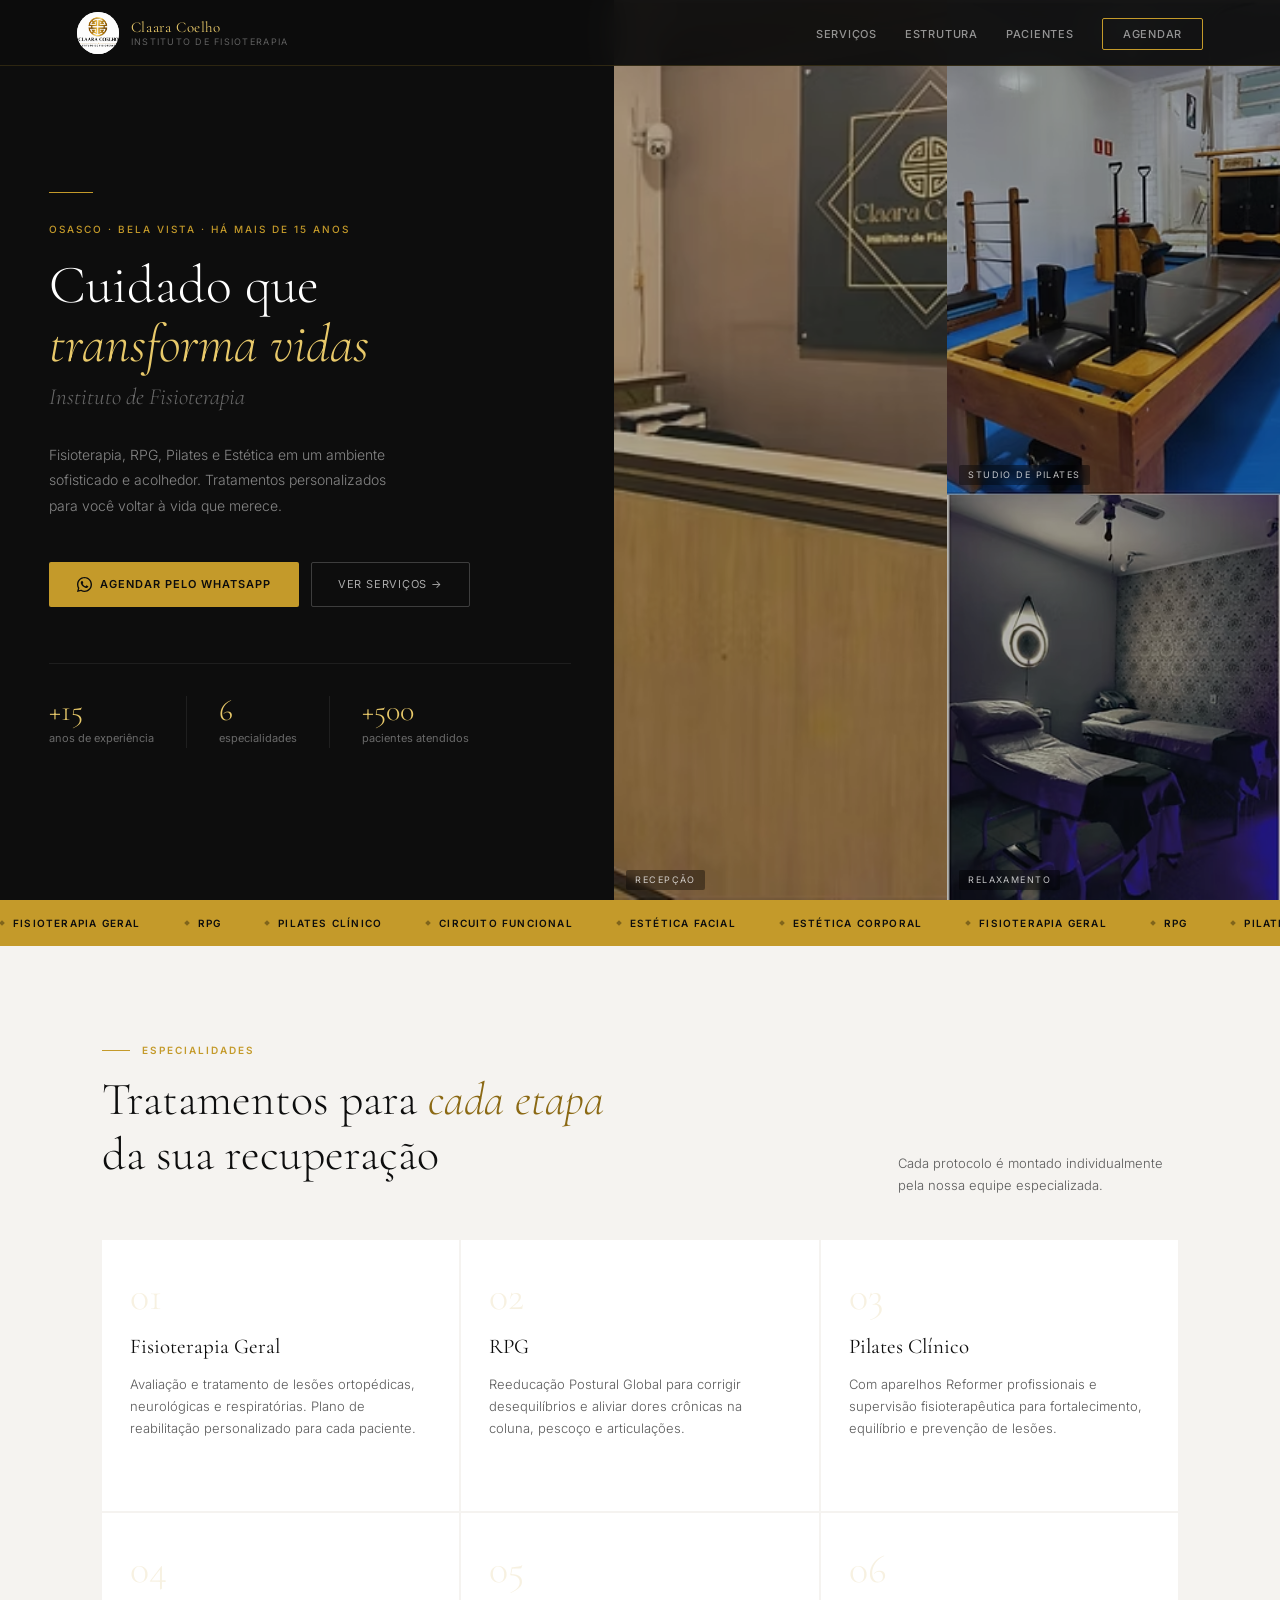
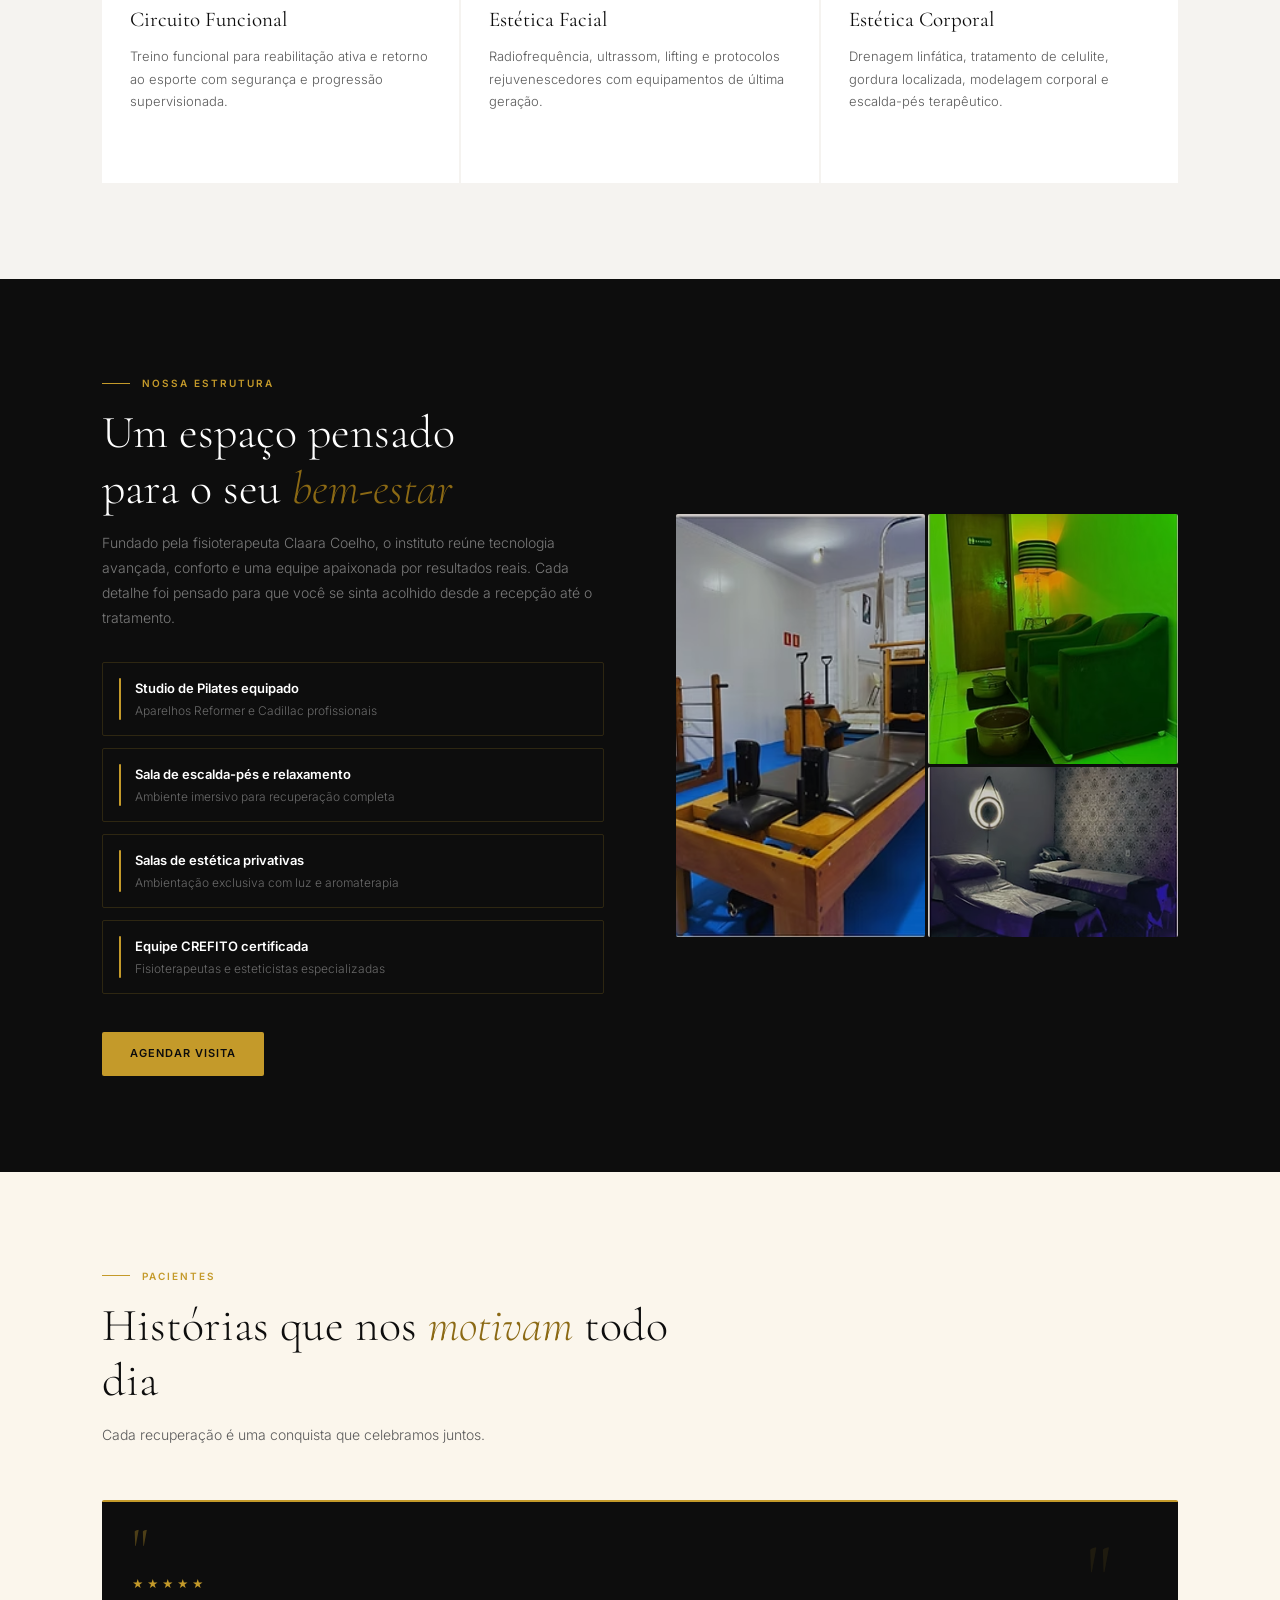
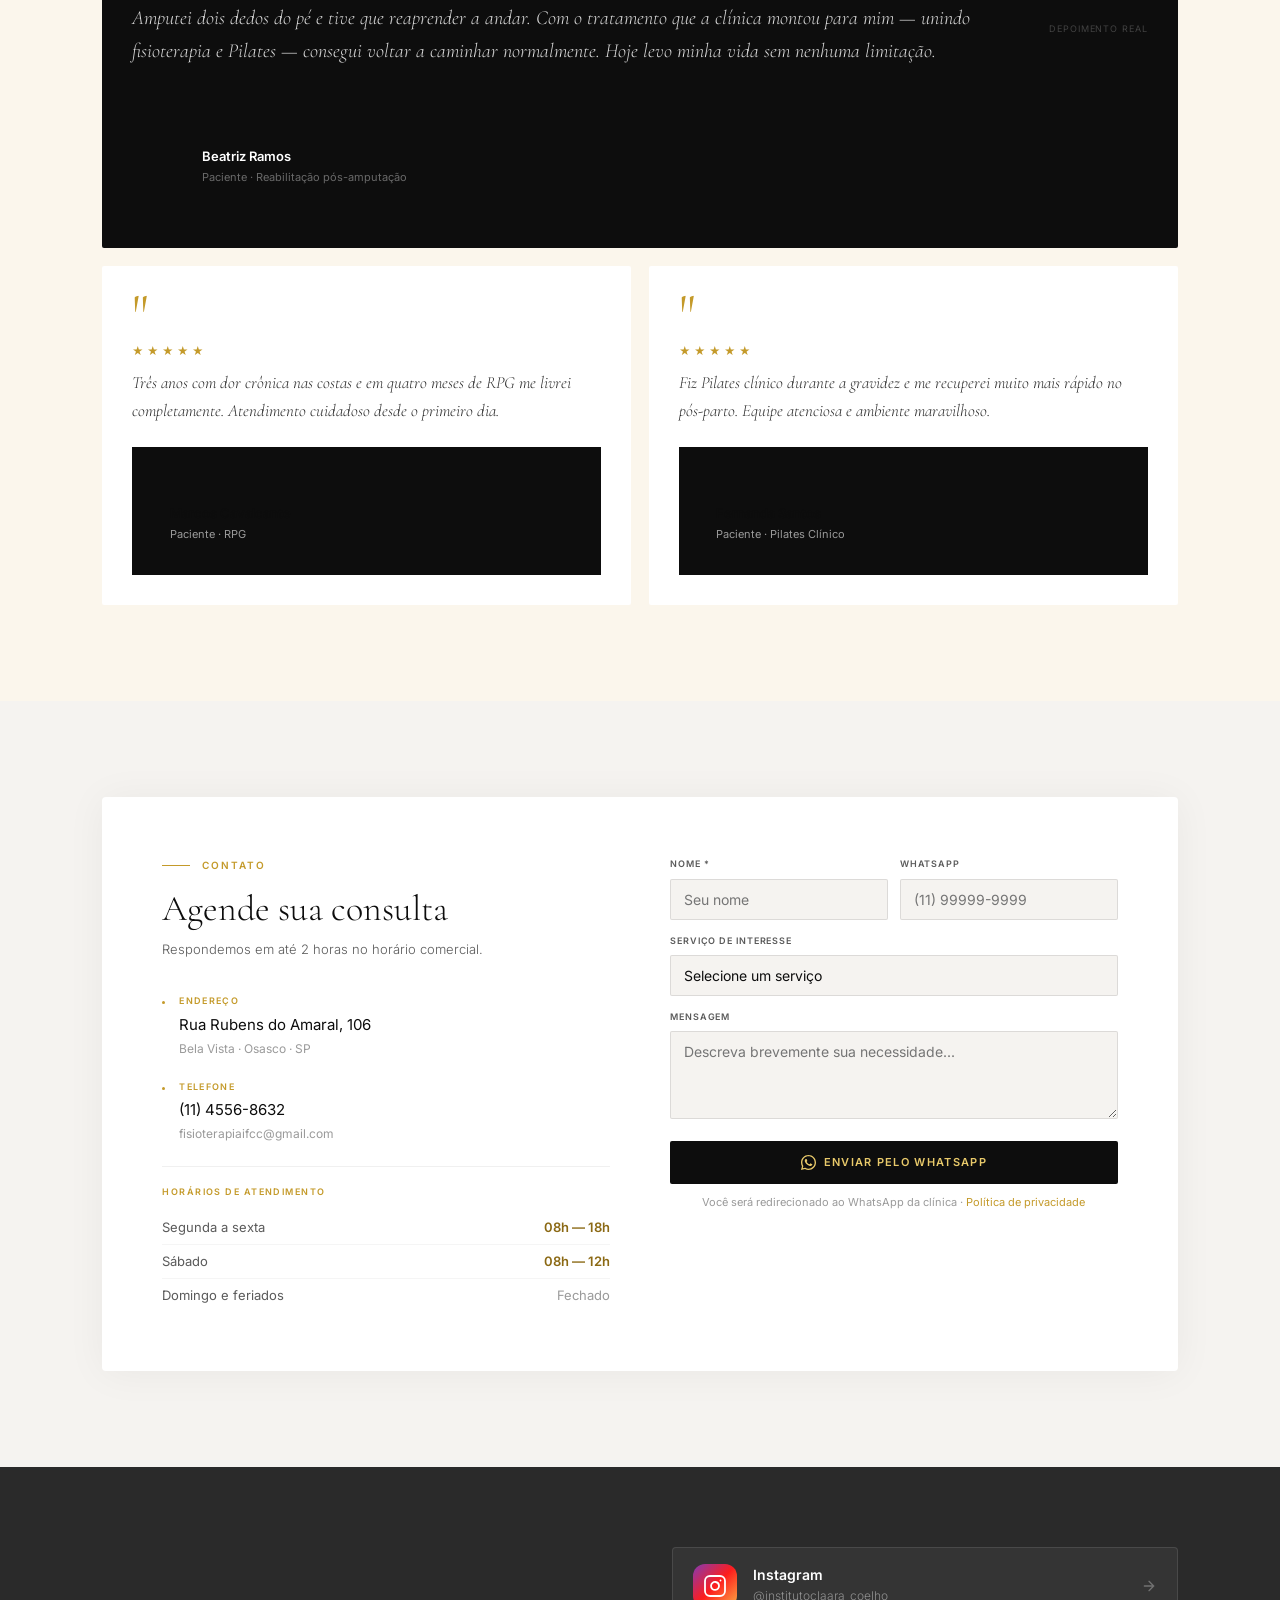
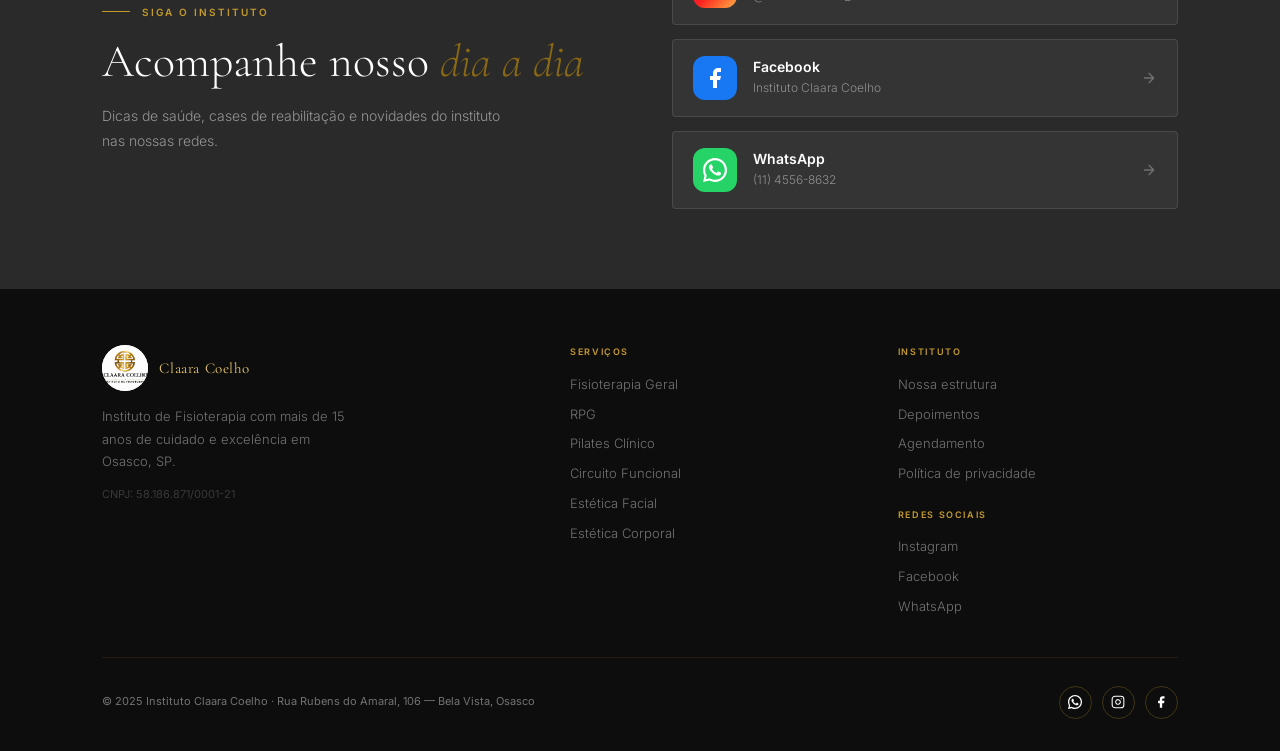
==== index.html @ eacf902d "Add files via upload" ====
<!DOCTYPE html>
<html lang="pt-BR">
<head>
  <meta charset="UTF-8">
  <meta name="viewport" content="width=device-width, initial-scale=1.0">

  <!-- SEO -->
  <title>Instituto Claara Coelho — Fisioterapia & Bem-estar em Osasco</title>
  <meta name="description" content="O Instituto Claara Coelho oferece fisioterapia especializada, RPG, Pilates clínico, circuito funcional e estética em Osasco (SP). Mais de 15 anos cuidando da sua saúde e reabilitação.">
  <meta name="keywords" content="fisioterapia osasco, pilates osasco, RPG osasco, estética corporal osasco, reabilitação osasco, claara coelho">
  <meta name="author" content="Instituto Claara Coelho">
  <link rel="canonical" href="https://www.institutoclaaracoelho.com/">

  <!-- Open Graph / WhatsApp -->
  <meta property="og:type"        content="website">
  <meta property="og:url"         content="https://www.institutoclaaracoelho.com/">
  <meta property="og:title"       content="Instituto Claara Coelho — Fisioterapia & Bem-estar em Osasco">
  <meta property="og:description" content="Fisioterapia, RPG, Pilates clínico e Estética em Osasco (SP). Mais de 15 anos de experiência. Agende agora pelo WhatsApp.">
  <meta property="og:image"       content="assets/images/recepcao.png">
  <meta property="og:locale"      content="pt_BR">

  <!-- Twitter Card -->
  <meta name="twitter:card"        content="summary_large_image">
  <meta name="twitter:title"       content="Instituto Claara Coelho — Fisioterapia & Bem-estar">
  <meta name="twitter:description" content="Fisioterapia, RPG, Pilates e Estética em Osasco. Agende pelo WhatsApp.">
  <meta name="twitter:image"       content="assets/images/recepcao.png">

  <!-- Favicon (logo) -->
  <link rel="icon" type="image/jpeg" href="assets/images/logo.jpeg">
  <link rel="apple-touch-icon"       href="assets/images/logo.jpeg">

  <!-- Fontes -->
  <link rel="preconnect" href="https://fonts.googleapis.com">
  <link rel="preconnect" href="https://fonts.gstatic.com" crossorigin>
  <link href="https://fonts.googleapis.com/css2?family=Cormorant+Garamond:ital,wght@0,300;0,400;0,600;1,300;1,400&family=Inter:wght@300;400;500;600&display=swap" rel="stylesheet">

  <!-- CSS -->
  <link rel="stylesheet" href="assets/css/style.css">

  <!-- Dados estruturados (Google) -->
  <script type="application/ld+json">
  {
    "@context": "https://schema.org",
    "@type": "MedicalBusiness",
    "name": "Instituto Claara Coelho",
    "description": "Instituto de Fisioterapia especializado em fisioterapia geral, RPG, Pilates clínico, circuito funcional e estética em Osasco, SP.",
    "url": "https://www.institutoclaaracoelho.com",
    "telephone": "+55-11-4556-8632",
    "email": "fisioterapiaifcc@gmail.com",
    "address": {
      "@type": "PostalAddress",
      "streetAddress": "Rua Rubens do Amaral, 106",
      "addressLocality": "Osasco",
      "addressRegion": "SP",
      "postalCode": "06037-050",
      "addressCountry": "BR"
    },
    "openingHoursSpecification": [
      { "@type": "OpeningHoursSpecification", "dayOfWeek": ["Monday","Tuesday","Wednesday","Thursday","Friday"], "opens": "08:00", "closes": "18:00" },
      { "@type": "OpeningHoursSpecification", "dayOfWeek": "Saturday", "opens": "08:00", "closes": "12:00" }
    ],
    "sameAs": [
      "https://www.instagram.com/institutoclaara_coelho/",
      "https://www.facebook.com/barbara.coelho.12576/",
      "https://wa.me/551145568632"
    ]
  }
  </script>
</head>
<body>

<!-- ────────────────────────────────────────────
     NAV
──────────────────────────────────────────── -->
<header>
  <nav class="nav" role="navigation" aria-label="Menu principal">
    <div class="nav__inner container">

      <a href="#" class="nav__logo" aria-label="Instituto Claara Coelho — página inicial">
        <img class="nav__logo-img" src="assets/images/logo.jpeg" alt="Logo Instituto Claara Coelho" width="42" height="42">
        <div class="nav__logo-text">
          <span class="nav__logo-nome">Claara Coelho</span>
          <span class="nav__logo-sub">Instituto de Fisioterapia</span>
        </div>
      </a>

      <ul class="nav__links" role="list">
        <li><a href="#servicos">Serviços</a></li>
        <li><a href="#sobre">Estrutura</a></li>
        <li><a href="#depoimentos">Pacientes</a></li>
        <li><a href="#contato" class="nav__cta">Agendar</a></li>
      </ul>

      <button class="nav__hamburger" aria-label="Abrir menu" aria-expanded="false" aria-controls="menu-mobile">
        <span></span><span></span><span></span>
      </button>
    </div>
  </nav>

  <!-- Menu mobile -->
  <nav class="nav__mobile" id="menu-mobile" aria-label="Menu mobile">
    <a href="#servicos">Serviços</a>
    <a href="#sobre">Estrutura</a>
    <a href="#depoimentos">Pacientes</a>
    <a href="#contato" class="btn-ouro">Agendar pelo WhatsApp</a>
  </nav>
</header>

<!-- ────────────────────────────────────────────
     HERO
──────────────────────────────────────────── -->
<main>
<section class="hero" aria-labelledby="hero-titulo">

  <div class="hero__left">
    <div class="hero__linha" aria-hidden="true"></div>
    <p class="hero__eyebrow">Osasco · Bela Vista · Há mais de 15 anos</p>
    <h1 class="hero__h1" id="hero-titulo">
      Cuidado que<br><em>transforma vidas</em>
    </h1>
    <p class="hero__sub">Instituto de Fisioterapia</p>
    <p class="hero__desc">
      Fisioterapia, RPG, Pilates e Estética em um ambiente sofisticado e acolhedor.
      Tratamentos personalizados para você voltar à vida que merece.
    </p>
    <div class="hero__btns">
      <a href="https://wa.me/551145568632" class="btn-ouro" target="_blank" rel="noopener noreferrer" aria-label="Agendar pelo WhatsApp">
        <svg width="15" height="15" viewBox="0 0 24 24" fill="currentColor" aria-hidden="true"><path d="M17.472 14.382c-.297-.149-1.758-.867-2.03-.967-.273-.099-.471-.148-.67.15-.197.297-.767.966-.94 1.164-.173.199-.347.223-.644.075-.297-.15-1.255-.463-2.39-1.475-.883-.788-1.48-1.761-1.653-2.059-.173-.297-.018-.458.13-.606.134-.133.298-.347.446-.52.149-.174.198-.298.298-.497.099-.198.05-.371-.025-.52-.075-.149-.669-1.612-.916-2.207-.242-.579-.487-.5-.669-.51-.173-.008-.371-.01-.57-.01-.198 0-.52.074-.792.372-.272.297-1.04 1.016-1.04 2.479 0 1.462 1.065 2.875 1.213 3.074.149.198 2.096 3.2 5.077 4.487.709.306 1.262.489 1.694.625.712.227 1.36.195 1.871.118.571-.085 1.758-.719 2.006-1.413.248-.694.248-1.289.173-1.413-.074-.124-.272-.198-.57-.347z"/><path d="M12 0C5.373 0 0 5.373 0 12c0 2.118.553 4.105 1.516 5.836L0 24l6.37-1.495A11.94 11.94 0 0012 24c6.627 0 12-5.373 12-12S18.627 0 12 0zm0 21.818a9.816 9.816 0 01-5.003-1.366l-.358-.213-3.78.887.92-3.676-.234-.375A9.785 9.785 0 012.182 12C2.182 6.57 6.57 2.182 12 2.182S21.818 6.57 21.818 12 17.43 21.818 12 21.818z"/></svg>
        Agendar pelo WhatsApp
      </a>
      <a href="#servicos" class="btn-ghost">Ver serviços &rarr;</a>
    </div>
    <div class="hero__stats">
      <div>
        <div class="hero__stat-num">+15</div>
        <div class="hero__stat-lbl">anos de experiência</div>
      </div>
      <div class="hero__stat-div" aria-hidden="true"></div>
      <div>
        <div class="hero__stat-num">6</div>
        <div class="hero__stat-lbl">especialidades</div>
      </div>
      <div class="hero__stat-div" aria-hidden="true"></div>
      <div>
        <div class="hero__stat-num">+500</div>
        <div class="hero__stat-lbl">pacientes atendidos</div>
      </div>
    </div>
  </div>

  <div class="hero__right" aria-hidden="true">
    <div class="hero__photo hero__photo--tall">
      <img src="assets/images/recepcao.png" alt="Recepção do Instituto Claara Coelho" loading="eager" width="480" height="600">
      <span class="hero__photo-lbl">Recepção</span>
    </div>
    <div class="hero__photo">
      <img src="assets/images/pilates.png" alt="Studio de Pilates" loading="lazy" width="240" height="300">
      <span class="hero__photo-lbl">Studio de Pilates</span>
    </div>
    <div class="hero__photo">
      <img src="assets/images/relaxamento.png" alt="Sala de Relaxamento" loading="lazy" width="240" height="220">
      <span class="hero__photo-lbl">Relaxamento</span>
    </div>
  </div>

</section>

<!-- ────────────────────────────────────────────
     STRIP / TICKER
──────────────────────────────────────────── -->
<div class="strip" aria-label="Especialidades do instituto" role="marquee">
  <div class="strip__track" aria-hidden="true">
    <span><span class="strip__diam"></span>Fisioterapia Geral</span>
    <span><span class="strip__diam"></span>RPG</span>
    <span><span class="strip__diam"></span>Pilates Clínico</span>
    <span><span class="strip__diam"></span>Circuito Funcional</span>
    <span><span class="strip__diam"></span>Estética Facial</span>
    <span><span class="strip__diam"></span>Estética Corporal</span>
    <!-- duplicado para loop contínuo -->
    <span><span class="strip__diam"></span>Fisioterapia Geral</span>
    <span><span class="strip__diam"></span>RPG</span>
    <span><span class="strip__diam"></span>Pilates Clínico</span>
    <span><span class="strip__diam"></span>Circuito Funcional</span>
    <span><span class="strip__diam"></span>Estética Facial</span>
    <span><span class="strip__diam"></span>Estética Corporal</span>
  </div>
</div>

<!-- ────────────────────────────────────────────
     SERVIÇOS
──────────────────────────────────────────── -->
<section class="servicos" id="servicos" aria-labelledby="servicos-titulo">
  <div class="servicos__header">
    <div>
      <p class="eyebrow">Especialidades</p>
      <h2 class="section-title" id="servicos-titulo">
        Tratamentos para <em>cada etapa</em><br>da sua recuperação
      </h2>
    </div>
    <p class="servicos__header-note">Cada protocolo é montado individualmente pela nossa equipe especializada.</p>
  </div>

  <div class="servicos__grid">
    <article class="serv">
      <div class="serv__num" aria-hidden="true">01</div>
      <h3 class="serv__nome">Fisioterapia Geral</h3>
      <p class="serv__desc">Avaliação e tratamento de lesões ortopédicas, neurológicas e respiratórias. Plano de reabilitação personalizado para cada paciente.</p>
      <span class="serv__arr" aria-hidden="true">Saiba mais &rarr;</span>
    </article>
    <article class="serv">
      <div class="serv__num" aria-hidden="true">02</div>
      <h3 class="serv__nome">RPG</h3>
      <p class="serv__desc">Reeducação Postural Global para corrigir desequilíbrios e aliviar dores crônicas na coluna, pescoço e articulações.</p>
      <span class="serv__arr" aria-hidden="true">Saiba mais &rarr;</span>
    </article>
    <article class="serv">
      <div class="serv__num" aria-hidden="true">03</div>
      <h3 class="serv__nome">Pilates Clínico</h3>
      <p class="serv__desc">Com aparelhos Reformer profissionais e supervisão fisioterapêutica para fortalecimento, equilíbrio e prevenção de lesões.</p>
      <span class="serv__arr" aria-hidden="true">Saiba mais &rarr;</span>
    </article>
    <article class="serv">
      <div class="serv__num" aria-hidden="true">04</div>
      <h3 class="serv__nome">Circuito Funcional</h3>
      <p class="serv__desc">Treino funcional para reabilitação ativa e retorno ao esporte com segurança e progressão supervisionada.</p>
      <span class="serv__arr" aria-hidden="true">Saiba mais &rarr;</span>
    </article>
    <article class="serv">
      <div class="serv__num" aria-hidden="true">05</div>
      <h3 class="serv__nome">Estética Facial</h3>
      <p class="serv__desc">Radiofrequência, ultrassom, lifting e protocolos rejuvenescedores com equipamentos de última geração.</p>
      <span class="serv__arr" aria-hidden="true">Saiba mais &rarr;</span>
    </article>
    <article class="serv">
      <div class="serv__num" aria-hidden="true">06</div>
      <h3 class="serv__nome">Estética Corporal</h3>
      <p class="serv__desc">Drenagem linfática, tratamento de celulite, gordura localizada, modelagem corporal e escalda-pés terapêutico.</p>
      <span class="serv__arr" aria-hidden="true">Saiba mais &rarr;</span>
    </article>
  </div>
</section>

<!-- ────────────────────────────────────────────
     SOBRE / ESTRUTURA
──────────────────────────────────────────── -->
<section class="sobre" id="sobre" aria-labelledby="sobre-titulo">

  <div>
    <p class="eyebrow">Nossa estrutura</p>
    <h2 class="section-title" id="sobre-titulo">
      Um espaço pensado<br>para o seu <em>bem-estar</em>
    </h2>
    <p class="section-desc">
      Fundado pela fisioterapeuta Claara Coelho, o instituto reúne tecnologia avançada,
      conforto e uma equipe apaixonada por resultados reais. Cada detalhe foi pensado
      para que você se sinta acolhido desde a recepção até o tratamento.
    </p>

    <ul class="creds" role="list">
      <li class="cred">
        <div class="cred__bar" aria-hidden="true"></div>
        <div>
          <div class="cred__title">Studio de Pilates equipado</div>
          <div class="cred__sub">Aparelhos Reformer e Cadillac profissionais</div>
        </div>
      </li>
      <li class="cred">
        <div class="cred__bar" aria-hidden="true"></div>
        <div>
          <div class="cred__title">Sala de escalda-pés e relaxamento</div>
          <div class="cred__sub">Ambiente imersivo para recuperação completa</div>
        </div>
      </li>
      <li class="cred">
        <div class="cred__bar" aria-hidden="true"></div>
        <div>
          <div class="cred__title">Salas de estética privativas</div>
          <div class="cred__sub">Ambientação exclusiva com luz e aromaterapia</div>
        </div>
      </li>
      <li class="cred">
        <div class="cred__bar" aria-hidden="true"></div>
        <div>
          <div class="cred__title">Equipe CREFITO certificada</div>
          <div class="cred__sub">Fisioterapeutas e esteticistas especializadas</div>
        </div>
      </li>
    </ul>

    <a href="https://wa.me/551145568632" class="btn-ouro" target="_blank" rel="noopener noreferrer">
      Agendar visita
    </a>
  </div>

  <div class="sobre__fotos" aria-hidden="true">
    <div class="sfoto sfoto--tall">
      <img src="assets/images/pilates.png" alt="Studio de Pilates" loading="lazy" width="300" height="420">
    </div>
    <div class="sfoto">
      <img src="assets/images/escalda.png" alt="Sala de escalda-pés" loading="lazy" width="300" height="220">
    </div>
    <div class="sfoto">
      <img src="assets/images/relaxamento.png" alt="Sala de relaxamento" loading="lazy" width="300" height="170">
    </div>
  </div>

</section>

<!-- ────────────────────────────────────────────
     DEPOIMENTOS
──────────────────────────────────────────── -->
<section class="depoimentos" id="depoimentos" aria-labelledby="dep-titulo">

  <p class="eyebrow">Pacientes</p>
  <h2 class="section-title" id="dep-titulo">Histórias que nos <em>motivam</em> todo dia</h2>
  <p class="section-desc">Cada recuperação é uma conquista que celebramos juntos.</p>

  <div class="dep-grid">

    <blockquote class="dep dep--destaque">
      <div>
        <div class="dep__aspas" aria-hidden="true">"</div>
        <div class="dep__stars" aria-label="5 estrelas">&#9733;&#9733;&#9733;&#9733;&#9733;</div>
        <p class="dep__texto">
          Amputei dois dedos do pé e tive que reaprender a andar. Com o tratamento que a
          clínica montou para mim — unindo fisioterapia e Pilates — consegui voltar a caminhar
          normalmente. Hoje levo minha vida sem nenhuma limitação.
        </p>
        <footer>
          <div class="dep__nome">Beatriz Ramos</div>
          <div class="dep__tipo">Paciente · Reabilitação pós-amputação</div>
        </footer>
      </div>
      <div aria-hidden="true">
        <div class="dep__big">"</div>
        <div class="dep__big-lbl">Depoimento real</div>
      </div>
    </blockquote>

    <blockquote class="dep">
      <div class="dep__aspas" aria-hidden="true">"</div>
      <div class="dep__stars" aria-label="5 estrelas">&#9733;&#9733;&#9733;&#9733;&#9733;</div>
      <p class="dep__texto">Três anos com dor crônica nas costas e em quatro meses de RPG me livrei completamente. Atendimento cuidadoso desde o primeiro dia.</p>
      <footer style="margin-top:18px">
        <div class="dep__nome">Marcos Cavalcante</div>
        <div class="dep__tipo">Paciente · RPG</div>
      </footer>
    </blockquote>

    <blockquote class="dep">
      <div class="dep__aspas" aria-hidden="true">"</div>
      <div class="dep__stars" aria-label="5 estrelas">&#9733;&#9733;&#9733;&#9733;&#9733;</div>
      <p class="dep__texto">Fiz Pilates clínico durante a gravidez e me recuperei muito mais rápido no pós-parto. Equipe atenciosa e ambiente maravilhoso.</p>
      <footer style="margin-top:18px">
        <div class="dep__nome">Fernanda Santos</div>
        <div class="dep__tipo">Paciente · Pilates Clínico</div>
      </footer>
    </blockquote>

  </div>
</section>

<!-- ────────────────────────────────────────────
     AGENDAMENTO / CONTATO
──────────────────────────────────────────── -->
<section class="agendamento" id="contato" aria-labelledby="contato-titulo">
  <div class="agendamento__inner">

    <!-- Informações de contato -->
    <div>
      <p class="eyebrow">Contato</p>
      <h2 class="section-title" id="contato-titulo" style="font-size:clamp(24px,3vw,36px);margin-bottom:8px">
        Agende sua consulta
      </h2>
      <p style="font-size:13px;color:var(--cinza-med);margin-bottom:34px;font-weight:300;line-height:1.7">
        Respondemos em até 2 horas no horário comercial.
      </p>

      <div class="contact__item">
        <div class="contact__dot" aria-hidden="true"></div>
        <address style="font-style:normal">
          <div class="contact__label">Endereço</div>
          <div class="contact__value">Rua Rubens do Amaral, 106</div>
          <div class="contact__sub">Bela Vista · Osasco · SP</div>
        </address>
      </div>

      <div class="contact__item">
        <div class="contact__dot" aria-hidden="true"></div>
        <address style="font-style:normal">
          <div class="contact__label">Telefone</div>
          <div class="contact__value"><a href="tel:+551145568632" style="color:inherit">(11) 4556-8632</a></div>
          <div class="contact__sub"><a href="mailto:fisioterapiaifcc@gmail.com" style="color:inherit">fisioterapiaifcc@gmail.com</a></div>
        </address>
      </div>

      <div class="horarios">
        <div class="horarios__title">Horários de atendimento</div>
        <div class="horario-row">
          <span class="horario-row__dia">Segunda a sexta</span>
          <span class="horario-row__hrs">08h &mdash; 18h</span>
        </div>
        <div class="horario-row">
          <span class="horario-row__dia">Sábado</span>
          <span class="horario-row__hrs">08h &mdash; 12h</span>
        </div>
        <div class="horario-row">
          <span class="horario-row__dia">Domingo e feriados</span>
          <span class="horario-row__hrs horario-row__hrs--fechado">Fechado</span>
        </div>
      </div>
    </div>

    <!-- Formulário -->
    <div>
      <form id="form-contato" novalidate>
        <div class="form__row">
          <div class="form__group">
            <label class="form__label" for="f-nome">Nome *</label>
            <input class="form__input" type="text" id="f-nome" name="nome" placeholder="Seu nome" autocomplete="given-name" required>
          </div>
          <div class="form__group">
            <label class="form__label" for="f-tel">WhatsApp</label>
            <input class="form__input" type="tel" id="f-tel" name="telefone" placeholder="(11) 99999-9999" autocomplete="tel">
          </div>
        </div>
        <div class="form__group">
          <label class="form__label" for="f-servico">Serviço de interesse</label>
          <select class="form__select" id="f-servico" name="servico">
            <option value="">Selecione um serviço</option>
            <option>Fisioterapia Geral</option>
            <option>RPG</option>
            <option>Pilates Clínico</option>
            <option>Circuito Funcional</option>
            <option>Estética Facial</option>
            <option>Estética Corporal</option>
            <option>Não sei — quero uma avaliação</option>
          </select>
        </div>
        <div class="form__group">
          <label class="form__label" for="f-msg">Mensagem</label>
          <textarea class="form__textarea" id="f-msg" name="mensagem" placeholder="Descreva brevemente sua necessidade..."></textarea>
        </div>
        <button type="submit" class="form__submit" id="btn-enviar">
          <svg width="15" height="15" viewBox="0 0 24 24" fill="currentColor" aria-hidden="true"><path d="M17.472 14.382c-.297-.149-1.758-.867-2.03-.967-.273-.099-.471-.148-.67.15-.197.297-.767.966-.94 1.164-.173.199-.347.223-.644.075-.297-.15-1.255-.463-2.39-1.475-.883-.788-1.48-1.761-1.653-2.059-.173-.297-.018-.458.13-.606.134-.133.298-.347.446-.52.149-.174.198-.298.298-.497.099-.198.05-.371-.025-.52-.075-.149-.669-1.612-.916-2.207-.242-.579-.487-.5-.669-.51-.173-.008-.371-.01-.57-.01-.198 0-.52.074-.792.372-.272.297-1.04 1.016-1.04 2.479 0 1.462 1.065 2.875 1.213 3.074.149.198 2.096 3.2 5.077 4.487.709.306 1.262.489 1.694.625.712.227 1.36.195 1.871.118.571-.085 1.758-.719 2.006-1.413.248-.694.248-1.289.173-1.413-.074-.124-.272-.198-.57-.347z"/><path d="M12 0C5.373 0 0 5.373 0 12c0 2.118.553 4.105 1.516 5.836L0 24l6.37-1.495A11.94 11.94 0 0012 24c6.627 0 12-5.373 12-12S18.627 0 12 0zm0 21.818a9.816 9.816 0 01-5.003-1.366l-.358-.213-3.78.887.92-3.676-.234-.375A9.785 9.785 0 012.182 12C2.182 6.57 6.57 2.182 12 2.182S21.818 6.57 21.818 12 17.43 21.818 12 21.818z"/></svg>
          Enviar pelo WhatsApp
        </button>
        <p class="form__nota">
          Você será redirecionado ao WhatsApp da clínica &middot;
          <a href="privacidade.html">Política de privacidade</a>
        </p>
      </form>
    </div>

  </div>
</section>
</main>

<!-- ────────────────────────────────────────────
     FOOTER
──────────────────────────────────────────── -->
<!-- ────────────────────────────────────────────
     REDES SOCIAIS
──────────────────────────────────────────── -->
<section class="redes" aria-labelledby="redes-titulo">
  <div class="redes__inner">
    <div>
      <p class="eyebrow" style="color:var(--ouro)">Siga o instituto</p>
      <h2 class="section-title" id="redes-titulo" style="color:var(--branco)">
        Acompanhe nosso <em>dia a dia</em>
      </h2>
      <p style="font-size:14px;color:rgba(255,255,255,.5);line-height:1.8;font-weight:300;max-width:400px;">
        Dicas de saúde, cases de reabilitação e novidades do instituto nas nossas redes.
      </p>
    </div>
    <div class="redes__btns">
      <a href="https://www.instagram.com/institutoclaara_coelho/" class="rede-btn" target="_blank" rel="noopener noreferrer" aria-label="Instagram do Instituto Claara Coelho">
        <div class="rede-btn__icon rede-btn__icon--ig">
          <svg viewBox="0 0 24 24" fill="none" stroke="white" stroke-width="1.8" stroke-linecap="round" stroke-linejoin="round" aria-hidden="true" width="24" height="24">
            <rect x="2" y="2" width="20" height="20" rx="5"/><path d="M16 11.37A4 4 0 1 1 12.63 8 4 4 0 0 1 16 11.37z"/><line x1="17.5" y1="6.5" x2="17.51" y2="6.5"/>
          </svg>
        </div>
        <div class="rede-btn__text">
          <span class="rede-btn__label">Instagram</span>
          <span class="rede-btn__handle">@institutoclaara_coelho</span>
        </div>
        <svg class="rede-btn__arrow" viewBox="0 0 24 24" fill="none" stroke="currentColor" stroke-width="2" stroke-linecap="round" width="16" height="16" aria-hidden="true"><path d="M5 12h14M12 5l7 7-7 7"/></svg>
      </a>
      <a href="https://www.facebook.com/barbara.coelho.12576/" class="rede-btn" target="_blank" rel="noopener noreferrer" aria-label="Facebook do Instituto Claara Coelho">
        <div class="rede-btn__icon rede-btn__icon--fb">
          <svg viewBox="0 0 24 24" fill="white" aria-hidden="true" width="24" height="24">
            <path d="M18 2h-3a5 5 0 0 0-5 5v3H7v4h3v8h4v-8h3l1-4h-4V7a1 1 0 0 1 1-1h3z"/>
          </svg>
        </div>
        <div class="rede-btn__text">
          <span class="rede-btn__label">Facebook</span>
          <span class="rede-btn__handle">Instituto Claara Coelho</span>
        </div>
        <svg class="rede-btn__arrow" viewBox="0 0 24 24" fill="none" stroke="currentColor" stroke-width="2" stroke-linecap="round" width="16" height="16" aria-hidden="true"><path d="M5 12h14M12 5l7 7-7 7"/></svg>
      </a>
      <a href="https://wa.me/551145568632" class="rede-btn" target="_blank" rel="noopener noreferrer" aria-label="WhatsApp do Instituto Claara Coelho">
        <div class="rede-btn__icon rede-btn__icon--wa">
          <svg viewBox="0 0 24 24" fill="white" aria-hidden="true" width="24" height="24"><path d="M17.472 14.382c-.297-.149-1.758-.867-2.03-.967-.273-.099-.471-.148-.67.15-.197.297-.767.966-.94 1.164-.173.199-.347.223-.644.075-.297-.15-1.255-.463-2.39-1.475-.883-.788-1.48-1.761-1.653-2.059-.173-.297-.018-.458.13-.606.134-.133.298-.347.446-.52.149-.174.198-.298.298-.497.099-.198.05-.371-.025-.52-.075-.149-.669-1.612-.916-2.207-.242-.579-.487-.5-.669-.51-.173-.008-.371-.01-.57-.01-.198 0-.52.074-.792.372-.272.297-1.04 1.016-1.04 2.479 0 1.462 1.065 2.875 1.213 3.074.149.198 2.096 3.2 5.077 4.487.709.306 1.262.489 1.694.625.712.227 1.36.195 1.871.118.571-.085 1.758-.719 2.006-1.413.248-.694.248-1.289.173-1.413-.074-.124-.272-.198-.57-.347z"/><path d="M12 0C5.373 0 0 5.373 0 12c0 2.118.553 4.105 1.516 5.836L0 24l6.37-1.495A11.94 11.94 0 0012 24c6.627 0 12-5.373 12-12S18.627 0 12 0zm0 21.818a9.816 9.816 0 01-5.003-1.366l-.358-.213-3.78.887.92-3.676-.234-.375A9.785 9.785 0 012.182 12C2.182 6.57 6.57 2.182 12 2.182S21.818 6.57 21.818 12 17.43 21.818 12 21.818z"/></svg>
        </div>
        <div class="rede-btn__text">
          <span class="rede-btn__label">WhatsApp</span>
          <span class="rede-btn__handle">(11) 4556-8632</span>
        </div>
        <svg class="rede-btn__arrow" viewBox="0 0 24 24" fill="none" stroke="currentColor" stroke-width="2" stroke-linecap="round" width="16" height="16" aria-hidden="true"><path d="M5 12h14M12 5l7 7-7 7"/></svg>
      </a>
    </div>
  </div>
</section>

<footer role="contentinfo">
  <div class="footer__top">
    <div>
      <div class="footer__logo">
        <img src="assets/images/logo.jpeg" alt="Logo Claara Coelho" width="46" height="46" loading="lazy">
        <span class="footer__nome">Claara Coelho</span>
      </div>
      <p class="footer__desc">Instituto de Fisioterapia com mais de 15 anos de cuidado e excelência em Osasco, SP.</p>
      <p class="footer__cnpj">CNPJ: 58.186.871/0001-21</p>
    </div>
    <div>
      <div class="footer__col-title">Serviços</div>
      <ul class="footer__links" role="list">
        <li><a href="#servicos">Fisioterapia Geral</a></li>
        <li><a href="#servicos">RPG</a></li>
        <li><a href="#servicos">Pilates Clínico</a></li>
        <li><a href="#servicos">Circuito Funcional</a></li>
        <li><a href="#servicos">Estética Facial</a></li>
        <li><a href="#servicos">Estética Corporal</a></li>
      </ul>
    </div>
    <div>
      <div class="footer__col-title">Instituto</div>
      <ul class="footer__links" role="list">
        <li><a href="#sobre">Nossa estrutura</a></li>
        <li><a href="#depoimentos">Depoimentos</a></li>
        <li><a href="#contato">Agendamento</a></li>
        <li><a href="privacidade.html">Política de privacidade</a></li>
      </ul>
      <div class="footer__col-title" style="margin-top:24px">Redes sociais</div>
      <ul class="footer__links" role="list">
        <li><a href="https://www.instagram.com/institutoclaara_coelho/" target="_blank" rel="noopener noreferrer">Instagram</a></li>
        <li><a href="https://www.facebook.com/barbara.coelho.12576/" target="_blank" rel="noopener noreferrer">Facebook</a></li>
        <li><a href="https://wa.me/551145568632" target="_blank" rel="noopener noreferrer">WhatsApp</a></li>
      </ul>
    </div>
  </div>

  <div class="footer__bottom">
    <span>&copy; 2025 Instituto Claara Coelho &middot; Rua Rubens do Amaral, 106 &mdash; Bela Vista, Osasco</span>
    <div class="footer__social">
      <a href="https://wa.me/551145568632" class="social-btn" target="_blank" rel="noopener noreferrer" aria-label="WhatsApp">
        <svg viewBox="0 0 24 24" fill="white" aria-hidden="true"><path d="M17.472 14.382c-.297-.149-1.758-.867-2.03-.967-.273-.099-.471-.148-.67.15-.197.297-.767.966-.94 1.164-.173.199-.347.223-.644.075-.297-.15-1.255-.463-2.39-1.475-.883-.788-1.48-1.761-1.653-2.059-.173-.297-.018-.458.13-.606.134-.133.298-.347.446-.52.149-.174.198-.298.298-.497.099-.198.05-.371-.025-.52-.075-.149-.669-1.612-.916-2.207-.242-.579-.487-.5-.669-.51-.173-.008-.371-.01-.57-.01-.198 0-.52.074-.792.372-.272.297-1.04 1.016-1.04 2.479 0 1.462 1.065 2.875 1.213 3.074.149.198 2.096 3.2 5.077 4.487.709.306 1.262.489 1.694.625.712.227 1.36.195 1.871.118.571-.085 1.758-.719 2.006-1.413.248-.694.248-1.289.173-1.413-.074-.124-.272-.198-.57-.347z"/><path d="M12 0C5.373 0 0 5.373 0 12c0 2.118.553 4.105 1.516 5.836L0 24l6.37-1.495A11.94 11.94 0 0012 24c6.627 0 12-5.373 12-12S18.627 0 12 0zm0 21.818a9.816 9.816 0 01-5.003-1.366l-.358-.213-3.78.887.92-3.676-.234-.375A9.785 9.785 0 012.182 12C2.182 6.57 6.57 2.182 12 2.182S21.818 6.57 21.818 12 17.43 21.818 12 21.818z"/></svg>
      </a>
      <a href="https://www.instagram.com/institutoclaara_coelho/" class="social-btn" target="_blank" rel="noopener noreferrer" aria-label="Instagram">
        <svg viewBox="0 0 24 24" fill="none" stroke="white" stroke-width="1.8" stroke-linecap="round" stroke-linejoin="round" aria-hidden="true">
          <rect x="2" y="2" width="20" height="20" rx="5"/><path d="M16 11.37A4 4 0 1 1 12.63 8 4 4 0 0 1 16 11.37z"/><line x1="17.5" y1="6.5" x2="17.51" y2="6.5"/>
        </svg>
      </a>
      <a href="https://www.facebook.com/barbara.coelho.12576/" class="social-btn" target="_blank" rel="noopener noreferrer" aria-label="Facebook">
        <svg viewBox="0 0 24 24" fill="white" aria-hidden="true">
          <path d="M18 2h-3a5 5 0 0 0-5 5v3H7v4h3v8h4v-8h3l1-4h-4V7a1 1 0 0 1 1-1h3z"/>
        </svg>
      </a>
    </div>
  </div>
</footer>

<!-- ────────────────────────────────────────────
     BOTÃO FLUTUANTE WHATSAPP
──────────────────────────────────────────── -->
<a href="https://wa.me/551145568632"
   class="whats-float"
   target="_blank" rel="noopener noreferrer"
   aria-label="Falar pelo WhatsApp">
  <svg viewBox="0 0 24 24" fill="white" aria-hidden="true"><path d="M17.472 14.382c-.297-.149-1.758-.867-2.03-.967-.273-.099-.471-.148-.67.15-.197.297-.767.966-.94 1.164-.173.199-.347.223-.644.075-.297-.15-1.255-.463-2.39-1.475-.883-.788-1.48-1.761-1.653-2.059-.173-.297-.018-.458.13-.606.134-.133.298-.347.446-.52.149-.174.198-.298.298-.497.099-.198.05-.371-.025-.52-.075-.149-.669-1.612-.916-2.207-.242-.579-.487-.5-.669-.51-.173-.008-.371-.01-.57-.01-.198 0-.52.074-.792.372-.272.297-1.04 1.016-1.04 2.479 0 1.462 1.065 2.875 1.213 3.074.149.198 2.096 3.2 5.077 4.487.709.306 1.262.489 1.694.625.712.227 1.36.195 1.871.118.571-.085 1.758-.719 2.006-1.413.248-.694.248-1.289.173-1.413-.074-.124-.272-.198-.57-.347z"/><path d="M12 0C5.373 0 0 5.373 0 12c0 2.118.553 4.105 1.516 5.836L0 24l6.37-1.495A11.94 11.94 0 0012 24c6.627 0 12-5.373 12-12S18.627 0 12 0zm0 21.818a9.816 9.816 0 01-5.003-1.366l-.358-.213-3.78.887.92-3.676-.234-.375A9.785 9.785 0 012.182 12C2.182 6.57 6.57 2.182 12 2.182S21.818 6.57 21.818 12 17.43 21.818 12 21.818z"/></svg>
</a>

<!-- JS -->
<script src="assets/js/main.js" defer></script>

</body>
</html>
---- assets/css/style.css ----
/* ============================================================
   INSTITUTO CLAARA COELHO — Stylesheet principal
   Fonte: Cormorant Garamond (serif display) + Inter (sans)
   Paleta: Preto #0D0D0D · Ouro #C49A2A · Off-white #FBF6EC
   ============================================================ */

/* ── TOKENS ── */
:root {
  --ouro:        #C49A2A;
  --ouro-claro:  #E8C96A;
  --ouro-escuro: #8B6914;
  --ouro-pale:   #FBF6EC;
  --preto:       #0D0D0D;
  --cinza-esc:   #2A2A2A;
  --cinza-med:   #5A5A5A;
  --cinza-lev:   #9A9A9A;
  --cinza-bg:    #F5F3F0;
  --branco:      #FFFFFF;
  --serif:       'Cormorant Garamond', Georgia, serif;
  --sans:        'Inter', system-ui, sans-serif;
  --radius:      2px;
  --transition:  0.22s ease;
}

/* ── RESET ── */
*, *::before, *::after { box-sizing: border-box; margin: 0; padding: 0; }
html { scroll-behavior: smooth; font-size: 16px; }
body {
  font-family: var(--sans);
  background: var(--branco);
  color: var(--preto);
  line-height: 1.6;
  -webkit-font-smoothing: antialiased;
  -moz-osx-font-smoothing: grayscale;
}
img { display: block; max-width: 100%; height: auto; }
a { color: inherit; text-decoration: none; }
button { cursor: pointer; font-family: var(--sans); }

/* ── ACESSIBILIDADE ── */
:focus-visible {
  outline: 2px solid var(--ouro);
  outline-offset: 3px;
}
.sr-only {
  position: absolute; width: 1px; height: 1px;
  padding: 0; margin: -1px; overflow: hidden;
  clip: rect(0,0,0,0); white-space: nowrap; border: 0;
}

/* ── UTILITÁRIOS ── */
.container { width: 100%; max-width: 1280px; margin: 0 auto; padding: 0 6%; }
.eyebrow {
  font-size: 10px; font-weight: 600;
  letter-spacing: 0.2em; text-transform: uppercase;
  color: var(--ouro); margin-bottom: 14px;
  display: flex; align-items: center; gap: 12px;
}
.eyebrow::before { content: ''; width: 28px; height: 1px; background: var(--ouro); flex-shrink: 0; }
.section-title {
  font-family: var(--serif);
  font-size: clamp(28px, 3.8vw, 46px);
  font-weight: 300; line-height: 1.2;
  color: var(--preto); max-width: 600px; margin-bottom: 14px;
}
.section-title em { font-style: italic; color: var(--ouro-escuro); }
.section-desc {
  font-size: 14px; color: var(--cinza-med);
  line-height: 1.8; max-width: 500px;
  margin-bottom: 52px; font-weight: 300;
}

/* ── BOTÕES ── */
.btn-ouro {
  display: inline-flex; align-items: center; gap: 8px;
  background: var(--ouro); color: var(--preto);
  padding: 13px 28px; border-radius: var(--radius);
  font-size: 11px; font-weight: 600;
  letter-spacing: 0.09em; text-transform: uppercase;
  border: none; transition: background var(--transition), transform var(--transition);
  white-space: nowrap;
}
.btn-ouro:hover { background: var(--ouro-claro); transform: translateY(-1px); }
.btn-ouro:active { transform: translateY(0); }

.btn-ghost {
  display: inline-flex; align-items: center; gap: 8px;
  border: 1px solid rgba(255,255,255,0.2); color: rgba(255,255,255,0.65);
  padding: 13px 26px; border-radius: var(--radius);
  font-size: 11px; font-weight: 400;
  letter-spacing: 0.07em; text-transform: uppercase;
  transition: border-color var(--transition), color var(--transition);
  background: transparent;
}
.btn-ghost:hover { border-color: var(--ouro); color: var(--ouro-claro); }

/* ============================================================
   NAV
   ============================================================ */
.nav {
  position: fixed; top: 0; left: 0; right: 0; z-index: 100;
  background: rgba(13,13,13,0.94);
  backdrop-filter: blur(14px); -webkit-backdrop-filter: blur(14px);
  border-bottom: 1px solid rgba(196,154,42,0.18);
  height: 66px;
}
.nav__inner {
  height: 100%;
  display: flex; align-items: center; justify-content: space-between;
}
.nav__logo { display: flex; align-items: center; gap: 12px; }
.nav__logo-img {
  height: 42px; width: 42px;
  object-fit: contain; border-radius: 50%; background: #fff;
}
.nav__logo-text { display: flex; flex-direction: column; line-height: 1.25; }
.nav__logo-nome { font-family: var(--serif); font-size: 15px; color: var(--ouro-claro); letter-spacing: 0.04em; }
.nav__logo-sub { font-size: 9px; color: rgba(255,255,255,0.35); letter-spacing: 0.14em; text-transform: uppercase; }
.nav__links { display: flex; align-items: center; gap: 28px; list-style: none; }
.nav__links a {
  font-size: 11px; font-weight: 500;
  color: rgba(255,255,255,0.55); letter-spacing: 0.07em; text-transform: uppercase;
  transition: color var(--transition);
}
.nav__links a:hover { color: var(--ouro-claro); }
.nav__cta {
  border: 1px solid var(--ouro); color: var(--ouro-claro);
  padding: 8px 20px; border-radius: var(--radius);
  font-size: 10px; font-weight: 600; letter-spacing: 0.12em; text-transform: uppercase;
  transition: background var(--transition), color var(--transition);
}
.nav__cta:hover { background: var(--ouro); color: var(--preto); }
.nav__hamburger {
  display: none; flex-direction: column; gap: 5px;
  background: none; border: none; padding: 4px; cursor: pointer;
}
.nav__hamburger span {
  display: block; width: 22px; height: 1.5px;
  background: rgba(255,255,255,0.7); border-radius: 2px;
  transition: transform 0.3s, opacity 0.3s;
}
.nav__hamburger.open span:nth-child(1) { transform: translateY(6.5px) rotate(45deg); }
.nav__hamburger.open span:nth-child(2) { opacity: 0; }
.nav__hamburger.open span:nth-child(3) { transform: translateY(-6.5px) rotate(-45deg); }
.nav__mobile {
  display: none; flex-direction: column; gap: 0;
  position: fixed; top: 66px; left: 0; right: 0; bottom: 0;
  background: rgba(13,13,13,0.98);
  z-index: 99; padding: 32px 8%;
  overflow-y: auto;
}
.nav__mobile.open { display: flex; }
.nav__mobile a {
  font-size: 13px; font-weight: 500; color: rgba(255,255,255,0.7);
  letter-spacing: 0.06em; text-transform: uppercase;
  padding: 16px 0; border-bottom: 1px solid rgba(196,154,42,0.12);
  transition: color var(--transition);
}
.nav__mobile a:hover { color: var(--ouro-claro); }
.nav__mobile .btn-ouro { margin-top: 24px; justify-content: center; }

/* ============================================================
   HERO
   ============================================================ */
.hero {
  min-height: 100svh;
  background: var(--preto);
  display: grid; grid-template-columns: 48% 52%;
  position: relative; overflow: hidden;
}
.hero__left {
  display: flex; flex-direction: column; justify-content: center;
  padding: 120px 7% 80px 8%; position: relative; z-index: 2;
}
.hero__linha { width: 44px; height: 1px; background: var(--ouro); margin-bottom: 28px; }
.hero__eyebrow { font-size: 10px; font-weight: 500; letter-spacing: 0.2em; text-transform: uppercase; color: var(--ouro); margin-bottom: 18px; }
.hero__h1 {
  font-family: var(--serif);
  font-size: clamp(36px, 4.2vw, 60px);
  font-weight: 300; line-height: 1.1; color: var(--branco); margin-bottom: 6px;
}
.hero__h1 em { font-style: italic; color: var(--ouro-claro); }
.hero__sub {
  font-family: var(--serif);
  font-size: clamp(16px, 1.8vw, 24px);
  font-weight: 300; font-style: italic;
  color: rgba(255,255,255,0.38); margin-bottom: 26px;
}
.hero__desc {
  font-size: 14px; color: rgba(255,255,255,0.5);
  line-height: 1.8; margin-bottom: 44px;
  max-width: 360px; font-weight: 300;
}
.hero__btns { display: flex; gap: 12px; flex-wrap: wrap; margin-bottom: 56px; }
.hero__stats { display: flex; gap: 32px; padding-top: 32px; border-top: 1px solid rgba(255,255,255,0.07); }
.hero__stat-num { font-family: var(--serif); font-size: 30px; font-weight: 300; color: var(--ouro-claro); line-height: 1; }
.hero__stat-lbl { font-size: 11px; color: rgba(255,255,255,0.38); margin-top: 4px; }
.hero__stat-div { width: 1px; background: rgba(255,255,255,0.08); }
.hero__right { display: grid; grid-template-columns: 1fr 1fr; grid-template-rows: 55% 45%; }
.hero__photo { overflow: hidden; position: relative; }
.hero__photo img {
  width: 100%; height: 100%; object-fit: cover;
  filter: brightness(0.72) saturate(0.85);
  transition: transform 0.6s ease, filter 0.4s ease;
}
.hero__photo:hover img { transform: scale(1.04); filter: brightness(0.88) saturate(1); }
.hero__photo--tall { grid-row: span 2; }
.hero__photo-lbl {
  position: absolute; bottom: 10px; left: 12px;
  font-size: 9px; letter-spacing: 0.16em; text-transform: uppercase;
  color: rgba(255,255,255,0.75);
  background: rgba(0,0,0,0.38); padding: 3px 9px; border-radius: 2px;
  backdrop-filter: blur(4px);
}

/* ============================================================
   STRIP (ticker)
   ============================================================ */
.strip { background: var(--ouro); padding: 15px 0; display: flex; align-items: center; overflow: hidden; }
.strip__track {
  display: flex; gap: 44px;
  animation: strip-slide 26s linear infinite;
  white-space: nowrap; flex-shrink: 0;
}
.strip__track span {
  font-size: 10px; font-weight: 600; color: var(--preto);
  letter-spacing: 0.12em; text-transform: uppercase;
  display: flex; align-items: center; gap: 9px; flex-shrink: 0;
}
.strip__diam { width: 4px; height: 4px; background: rgba(0,0,0,0.35); transform: rotate(45deg); display: inline-block; flex-shrink: 0; }
@keyframes strip-slide { from { transform: translateX(0); } to { transform: translateX(-50%); } }

/* ============================================================
   SERVIÇOS
   ============================================================ */
.servicos { background: var(--cinza-bg); padding: 96px 8%; }
.servicos__header { display: flex; justify-content: space-between; align-items: flex-end; margin-bottom: 44px; }
.servicos__header-note { font-size: 13px; color: var(--cinza-med); max-width: 280px; font-weight: 300; line-height: 1.7; }
.servicos__grid { display: grid; grid-template-columns: repeat(3, 1fr); gap: 2px; }
.serv {
  background: var(--branco); padding: 34px 28px;
  border-top: 2px solid transparent;
  transition: border-color var(--transition), background var(--transition);
}
.serv:hover { border-color: var(--ouro); background: var(--ouro-pale); }
.serv__num {
  font-family: var(--serif); font-size: 40px; font-weight: 300;
  color: rgba(196,154,42,0.14); line-height: 1; margin-bottom: 14px;
}
.serv__nome { font-family: var(--serif); font-size: 21px; font-weight: 400; color: var(--preto); margin-bottom: 9px; }
.serv__desc { font-size: 13px; color: var(--cinza-med); line-height: 1.7; font-weight: 300; }
.serv__arr {
  display: inline-flex; align-items: center; gap: 5px;
  font-size: 10px; font-weight: 600; color: var(--ouro);
  letter-spacing: 0.08em; text-transform: uppercase;
  margin-top: 18px; opacity: 0; transition: opacity var(--transition);
}
.serv:hover .serv__arr { opacity: 1; }

/* ============================================================
   SOBRE / ESTRUTURA
   ============================================================ */
.sobre {
  background: var(--preto); padding: 96px 8%;
  display: grid; grid-template-columns: 1fr 1fr; gap: 72px; align-items: center;
}
.sobre .section-title { color: var(--branco); }
.sobre .section-desc { color: rgba(255,255,255,0.45); margin-bottom: 32px; }
.creds { display: flex; flex-direction: column; gap: 12px; margin-bottom: 38px; }
.cred {
  display: flex; align-items: flex-start; gap: 14px;
  padding: 15px 16px;
  border: 1px solid rgba(196,154,42,0.18); border-radius: 2px;
}
.cred__bar { width: 2px; background: var(--ouro); border-radius: 2px; flex-shrink: 0; align-self: stretch; }
.cred__title { font-size: 13px; font-weight: 600; color: var(--branco); margin-bottom: 2px; }
.cred__sub { font-size: 12px; color: rgba(255,255,255,0.38); font-weight: 300; }
.sobre__fotos {
  display: grid;
  grid-template-columns: 1fr 1fr;
  grid-template-rows: 250px 170px;
  gap: 3px;
}
.sfoto { overflow: hidden; border-radius: 2px; }
.sfoto img {
  width: 100%; height: 100%; object-fit: cover;
  filter: brightness(0.82); transition: transform 0.5s ease;
}
.sfoto:hover img { transform: scale(1.05); }
.sfoto--tall { grid-row: span 2; }

/* ============================================================
   DEPOIMENTOS
   ============================================================ */
.depoimentos { background: var(--ouro-pale); padding: 96px 8%; }
.dep-grid { display: grid; grid-template-columns: 1fr 1fr; gap: 18px; }
.dep {
  background: var(--branco); border-radius: 2px; padding: 30px;
  border-top: 2px solid transparent; transition: border-color var(--transition);
}
.dep:hover { border-color: var(--ouro); }
.dep--destaque {
  grid-column: span 2;
  background: var(--preto); border-top-color: var(--ouro);
  display: grid; grid-template-columns: 1fr auto; gap: 44px; align-items: start;
}
.dep__aspas {
  font-family: var(--serif); font-size: 58px; font-weight: 300;
  color: var(--ouro); line-height: 0.6; margin-bottom: 10px;
}
.dep--destaque .dep__aspas { color: rgba(196,154,42,0.35); }
.dep__texto {
  font-family: var(--serif); font-size: 17px;
  font-weight: 300; font-style: italic;
  color: var(--cinza-esc); line-height: 1.65; margin-bottom: 22px;
}
.dep--destaque .dep__texto { color: rgba(255,255,255,0.84); font-size: 20px; }
.dep__stars { color: var(--ouro); font-size: 11px; letter-spacing: 3px; margin-bottom: 8px; }
.dep__nome { font-size: 13px; font-weight: 600; color: var(--preto); }
.dep--destaque .dep__nome { color: var(--branco); }
.dep__tipo { font-size: 11px; color: var(--cinza-lev); margin-top: 2px; }
.dep--destaque .dep__tipo { color: rgba(255,255,255,0.38); }
.dep__big { font-family: var(--serif); font-size: 90px; font-weight: 300; color: rgba(196,154,42,0.1); line-height: 1; text-align: center; }
.dep__big-lbl { font-size: 9px; color: rgba(255,255,255,0.22); text-align: center; letter-spacing: 0.1em; text-transform: uppercase; }

/* ============================================================
   AGENDAMENTO / CONTATO
   ============================================================ */
.agendamento { background: var(--cinza-bg); padding: 96px 8%; }
.agendamento__inner {
  display: grid; grid-template-columns: 1fr 1fr; gap: 60px;
  background: var(--branco); border-radius: 4px; padding: 60px;
  box-shadow: 0 2px 40px rgba(0,0,0,0.05);
}
.contact__item { display: flex; align-items: flex-start; gap: 14px; margin-bottom: 22px; }
.contact__dot { width: 3px; height: 3px; border-radius: 50%; background: var(--ouro); flex-shrink: 0; margin-top: 7px; }
.contact__label { font-size: 9px; font-weight: 600; color: var(--ouro); letter-spacing: 0.15em; text-transform: uppercase; margin-bottom: 4px; }
.contact__value { font-size: 15px; color: var(--preto); font-weight: 400; }
.contact__sub { font-size: 12px; color: var(--cinza-lev); margin-top: 2px; }
.horarios { border-top: 1px solid rgba(0,0,0,0.06); padding-top: 18px; margin-top: 22px; }
.horarios__title { font-size: 9px; font-weight: 600; color: var(--ouro); letter-spacing: 0.16em; text-transform: uppercase; margin-bottom: 12px; }
.horario-row { display: flex; justify-content: space-between; font-size: 13px; padding: 6px 0; border-bottom: 1px solid rgba(0,0,0,0.04); }
.horario-row:last-child { border-bottom: none; }
.horario-row__dia { color: var(--cinza-med); }
.horario-row__hrs { color: var(--ouro-escuro); font-weight: 600; }
.horario-row__hrs--fechado { color: var(--cinza-lev); font-weight: 400; }

/* Formulário */
.form__group { margin-bottom: 14px; }
.form__label {
  font-size: 9px; font-weight: 600; color: var(--cinza-med);
  margin-bottom: 7px; display: block;
  letter-spacing: 0.1em; text-transform: uppercase;
}
.form__input, .form__select, .form__textarea {
  width: 100%;
  background: var(--cinza-bg);
  border: 1px solid rgba(0,0,0,0.1); border-radius: 2px;
  padding: 11px 13px; font-family: var(--sans); font-size: 14px; color: var(--preto);
  transition: border-color var(--transition), box-shadow var(--transition);
  outline: none; appearance: none;
}
.form__input:focus, .form__select:focus, .form__textarea:focus {
  border-color: var(--ouro);
  box-shadow: 0 0 0 3px rgba(196,154,42,0.1);
  background: var(--branco);
}
.form__textarea { resize: vertical; min-height: 88px; }
.form__row { display: grid; grid-template-columns: 1fr 1fr; gap: 12px; }
.form__submit {
  width: 100%; background: var(--preto); color: var(--ouro-claro);
  border: none; border-radius: 2px; padding: 14px;
  font-size: 11px; font-weight: 600;
  letter-spacing: 0.12em; text-transform: uppercase;
  cursor: pointer; transition: background var(--transition), color var(--transition);
  margin-top: 8px; display: flex; align-items: center; justify-content: center; gap: 8px;
}
.form__submit:hover { background: var(--ouro); color: var(--preto); }
.form__nota { font-size: 11px; color: var(--cinza-lev); text-align: center; margin-top: 10px; }
.form__nota a { color: var(--ouro); transition: opacity var(--transition); }
.form__nota a:hover { opacity: 0.75; }

/* ============================================================
   FOOTER
   ============================================================ */
footer { background: var(--preto); padding: 56px 8% 32px; color: rgba(255,255,255,0.42); }
.footer__top {
  display: grid; grid-template-columns: 1.5fr 1fr 1fr; gap: 48px;
  padding-bottom: 40px; border-bottom: 1px solid rgba(196,154,42,0.12); margin-bottom: 28px;
}
.footer__logo { display: flex; align-items: center; gap: 11px; margin-bottom: 14px; }
.footer__logo img { height: 46px; width: 46px; object-fit: contain; border-radius: 50%; background: #fff; }
.footer__nome { font-family: var(--serif); font-size: 15px; color: var(--ouro-claro); letter-spacing: 0.04em; }
.footer__desc { font-size: 13px; line-height: 1.7; max-width: 250px; font-weight: 300; }
.footer__cnpj { font-size: 11px; margin-top: 14px; color: rgba(255,255,255,0.18); }
.footer__col-title { font-size: 9px; font-weight: 600; color: var(--ouro); letter-spacing: 0.18em; text-transform: uppercase; margin-bottom: 14px; }
.footer__links { list-style: none; display: flex; flex-direction: column; gap: 9px; }
.footer__links li { font-size: 13px; }
.footer__links a { color: rgba(255,255,255,0.42); transition: color var(--transition); font-weight: 300; }
.footer__links a:hover { color: var(--ouro-claro); }
.footer__bottom { display: flex; justify-content: space-between; align-items: center; font-size: 11px; }
.footer__social { display: flex; gap: 10px; }
.social-btn {
  width: 33px; height: 33px; border-radius: 50%;
  border: 1px solid rgba(196,154,42,0.28);
  display: flex; align-items: center; justify-content: center;
  transition: border-color var(--transition), background var(--transition);
}
.social-btn:hover { border-color: var(--ouro); background: rgba(196,154,42,0.15); }
.social-btn svg { width: 14px; height: 14px; }

/* ── BOTÃO FLUTUANTE WHATSAPP ── */
.whats-float {
  position: fixed; bottom: 26px; right: 26px; z-index: 200;
  background: #25D366; width: 52px; height: 52px; border-radius: 50%;
  display: flex; align-items: center; justify-content: center;
  box-shadow: 0 4px 18px rgba(37,211,102,0.38);
  transition: transform var(--transition), box-shadow var(--transition);
}
.whats-float:hover { transform: scale(1.1); box-shadow: 0 6px 24px rgba(37,211,102,0.5); }
.whats-float svg { width: 24px; height: 24px; }

/* ============================================================
   RESPONSIVO
   ============================================================ */
@media (max-width: 1024px) {
  .servicos__grid { grid-template-columns: repeat(2, 1fr); }
}

@media (max-width: 900px) {
  .hero { grid-template-columns: 1fr; }
  .hero__right { height: 50svh; }
  .hero__left { padding: 100px 6% 60px; }
  .sobre { grid-template-columns: 1fr; }
  .sobre__fotos { grid-template-rows: 220px 150px; }
  .dep-grid { grid-template-columns: 1fr; }
  .dep--destaque { grid-column: span 1; grid-template-columns: 1fr; }
  .dep__big { display: none; }
  .agendamento__inner { grid-template-columns: 1fr; padding: 36px 28px; }
  .footer__top { grid-template-columns: 1fr; gap: 32px; }
  .servicos__header { flex-direction: column; align-items: flex-start; gap: 14px; }
  .servicos__header-note { max-width: 100%; }
  .nav__links { display: none; }
  .nav__hamburger { display: flex; }
}

@media (max-width: 600px) {
  .servicos__grid { grid-template-columns: 1fr; }
  .form__row { grid-template-columns: 1fr; }
  .agendamento__inner { padding: 28px 20px; }
  .hero__stats { gap: 20px; }
  .footer__bottom { flex-direction: column; gap: 16px; text-align: center; }
}

@media (prefers-reduced-motion: reduce) {
  *, .strip__track { animation: none !important; transition: none !important; }
}

/* ============================================================
   REDES SOCIAIS
   ============================================================ */
.redes {
  background: var(--cinza-esc);
  padding: 80px 8%;
}
.redes__inner {
  display: grid;
  grid-template-columns: 1fr 1fr;
  gap: 64px;
  align-items: center;
}
.redes__btns {
  display: flex;
  flex-direction: column;
  gap: 14px;
}
.rede-btn {
  display: flex;
  align-items: center;
  gap: 16px;
  background: rgba(255,255,255,0.05);
  border: 1px solid rgba(255,255,255,0.1);
  border-radius: 4px;
  padding: 16px 20px;
  transition: background 0.22s, border-color 0.22s, transform 0.15s;
  color: var(--branco);
}
.rede-btn:hover {
  background: rgba(255,255,255,0.10);
  border-color: var(--ouro);
  transform: translateX(4px);
}
.rede-btn__icon {
  width: 44px; height: 44px;
  border-radius: 12px;
  display: flex; align-items: center; justify-content: center;
  flex-shrink: 0;
}
.rede-btn__icon--ig { background: linear-gradient(135deg, #833ab4, #fd1d1d, #fcb045); }
.rede-btn__icon--fb { background: #1877F2; }
.rede-btn__icon--wa { background: #25D366; }
.rede-btn__text {
  display: flex;
  flex-direction: column;
  flex: 1;
}
.rede-btn__label {
  font-size: 14px;
  font-weight: 600;
  color: var(--branco);
  line-height: 1.2;
}
.rede-btn__handle {
  font-size: 12px;
  color: rgba(255,255,255,0.45);
  margin-top: 2px;
  font-weight: 300;
}
.rede-btn__arrow {
  color: rgba(255,255,255,0.3);
  flex-shrink: 0;
  transition: color 0.22s;
}
.rede-btn:hover .rede-btn__arrow {
  color: var(--ouro);
}

@media (max-width: 900px) {
  .redes__inner {
    grid-template-columns: 1fr;
    gap: 36px;
  }
}
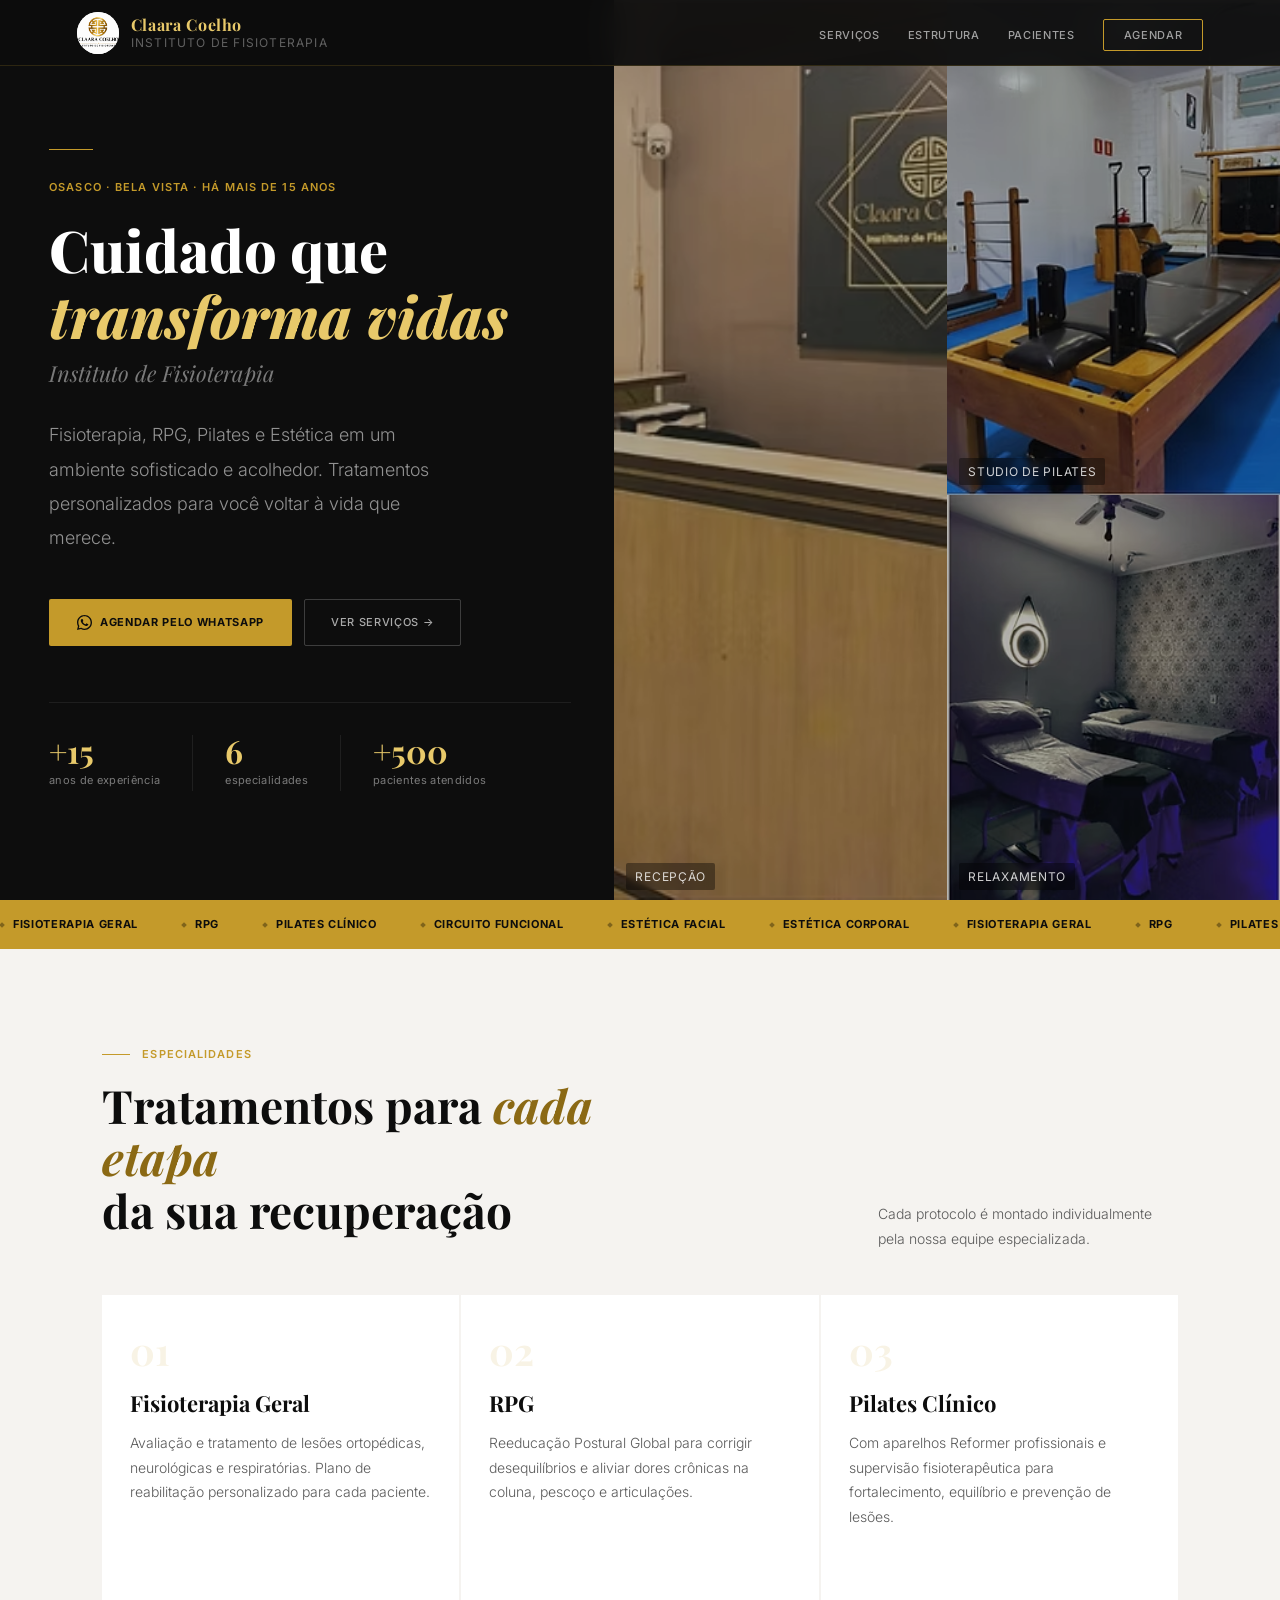
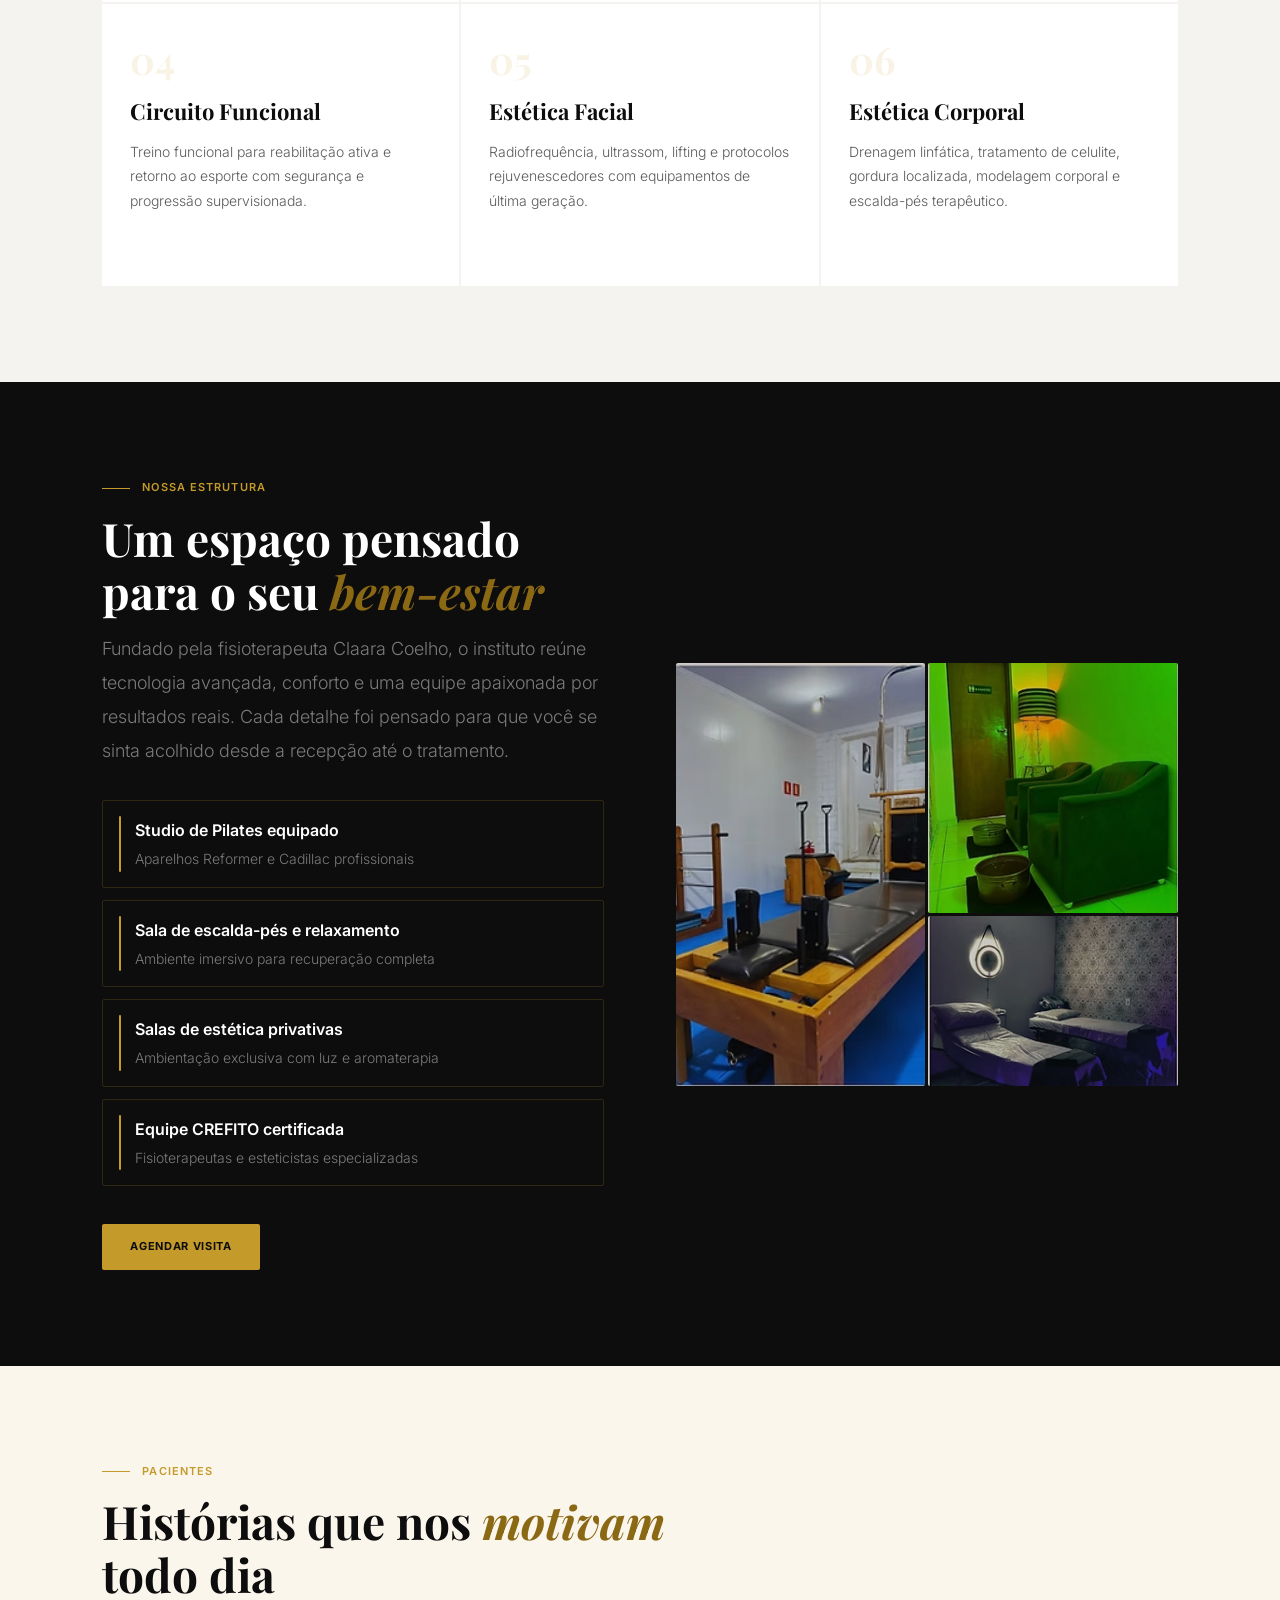
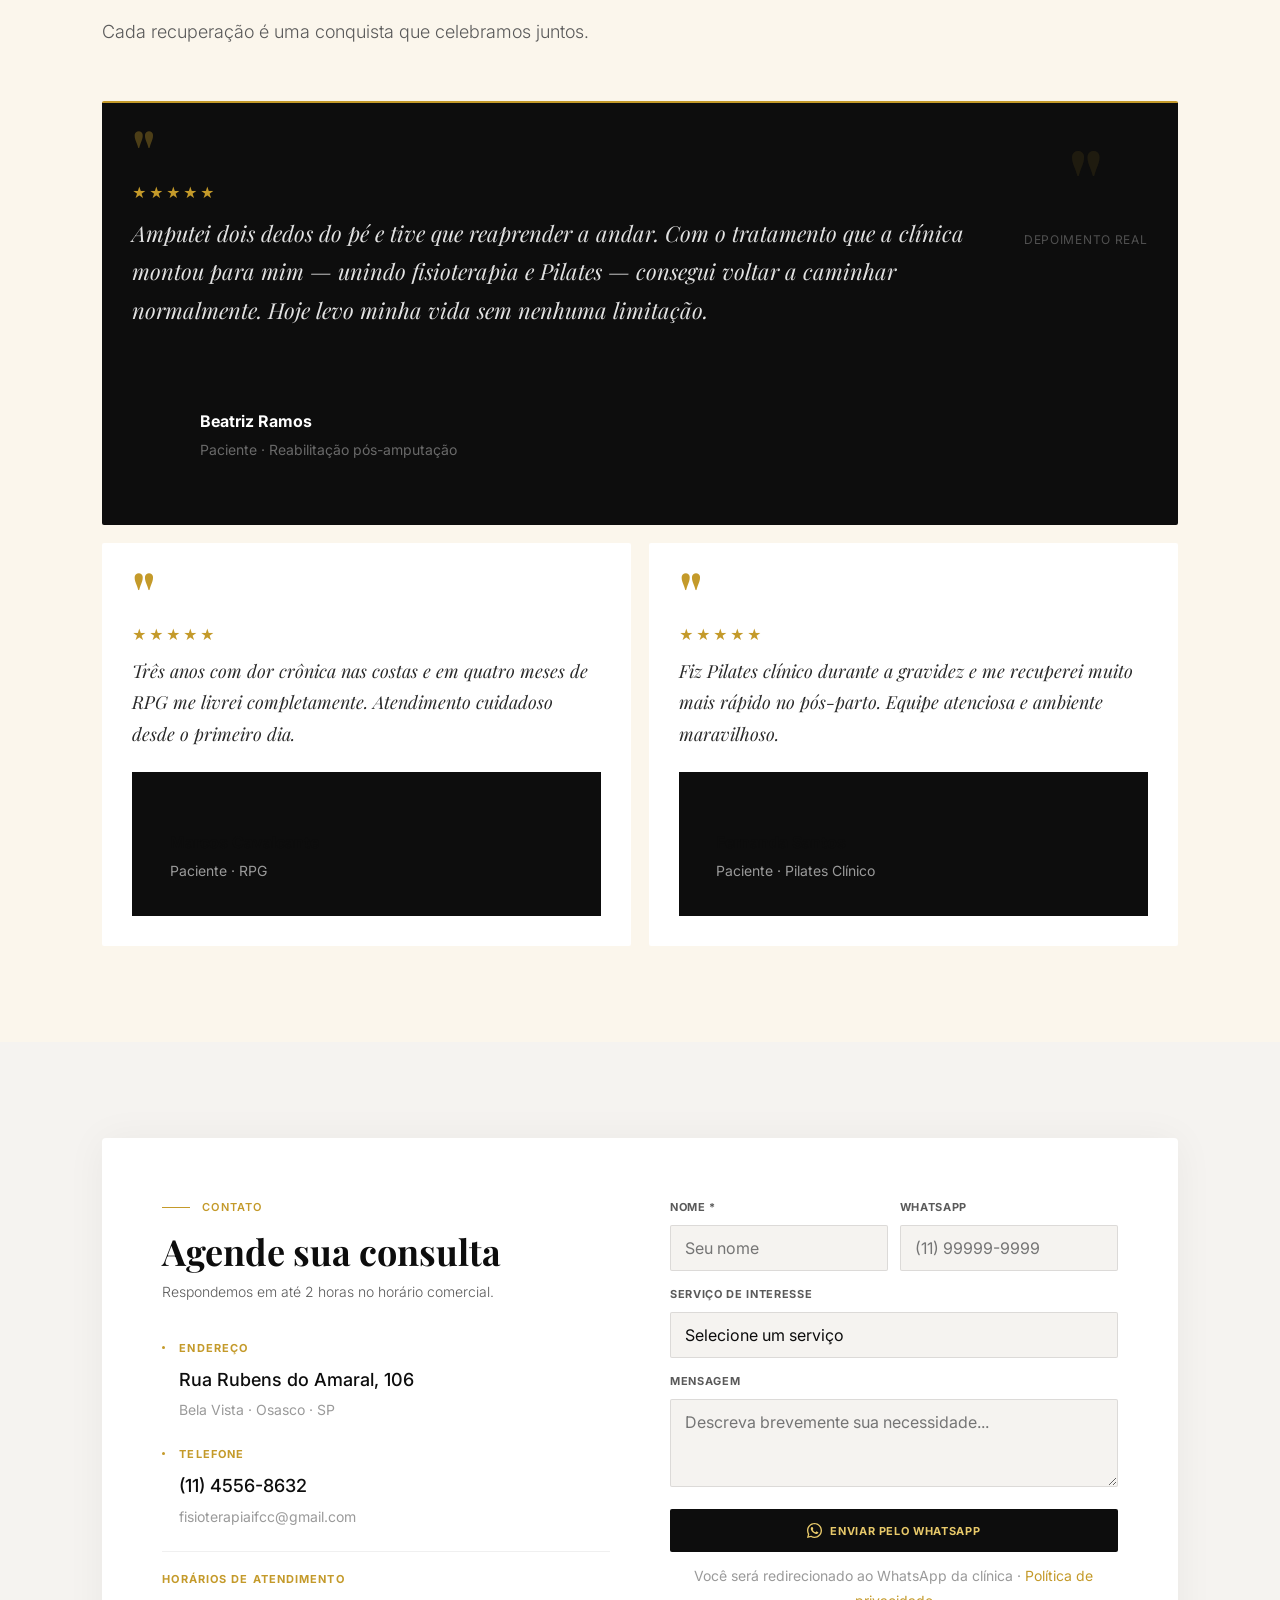
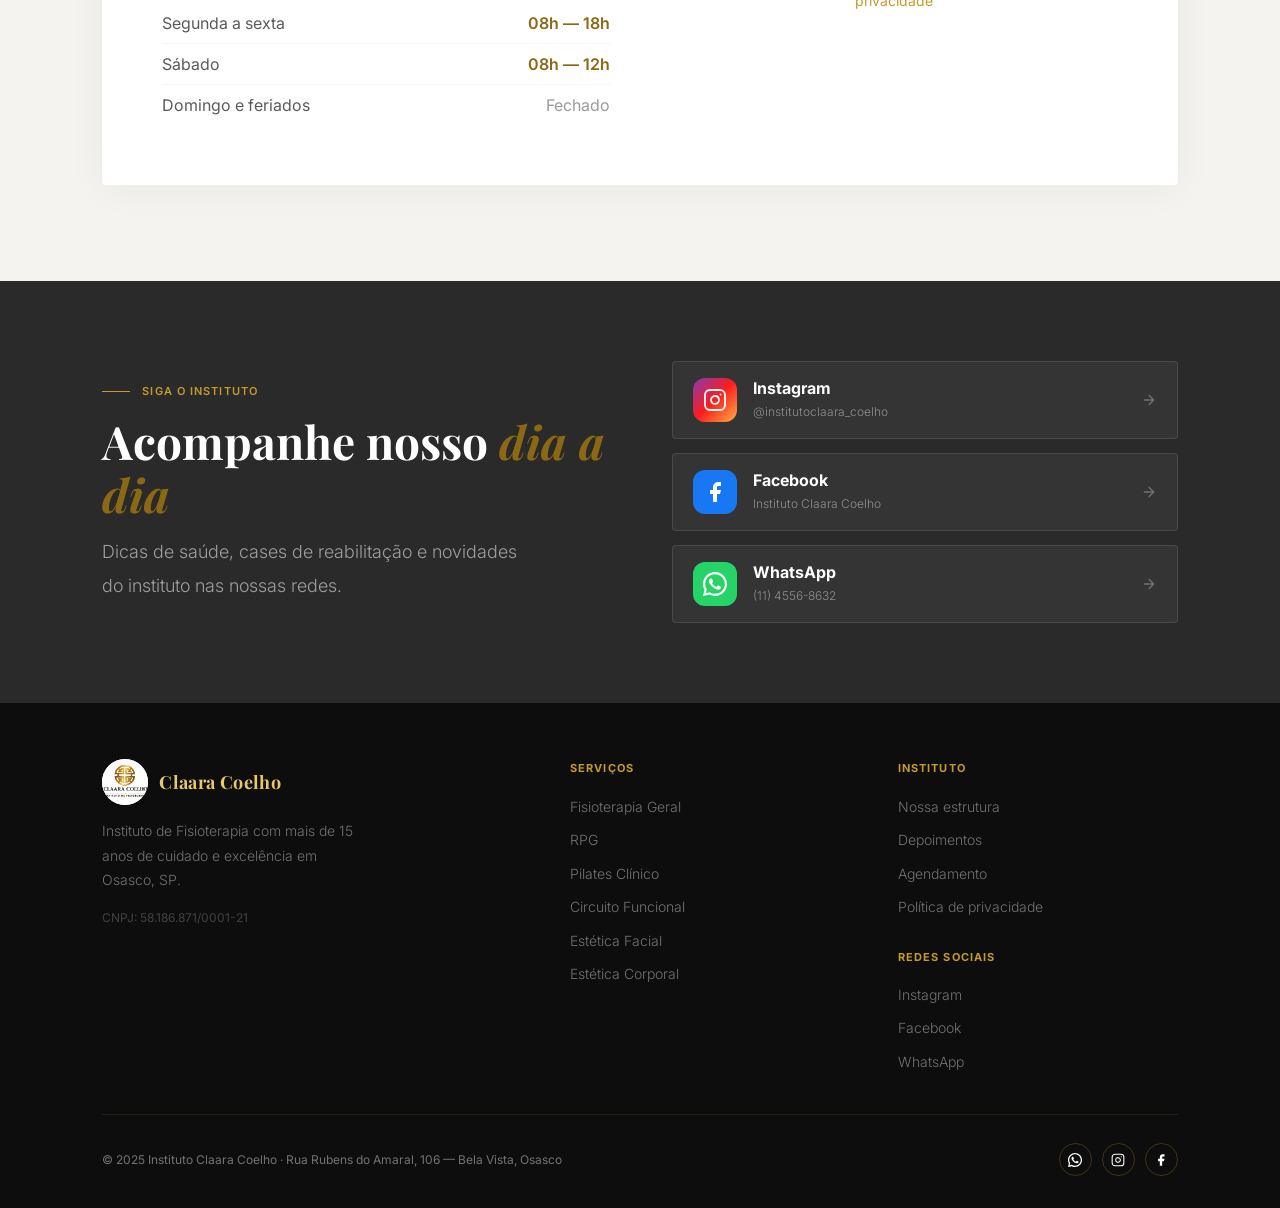
==== commit b8ea18a9: "Add files via upload" ====
--- a/index.html
+++ b/index.html
@@ -32,7 +32,7 @@
   <!-- Fontes -->
   <link rel="preconnect" href="https://fonts.googleapis.com">
   <link rel="preconnect" href="https://fonts.gstatic.com" crossorigin>
-  <link href="https://fonts.googleapis.com/css2?family=Cormorant+Garamond:ital,wght@0,300;0,400;0,600;1,300;1,400&family=Inter:wght@300;400;500;600&display=swap" rel="stylesheet">
+  <link href="https://fonts.googleapis.com/css2?family=Playfair+Display:ital,wght@0,400;0,500;0,700;0,800;1,400;1,700&family=Inter:ital,wght@0,300;0,400;0,500;0,600;1,400&display=swap" rel="stylesheet">
 
   <!-- CSS -->
   <link rel="stylesheet" href="assets/css/style.css">
@@ -341,7 +341,7 @@
       <div class="dep__aspas" aria-hidden="true">"</div>
       <div class="dep__stars" aria-label="5 estrelas">&#9733;&#9733;&#9733;&#9733;&#9733;</div>
       <p class="dep__texto">Três anos com dor crônica nas costas e em quatro meses de RPG me livrei completamente. Atendimento cuidadoso desde o primeiro dia.</p>
-      <footer style="margin-top:18px">
+      <footer style="margin-top:20px">
         <div class="dep__nome">Marcos Cavalcante</div>
         <div class="dep__tipo">Paciente · RPG</div>
       </footer>
@@ -351,7 +351,7 @@
       <div class="dep__aspas" aria-hidden="true">"</div>
       <div class="dep__stars" aria-label="5 estrelas">&#9733;&#9733;&#9733;&#9733;&#9733;</div>
       <p class="dep__texto">Fiz Pilates clínico durante a gravidez e me recuperei muito mais rápido no pós-parto. Equipe atenciosa e ambiente maravilhoso.</p>
-      <footer style="margin-top:18px">
+      <footer style="margin-top:20px">
         <div class="dep__nome">Fernanda Santos</div>
         <div class="dep__tipo">Paciente · Pilates Clínico</div>
       </footer>
@@ -369,10 +369,10 @@
     <!-- Informações de contato -->
     <div>
       <p class="eyebrow">Contato</p>
-      <h2 class="section-title" id="contato-titulo" style="font-size:clamp(24px,3vw,36px);margin-bottom:8px">
+      <h2 class="section-title" id="contato-titulo" style="font-size:clamp(1.5rem,3vw,2.25rem);margin-bottom:8px">
         Agende sua consulta
       </h2>
-      <p style="font-size:13px;color:var(--cinza-med);margin-bottom:34px;font-weight:300;line-height:1.7">
+      <p style="font-size:var(--text-sm);color:var(--cinza-med);margin-bottom:34px;font-weight:300;line-height:var(--lh-relaxed)">
         Respondemos em até 2 horas no horário comercial.
       </p>
 
@@ -469,7 +469,7 @@
       <h2 class="section-title" id="redes-titulo" style="color:var(--branco)">
         Acompanhe nosso <em>dia a dia</em>
       </h2>
-      <p style="font-size:14px;color:rgba(255,255,255,.5);line-height:1.8;font-weight:300;max-width:400px;">
+      <p style="font-size:var(--text-md);color:rgba(255,255,255,.55);line-height:var(--lh-loose);font-weight:300;max-width:420px;">
         Dicas de saúde, cases de reabilitação e novidades do instituto nas nossas redes.
       </p>
     </div>
@@ -541,7 +541,7 @@
         <li><a href="#contato">Agendamento</a></li>
         <li><a href="privacidade.html">Política de privacidade</a></li>
       </ul>
-      <div class="footer__col-title" style="margin-top:24px">Redes sociais</div>
+      <div class="footer__col-title" style="margin-top:28px">Redes sociais</div>
       <ul class="footer__links" role="list">
         <li><a href="https://www.instagram.com/institutoclaara_coelho/" target="_blank" rel="noopener noreferrer">Instagram</a></li>
         <li><a href="https://www.facebook.com/barbara.coelho.12576/" target="_blank" rel="noopener noreferrer">Facebook</a></li>
--- a/assets/css/style.css
+++ b/assets/css/style.css
@@ -1,6 +1,6 @@
 /* ============================================================
    INSTITUTO CLAARA COELHO — Stylesheet principal
-   Fonte: Cormorant Garamond (serif display) + Inter (sans)
+   Fonte: Playfair Display (serif display) + Inter (sans)
    Paleta: Preto #0D0D0D · Ouro #C49A2A · Off-white #FBF6EC
    ============================================================ */
 
@@ -16,20 +16,44 @@
   --cinza-lev:   #9A9A9A;
   --cinza-bg:    #F5F3F0;
   --branco:      #FFFFFF;
-  --serif:       'Cormorant Garamond', Georgia, serif;
+  --serif:       'Playfair Display', Georgia, serif;
   --sans:        'Inter', system-ui, sans-serif;
+
+  /* ── TYPE SCALE (Major Third, base 16px) ── */
+  --text-xs:    0.75rem;   /* 12px — notas, cnpj */
+  --text-sm:    0.875rem;  /* 14px — corpo secundário, footer links */
+  --text-base:  1rem;      /* 16px — corpo principal */
+  --text-md:    1.125rem;  /* 18px — lead, subtítulos */
+  --text-lg:    1.375rem;  /* 22px — card titles */
+  --text-xl:    1.75rem;   /* 28px — subtítulos de seção */
+  --text-2xl:   2.25rem;   /* 36px — títulos de seção (mobile) */
+  --text-3xl:   3rem;      /* 48px — hero (mobile) */
+  /* Eyebrow / label fixo */
+  --text-label: 0.6875rem; /* 11px — mínimo legível para uppercase */
+  /* Line-heights */
+  --lh-tight:   1.15;  /* títulos display */
+  --lh-snug:    1.35;  /* subtítulos */
+  --lh-normal:  1.6;   /* corpo compacto */
+  --lh-relaxed: 1.75;  /* corpo principal */
+  --lh-loose:   1.9;   /* corpo longo / acessível */
+  /* Letter-spacing */
+  --ls-tight:   -0.01em;
+  --ls-normal:  0;
+  --ls-wide:    0.06em;  /* uppercase labels */
+  --ls-wider:   0.10em;  /* eyebrows */
   --radius:      2px;
   --transition:  0.22s ease;
 }
 
 /* ── RESET ── */
 *, *::before, *::after { box-sizing: border-box; margin: 0; padding: 0; }
-html { scroll-behavior: smooth; font-size: 16px; }
+html { scroll-behavior: smooth; font-size: 16px; -webkit-text-size-adjust: 100%; }
 body {
   font-family: var(--sans);
   background: var(--branco);
   color: var(--preto);
-  line-height: 1.6;
+  line-height: var(--lh-relaxed);
+  font-size: var(--text-base);
   -webkit-font-smoothing: antialiased;
   -moz-osx-font-smoothing: grayscale;
 }
@@ -51,22 +75,22 @@
 /* ── UTILITÁRIOS ── */
 .container { width: 100%; max-width: 1280px; margin: 0 auto; padding: 0 6%; }
 .eyebrow {
-  font-size: 10px; font-weight: 600;
-  letter-spacing: 0.2em; text-transform: uppercase;
+  font-size: var(--text-label); font-weight: 600;
+  letter-spacing: var(--ls-wider); text-transform: uppercase;
   color: var(--ouro); margin-bottom: 14px;
   display: flex; align-items: center; gap: 12px;
 }
 .eyebrow::before { content: ''; width: 28px; height: 1px; background: var(--ouro); flex-shrink: 0; }
 .section-title {
   font-family: var(--serif);
-  font-size: clamp(28px, 3.8vw, 46px);
-  font-weight: 300; line-height: 1.2;
+  font-size: clamp(1.75rem, 3.8vw, 2.875rem);
+  font-weight: 700; line-height: var(--lh-tight);
   color: var(--preto); max-width: 600px; margin-bottom: 14px;
 }
 .section-title em { font-style: italic; color: var(--ouro-escuro); }
 .section-desc {
-  font-size: 14px; color: var(--cinza-med);
-  line-height: 1.8; max-width: 500px;
+  font-size: var(--text-md); color: var(--cinza-med);
+  line-height: var(--lh-loose); max-width: 520px;
   margin-bottom: 52px; font-weight: 300;
 }
 
@@ -75,8 +99,8 @@
   display: inline-flex; align-items: center; gap: 8px;
   background: var(--ouro); color: var(--preto);
   padding: 13px 28px; border-radius: var(--radius);
-  font-size: 11px; font-weight: 600;
-  letter-spacing: 0.09em; text-transform: uppercase;
+  font-size: var(--text-label); font-weight: 700;
+  letter-spacing: var(--ls-wide); text-transform: uppercase;
   border: none; transition: background var(--transition), transform var(--transition);
   white-space: nowrap;
 }
@@ -87,8 +111,8 @@
   display: inline-flex; align-items: center; gap: 8px;
   border: 1px solid rgba(255,255,255,0.2); color: rgba(255,255,255,0.65);
   padding: 13px 26px; border-radius: var(--radius);
-  font-size: 11px; font-weight: 400;
-  letter-spacing: 0.07em; text-transform: uppercase;
+  font-size: var(--text-label); font-weight: 500;
+  letter-spacing: var(--ls-wide); text-transform: uppercase;
   transition: border-color var(--transition), color var(--transition);
   background: transparent;
 }
@@ -114,19 +138,19 @@
   object-fit: contain; border-radius: 50%; background: #fff;
 }
 .nav__logo-text { display: flex; flex-direction: column; line-height: 1.25; }
-.nav__logo-nome { font-family: var(--serif); font-size: 15px; color: var(--ouro-claro); letter-spacing: 0.04em; }
-.nav__logo-sub { font-size: 9px; color: rgba(255,255,255,0.35); letter-spacing: 0.14em; text-transform: uppercase; }
+.nav__logo-nome { font-family: var(--serif); font-size: 1rem; font-weight: 700; color: var(--ouro-claro); letter-spacing: 0.04em; }
+.nav__logo-sub { font-size: var(--text-xs); color: rgba(255,255,255,0.35); letter-spacing: var(--ls-wider); text-transform: uppercase; }
 .nav__links { display: flex; align-items: center; gap: 28px; list-style: none; }
 .nav__links a {
-  font-size: 11px; font-weight: 500;
-  color: rgba(255,255,255,0.55); letter-spacing: 0.07em; text-transform: uppercase;
+  font-size: var(--text-label); font-weight: 500;
+  color: rgba(255,255,255,0.6); letter-spacing: var(--ls-wide); text-transform: uppercase;
   transition: color var(--transition);
 }
 .nav__links a:hover { color: var(--ouro-claro); }
 .nav__cta {
   border: 1px solid var(--ouro); color: var(--ouro-claro);
   padding: 8px 20px; border-radius: var(--radius);
-  font-size: 10px; font-weight: 600; letter-spacing: 0.12em; text-transform: uppercase;
+  font-size: var(--text-label); font-weight: 700; letter-spacing: var(--ls-wide); text-transform: uppercase;
   transition: background var(--transition), color var(--transition);
 }
 .nav__cta:hover { background: var(--ouro); color: var(--preto); }
@@ -151,9 +175,9 @@
 }
 .nav__mobile.open { display: flex; }
 .nav__mobile a {
-  font-size: 13px; font-weight: 500; color: rgba(255,255,255,0.7);
-  letter-spacing: 0.06em; text-transform: uppercase;
-  padding: 16px 0; border-bottom: 1px solid rgba(196,154,42,0.12);
+  font-size: var(--text-base); font-weight: 500; color: rgba(255,255,255,0.75);
+  letter-spacing: var(--ls-wide); text-transform: uppercase;
+  padding: 18px 0; border-bottom: 1px solid rgba(196,154,42,0.12);
   transition: color var(--transition);
 }
 .nav__mobile a:hover { color: var(--ouro-claro); }
@@ -173,28 +197,28 @@
   padding: 120px 7% 80px 8%; position: relative; z-index: 2;
 }
 .hero__linha { width: 44px; height: 1px; background: var(--ouro); margin-bottom: 28px; }
-.hero__eyebrow { font-size: 10px; font-weight: 500; letter-spacing: 0.2em; text-transform: uppercase; color: var(--ouro); margin-bottom: 18px; }
+.hero__eyebrow { font-size: var(--text-label); font-weight: 600; letter-spacing: var(--ls-wider); text-transform: uppercase; color: var(--ouro); margin-bottom: 18px; }
 .hero__h1 {
   font-family: var(--serif);
-  font-size: clamp(36px, 4.2vw, 60px);
-  font-weight: 300; line-height: 1.1; color: var(--branco); margin-bottom: 6px;
+  font-size: clamp(2.25rem, 4.5vw, 3.75rem);
+  font-weight: 800; line-height: var(--lh-tight); color: var(--branco); margin-bottom: 6px;
 }
 .hero__h1 em { font-style: italic; color: var(--ouro-claro); }
 .hero__sub {
   font-family: var(--serif);
-  font-size: clamp(16px, 1.8vw, 24px);
-  font-weight: 300; font-style: italic;
-  color: rgba(255,255,255,0.38); margin-bottom: 26px;
+  font-size: clamp(1rem, 1.8vw, 1.375rem);
+  font-weight: 400; font-style: italic;
+  color: rgba(255,255,255,.45); margin-bottom: 26px;
 }
 .hero__desc {
-  font-size: 14px; color: rgba(255,255,255,0.5);
-  line-height: 1.8; margin-bottom: 44px;
-  max-width: 360px; font-weight: 300;
+  font-size: var(--text-md); color: rgba(255,255,255,0.55);
+  line-height: var(--lh-loose); margin-bottom: 44px;
+  max-width: 400px; font-weight: 300;
 }
 .hero__btns { display: flex; gap: 12px; flex-wrap: wrap; margin-bottom: 56px; }
 .hero__stats { display: flex; gap: 32px; padding-top: 32px; border-top: 1px solid rgba(255,255,255,0.07); }
-.hero__stat-num { font-family: var(--serif); font-size: 30px; font-weight: 300; color: var(--ouro-claro); line-height: 1; }
-.hero__stat-lbl { font-size: 11px; color: rgba(255,255,255,0.38); margin-top: 4px; }
+.hero__stat-num { font-family: var(--serif); font-size: clamp(1.75rem, 2.5vw, 2.25rem); font-weight: 700; color: var(--ouro-claro); line-height: 1; }
+.hero__stat-lbl { font-size: var(--text-label); color: rgba(255,255,255,.45); margin-top: 4px; letter-spacing: 0.03em; }
 .hero__stat-div { width: 1px; background: rgba(255,255,255,0.08); }
 .hero__right { display: grid; grid-template-columns: 1fr 1fr; grid-template-rows: 55% 45%; }
 .hero__photo { overflow: hidden; position: relative; }
@@ -207,8 +231,8 @@
 .hero__photo--tall { grid-row: span 2; }
 .hero__photo-lbl {
   position: absolute; bottom: 10px; left: 12px;
-  font-size: 9px; letter-spacing: 0.16em; text-transform: uppercase;
-  color: rgba(255,255,255,0.75);
+  font-size: var(--text-xs); letter-spacing: var(--ls-wide); text-transform: uppercase;
+  color: rgba(255,255,255,0.8);
   background: rgba(0,0,0,0.38); padding: 3px 9px; border-radius: 2px;
   backdrop-filter: blur(4px);
 }
@@ -223,8 +247,8 @@
   white-space: nowrap; flex-shrink: 0;
 }
 .strip__track span {
-  font-size: 10px; font-weight: 600; color: var(--preto);
-  letter-spacing: 0.12em; text-transform: uppercase;
+  font-size: var(--text-label); font-weight: 700; color: var(--preto);
+  letter-spacing: var(--ls-wide); text-transform: uppercase;
   display: flex; align-items: center; gap: 9px; flex-shrink: 0;
 }
 .strip__diam { width: 4px; height: 4px; background: rgba(0,0,0,0.35); transform: rotate(45deg); display: inline-block; flex-shrink: 0; }
@@ -235,7 +259,7 @@
    ============================================================ */
 .servicos { background: var(--cinza-bg); padding: 96px 8%; }
 .servicos__header { display: flex; justify-content: space-between; align-items: flex-end; margin-bottom: 44px; }
-.servicos__header-note { font-size: 13px; color: var(--cinza-med); max-width: 280px; font-weight: 300; line-height: 1.7; }
+.servicos__header-note { font-size: var(--text-sm); color: var(--cinza-med); max-width: 300px; font-weight: 300; line-height: var(--lh-relaxed); }
 .servicos__grid { display: grid; grid-template-columns: repeat(3, 1fr); gap: 2px; }
 .serv {
   background: var(--branco); padding: 34px 28px;
@@ -244,15 +268,15 @@
 }
 .serv:hover { border-color: var(--ouro); background: var(--ouro-pale); }
 .serv__num {
-  font-family: var(--serif); font-size: 40px; font-weight: 300;
-  color: rgba(196,154,42,0.14); line-height: 1; margin-bottom: 14px;
-}
-.serv__nome { font-family: var(--serif); font-size: 21px; font-weight: 400; color: var(--preto); margin-bottom: 9px; }
-.serv__desc { font-size: 13px; color: var(--cinza-med); line-height: 1.7; font-weight: 300; }
+  font-family: var(--serif); font-size: clamp(2rem, 3vw, 2.75rem); font-weight: 700;
+  color: rgba(196,154,42,0.12); line-height: 1; margin-bottom: 14px;
+}
+.serv__nome { font-family: var(--serif); font-size: var(--text-lg); font-weight: 700; color: var(--preto); margin-bottom: 9px; }
+.serv__desc { font-size: var(--text-sm); color: var(--cinza-med); line-height: var(--lh-relaxed); font-weight: 300; }
 .serv__arr {
   display: inline-flex; align-items: center; gap: 5px;
-  font-size: 10px; font-weight: 600; color: var(--ouro);
-  letter-spacing: 0.08em; text-transform: uppercase;
+  font-size: var(--text-label); font-weight: 700; color: var(--ouro);
+  letter-spacing: var(--ls-wide); text-transform: uppercase;
   margin-top: 18px; opacity: 0; transition: opacity var(--transition);
 }
 .serv:hover .serv__arr { opacity: 1; }
@@ -273,8 +297,8 @@
   border: 1px solid rgba(196,154,42,0.18); border-radius: 2px;
 }
 .cred__bar { width: 2px; background: var(--ouro); border-radius: 2px; flex-shrink: 0; align-self: stretch; }
-.cred__title { font-size: 13px; font-weight: 600; color: var(--branco); margin-bottom: 2px; }
-.cred__sub { font-size: 12px; color: rgba(255,255,255,0.38); font-weight: 300; }
+.cred__title { font-size: var(--text-base); font-weight: 600; color: var(--branco); margin-bottom: 3px; }
+.cred__sub { font-size: var(--text-sm); color: rgba(255,255,255,0.45); font-weight: 300; }
 .sobre__fotos {
   display: grid;
   grid-template-columns: 1fr 1fr;
@@ -305,23 +329,23 @@
   display: grid; grid-template-columns: 1fr auto; gap: 44px; align-items: start;
 }
 .dep__aspas {
-  font-family: var(--serif); font-size: 58px; font-weight: 300;
+  font-family: var(--serif); font-size: clamp(3rem, 5vw, 4rem); font-weight: 700;
   color: var(--ouro); line-height: 0.6; margin-bottom: 10px;
 }
 .dep--destaque .dep__aspas { color: rgba(196,154,42,0.35); }
 .dep__texto {
-  font-family: var(--serif); font-size: 17px;
-  font-weight: 300; font-style: italic;
-  color: var(--cinza-esc); line-height: 1.65; margin-bottom: 22px;
-}
-.dep--destaque .dep__texto { color: rgba(255,255,255,0.84); font-size: 20px; }
-.dep__stars { color: var(--ouro); font-size: 11px; letter-spacing: 3px; margin-bottom: 8px; }
-.dep__nome { font-size: 13px; font-weight: 600; color: var(--preto); }
+  font-family: var(--serif); font-size: var(--text-md);
+  font-weight: 400; font-style: italic;
+  color: var(--cinza-esc); line-height: var(--lh-relaxed); margin-bottom: 22px;
+}
+.dep--destaque .dep__texto { color: rgba(255,255,255,0.88); font-size: clamp(1.125rem, 2vw, 1.375rem); }
+.dep__stars { color: var(--ouro); font-size: var(--text-sm); letter-spacing: 2px; margin-bottom: 8px; }
+.dep__nome { font-size: var(--text-base); font-weight: 700; color: var(--preto); }
 .dep--destaque .dep__nome { color: var(--branco); }
-.dep__tipo { font-size: 11px; color: var(--cinza-lev); margin-top: 2px; }
+.dep__tipo { font-size: var(--text-sm); color: var(--cinza-lev); margin-top: 3px; }
 .dep--destaque .dep__tipo { color: rgba(255,255,255,0.38); }
-.dep__big { font-family: var(--serif); font-size: 90px; font-weight: 300; color: rgba(196,154,42,0.1); line-height: 1; text-align: center; }
-.dep__big-lbl { font-size: 9px; color: rgba(255,255,255,0.22); text-align: center; letter-spacing: 0.1em; text-transform: uppercase; }
+.dep__big { font-family: var(--serif); font-size: clamp(4rem, 8vw, 6rem); font-weight: 700; color: rgba(196,154,42,0.1); line-height: 1; text-align: center; }
+.dep__big-lbl { font-size: var(--text-xs); color: rgba(255,255,255,0.28); text-align: center; letter-spacing: var(--ls-wide); text-transform: uppercase; }
 
 /* ============================================================
    AGENDAMENTO / CONTATO
@@ -334,12 +358,12 @@
 }
 .contact__item { display: flex; align-items: flex-start; gap: 14px; margin-bottom: 22px; }
 .contact__dot { width: 3px; height: 3px; border-radius: 50%; background: var(--ouro); flex-shrink: 0; margin-top: 7px; }
-.contact__label { font-size: 9px; font-weight: 600; color: var(--ouro); letter-spacing: 0.15em; text-transform: uppercase; margin-bottom: 4px; }
-.contact__value { font-size: 15px; color: var(--preto); font-weight: 400; }
-.contact__sub { font-size: 12px; color: var(--cinza-lev); margin-top: 2px; }
+.contact__label { font-size: var(--text-label); font-weight: 700; color: var(--ouro); letter-spacing: var(--ls-wider); text-transform: uppercase; margin-bottom: 6px; }
+.contact__value { font-size: var(--text-md); color: var(--preto); font-weight: 500; }
+.contact__sub { font-size: var(--text-sm); color: var(--cinza-lev); margin-top: 3px; }
 .horarios { border-top: 1px solid rgba(0,0,0,0.06); padding-top: 18px; margin-top: 22px; }
-.horarios__title { font-size: 9px; font-weight: 600; color: var(--ouro); letter-spacing: 0.16em; text-transform: uppercase; margin-bottom: 12px; }
-.horario-row { display: flex; justify-content: space-between; font-size: 13px; padding: 6px 0; border-bottom: 1px solid rgba(0,0,0,0.04); }
+.horarios__title { font-size: var(--text-label); font-weight: 700; color: var(--ouro); letter-spacing: var(--ls-wider); text-transform: uppercase; margin-bottom: 14px; }
+.horario-row { display: flex; justify-content: space-between; font-size: var(--text-base); padding: 6px 0; border-bottom: 1px solid rgba(0,0,0,0.04); }
 .horario-row:last-child { border-bottom: none; }
 .horario-row__dia { color: var(--cinza-med); }
 .horario-row__hrs { color: var(--ouro-escuro); font-weight: 600; }
@@ -348,15 +372,15 @@
 /* Formulário */
 .form__group { margin-bottom: 14px; }
 .form__label {
-  font-size: 9px; font-weight: 600; color: var(--cinza-med);
-  margin-bottom: 7px; display: block;
-  letter-spacing: 0.1em; text-transform: uppercase;
+  font-size: var(--text-label); font-weight: 700; color: var(--cinza-med);
+  margin-bottom: 8px; display: block;
+  letter-spacing: var(--ls-wide); text-transform: uppercase;
 }
 .form__input, .form__select, .form__textarea {
   width: 100%;
   background: var(--cinza-bg);
   border: 1px solid rgba(0,0,0,0.1); border-radius: 2px;
-  padding: 11px 13px; font-family: var(--sans); font-size: 14px; color: var(--preto);
+  padding: 12px 14px; font-family: var(--sans); font-size: var(--text-base); color: var(--preto);
   transition: border-color var(--transition), box-shadow var(--transition);
   outline: none; appearance: none;
 }
@@ -370,13 +394,13 @@
 .form__submit {
   width: 100%; background: var(--preto); color: var(--ouro-claro);
   border: none; border-radius: 2px; padding: 14px;
-  font-size: 11px; font-weight: 600;
-  letter-spacing: 0.12em; text-transform: uppercase;
+  font-size: var(--text-label); font-weight: 700;
+  letter-spacing: var(--ls-wide); text-transform: uppercase;
   cursor: pointer; transition: background var(--transition), color var(--transition);
-  margin-top: 8px; display: flex; align-items: center; justify-content: center; gap: 8px;
+  margin-top: 10px; display: flex; align-items: center; justify-content: center; gap: 8px;
 }
 .form__submit:hover { background: var(--ouro); color: var(--preto); }
-.form__nota { font-size: 11px; color: var(--cinza-lev); text-align: center; margin-top: 10px; }
+.form__nota { font-size: var(--text-sm); color: var(--cinza-lev); text-align: center; margin-top: 12px; }
 .form__nota a { color: var(--ouro); transition: opacity var(--transition); }
 .form__nota a:hover { opacity: 0.75; }
 
@@ -390,15 +414,15 @@
 }
 .footer__logo { display: flex; align-items: center; gap: 11px; margin-bottom: 14px; }
 .footer__logo img { height: 46px; width: 46px; object-fit: contain; border-radius: 50%; background: #fff; }
-.footer__nome { font-family: var(--serif); font-size: 15px; color: var(--ouro-claro); letter-spacing: 0.04em; }
-.footer__desc { font-size: 13px; line-height: 1.7; max-width: 250px; font-weight: 300; }
-.footer__cnpj { font-size: 11px; margin-top: 14px; color: rgba(255,255,255,0.18); }
-.footer__col-title { font-size: 9px; font-weight: 600; color: var(--ouro); letter-spacing: 0.18em; text-transform: uppercase; margin-bottom: 14px; }
+.footer__nome { font-family: var(--serif); font-size: var(--text-md); font-weight: 700; color: var(--ouro-claro); letter-spacing: 0.02em; }
+.footer__desc { font-size: var(--text-sm); line-height: var(--lh-relaxed); max-width: 260px; font-weight: 300; }
+.footer__cnpj { font-size: var(--text-xs); margin-top: 14px; color: rgba(255,255,255,0.22); }
+.footer__col-title { font-size: var(--text-label); font-weight: 700; color: var(--ouro); letter-spacing: var(--ls-wider); text-transform: uppercase; margin-bottom: 16px; }
 .footer__links { list-style: none; display: flex; flex-direction: column; gap: 9px; }
-.footer__links li { font-size: 13px; }
+.footer__links li { font-size: var(--text-sm); }
 .footer__links a { color: rgba(255,255,255,0.42); transition: color var(--transition); font-weight: 300; }
 .footer__links a:hover { color: var(--ouro-claro); }
-.footer__bottom { display: flex; justify-content: space-between; align-items: center; font-size: 11px; }
+.footer__bottom { display: flex; justify-content: space-between; align-items: center; font-size: var(--text-xs); }
 .footer__social { display: flex; gap: 10px; }
 .social-btn {
   width: 33px; height: 33px; border-radius: 50%;
@@ -505,13 +529,13 @@
   flex: 1;
 }
 .rede-btn__label {
-  font-size: 14px;
-  font-weight: 600;
+  font-size: var(--text-base);
+  font-weight: 700;
   color: var(--branco);
   line-height: 1.2;
 }
 .rede-btn__handle {
-  font-size: 12px;
+  font-size: var(--text-xs);
   color: rgba(255,255,255,0.45);
   margin-top: 2px;
   font-weight: 300;
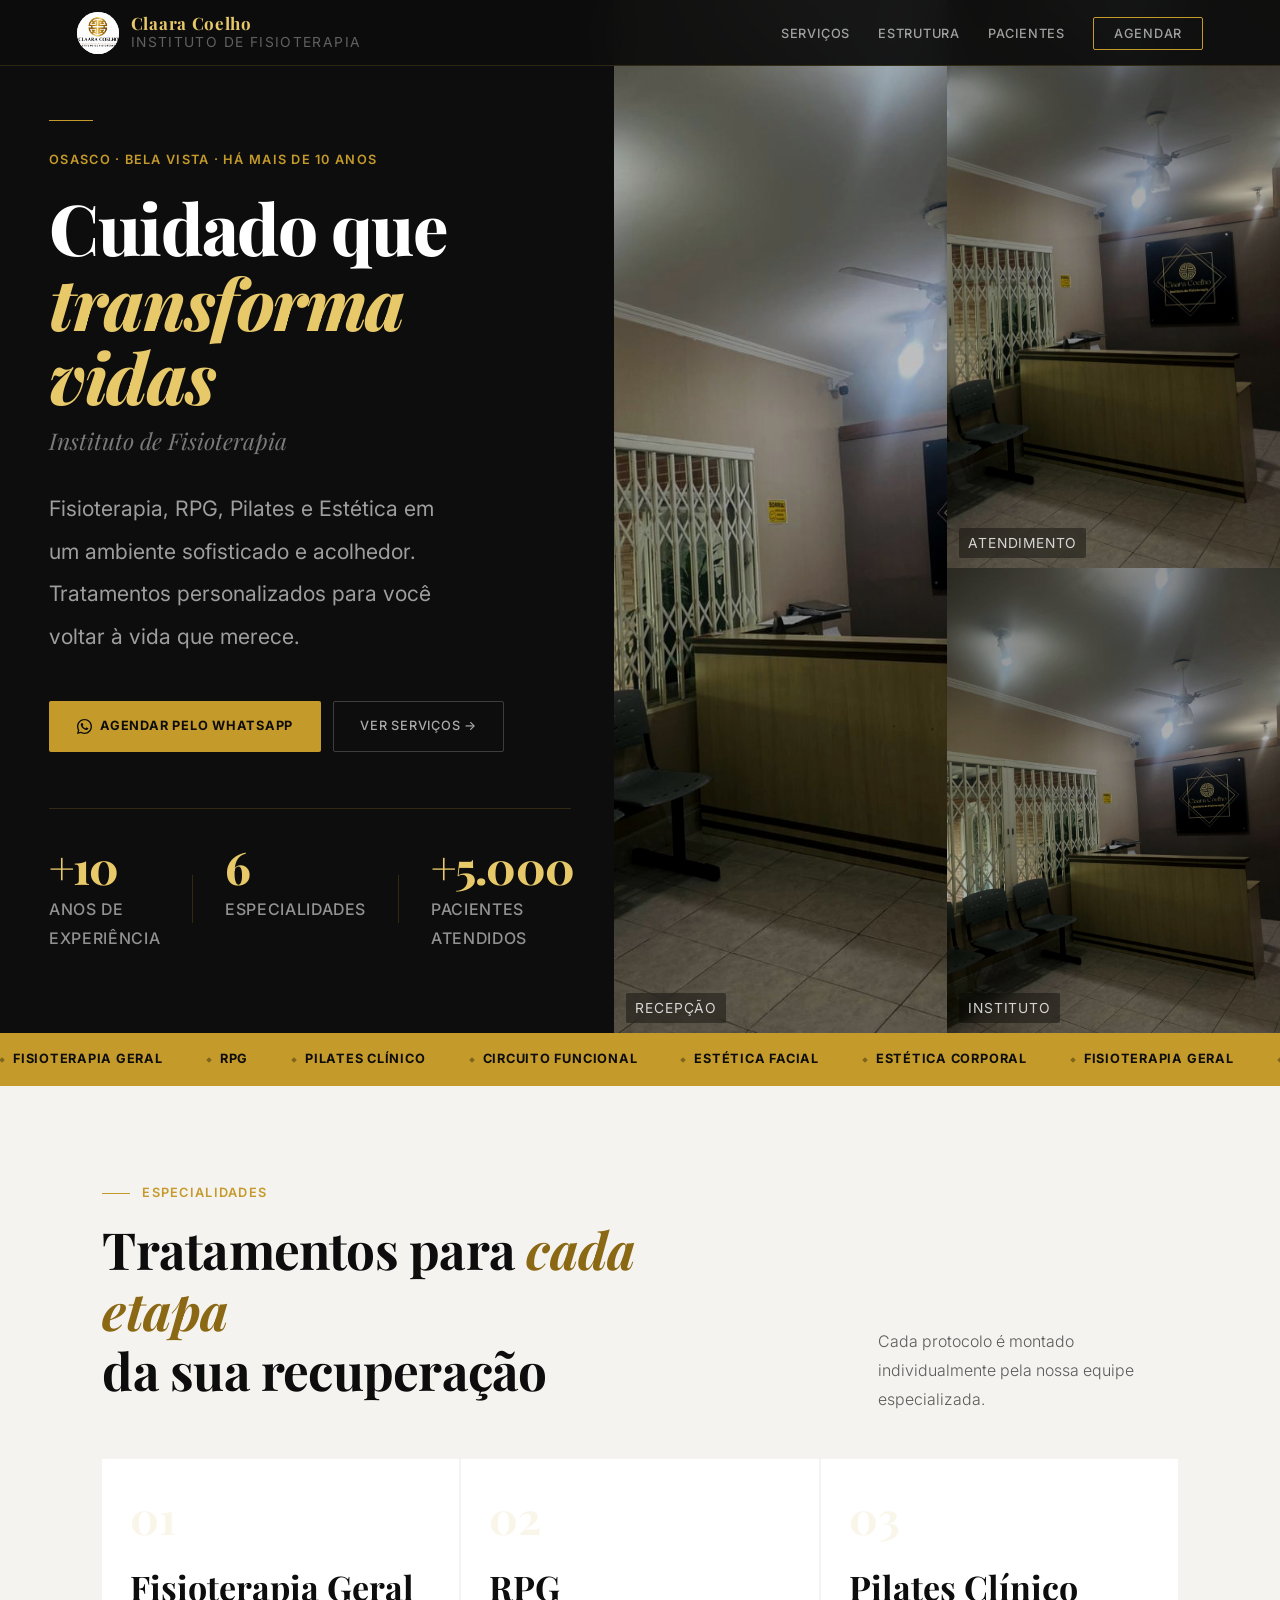
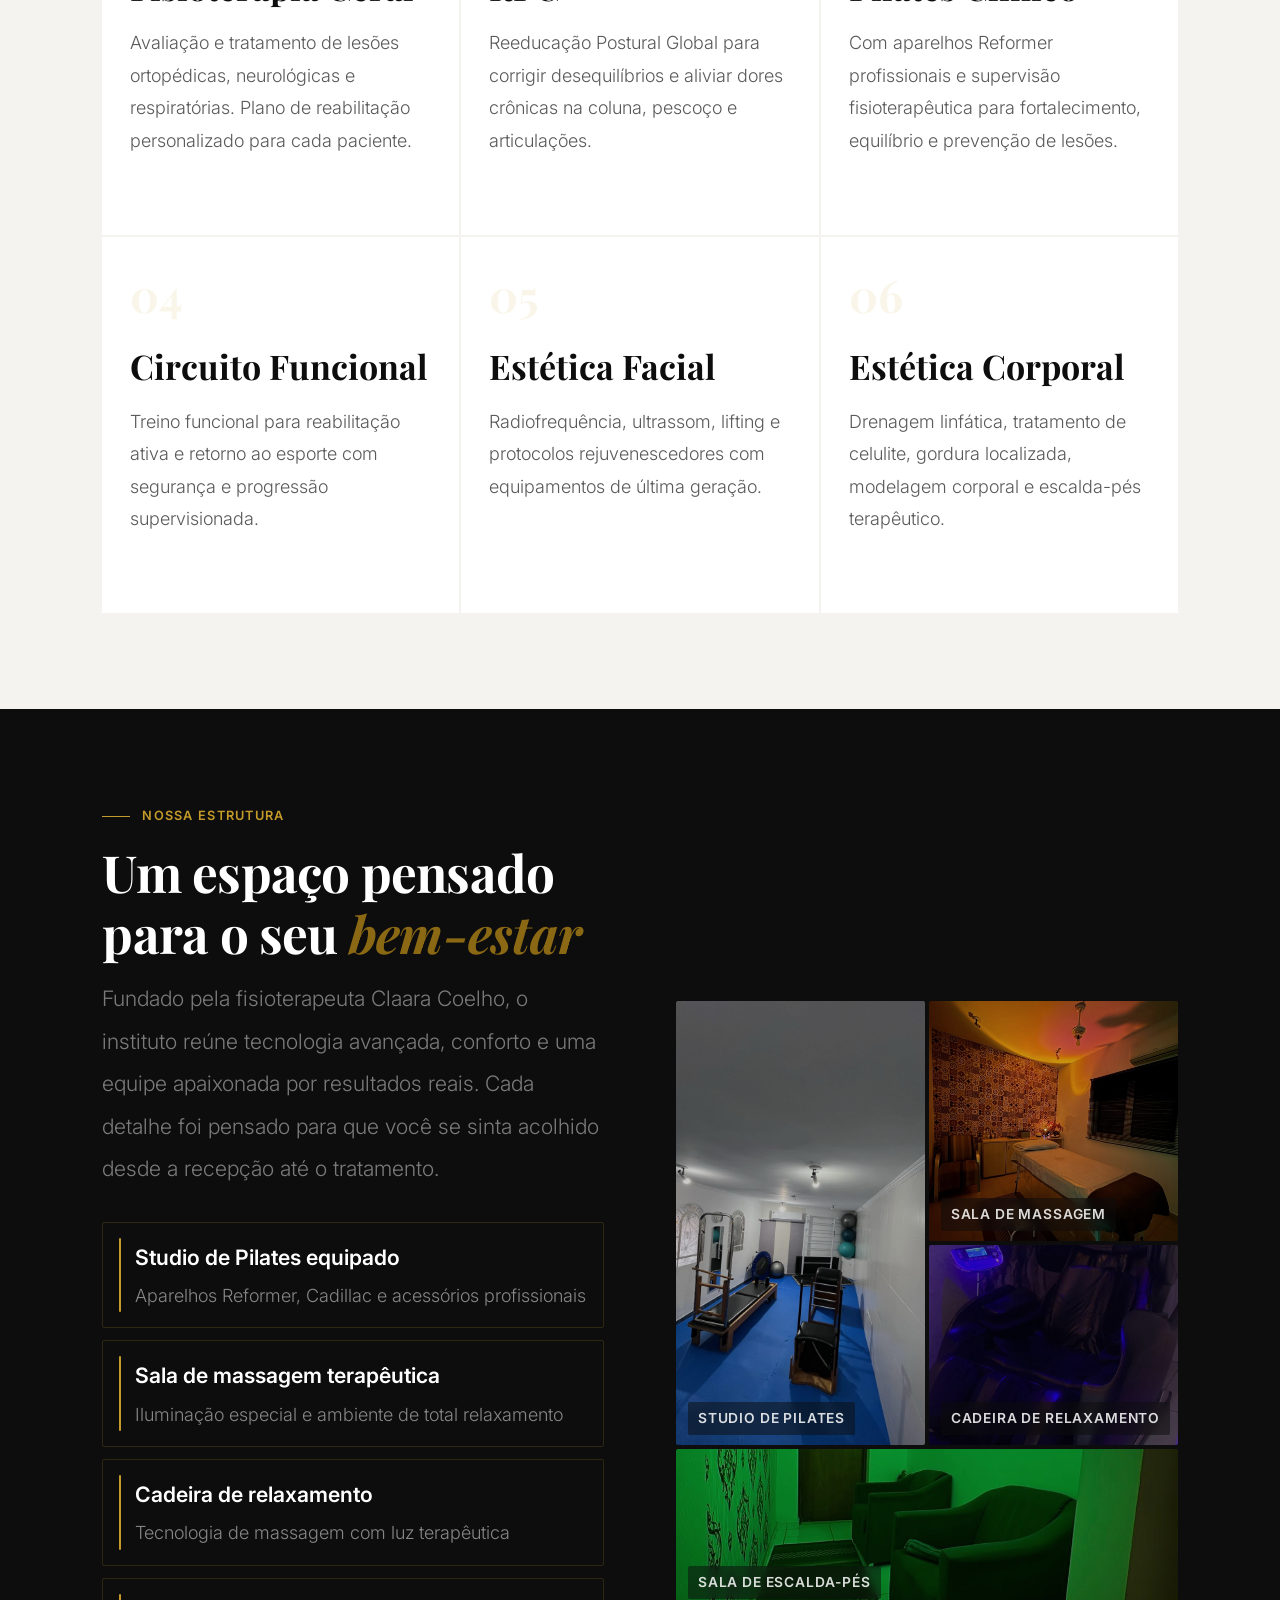
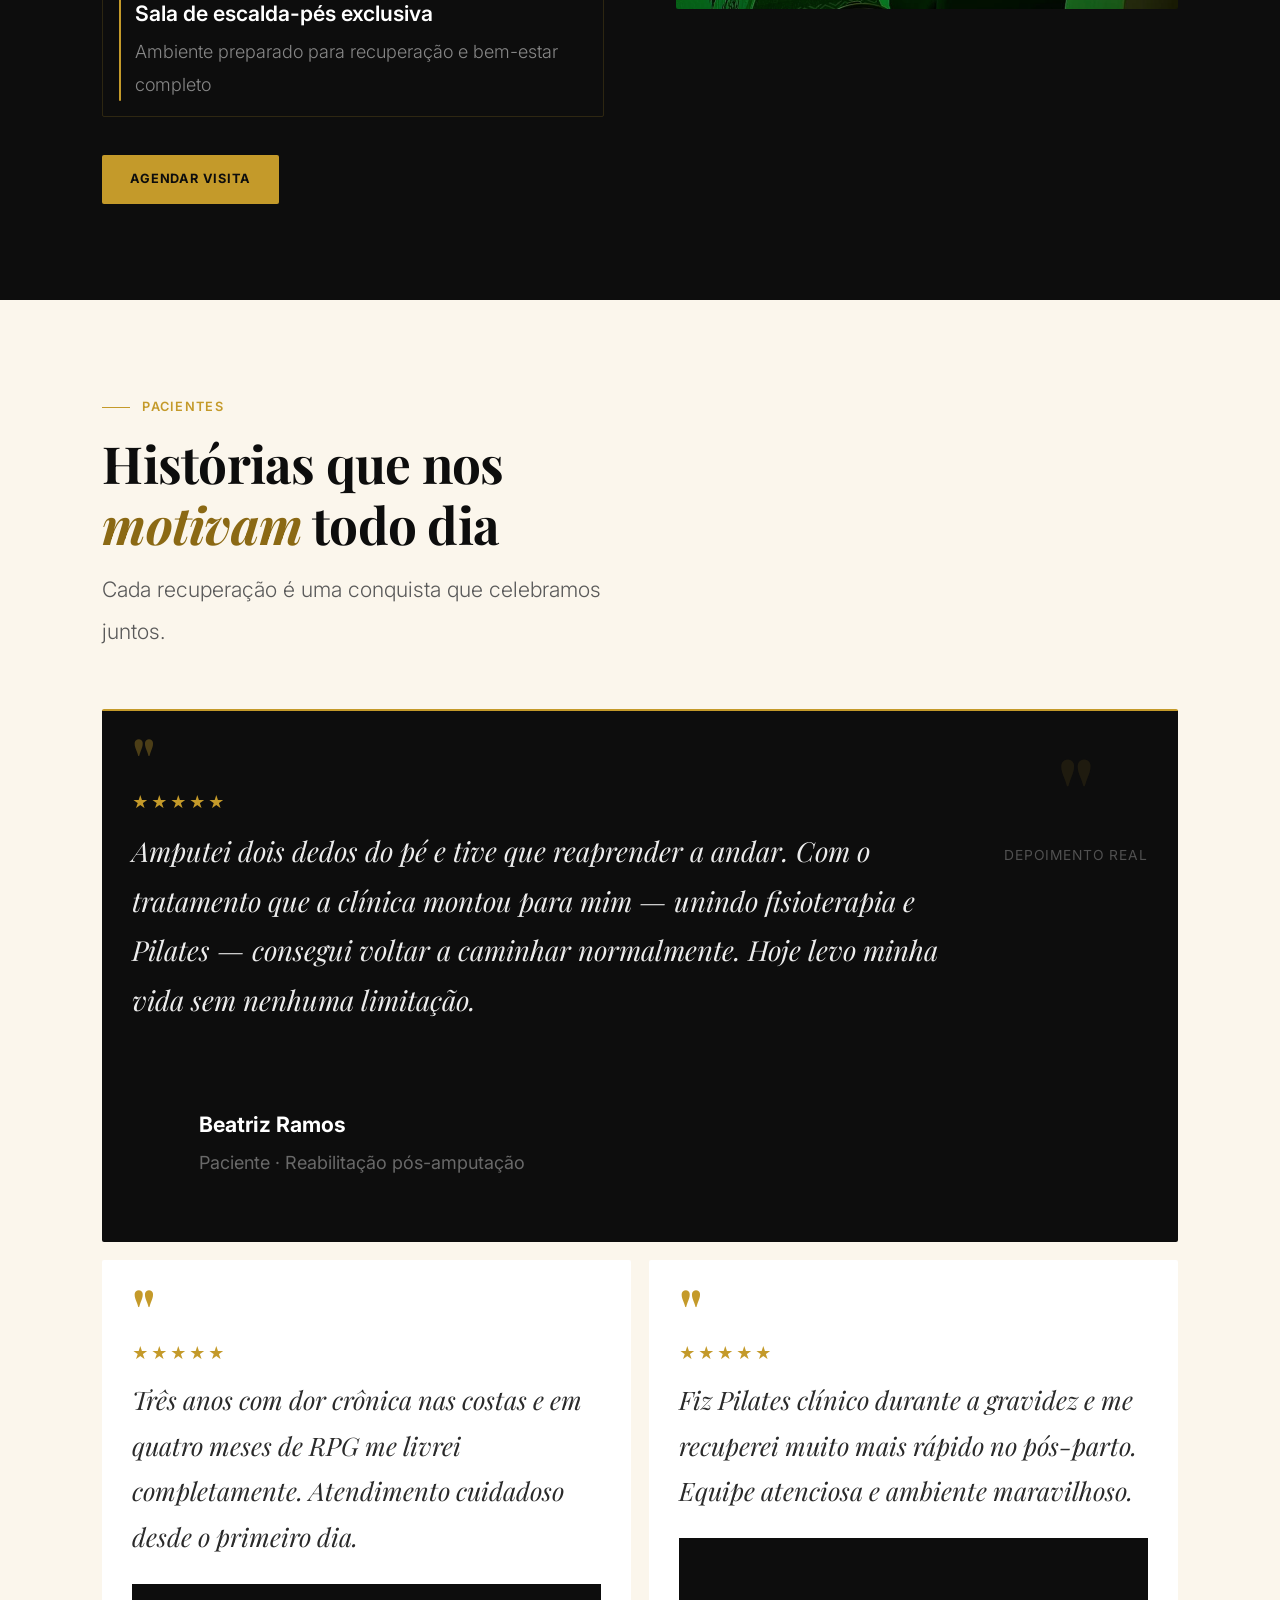
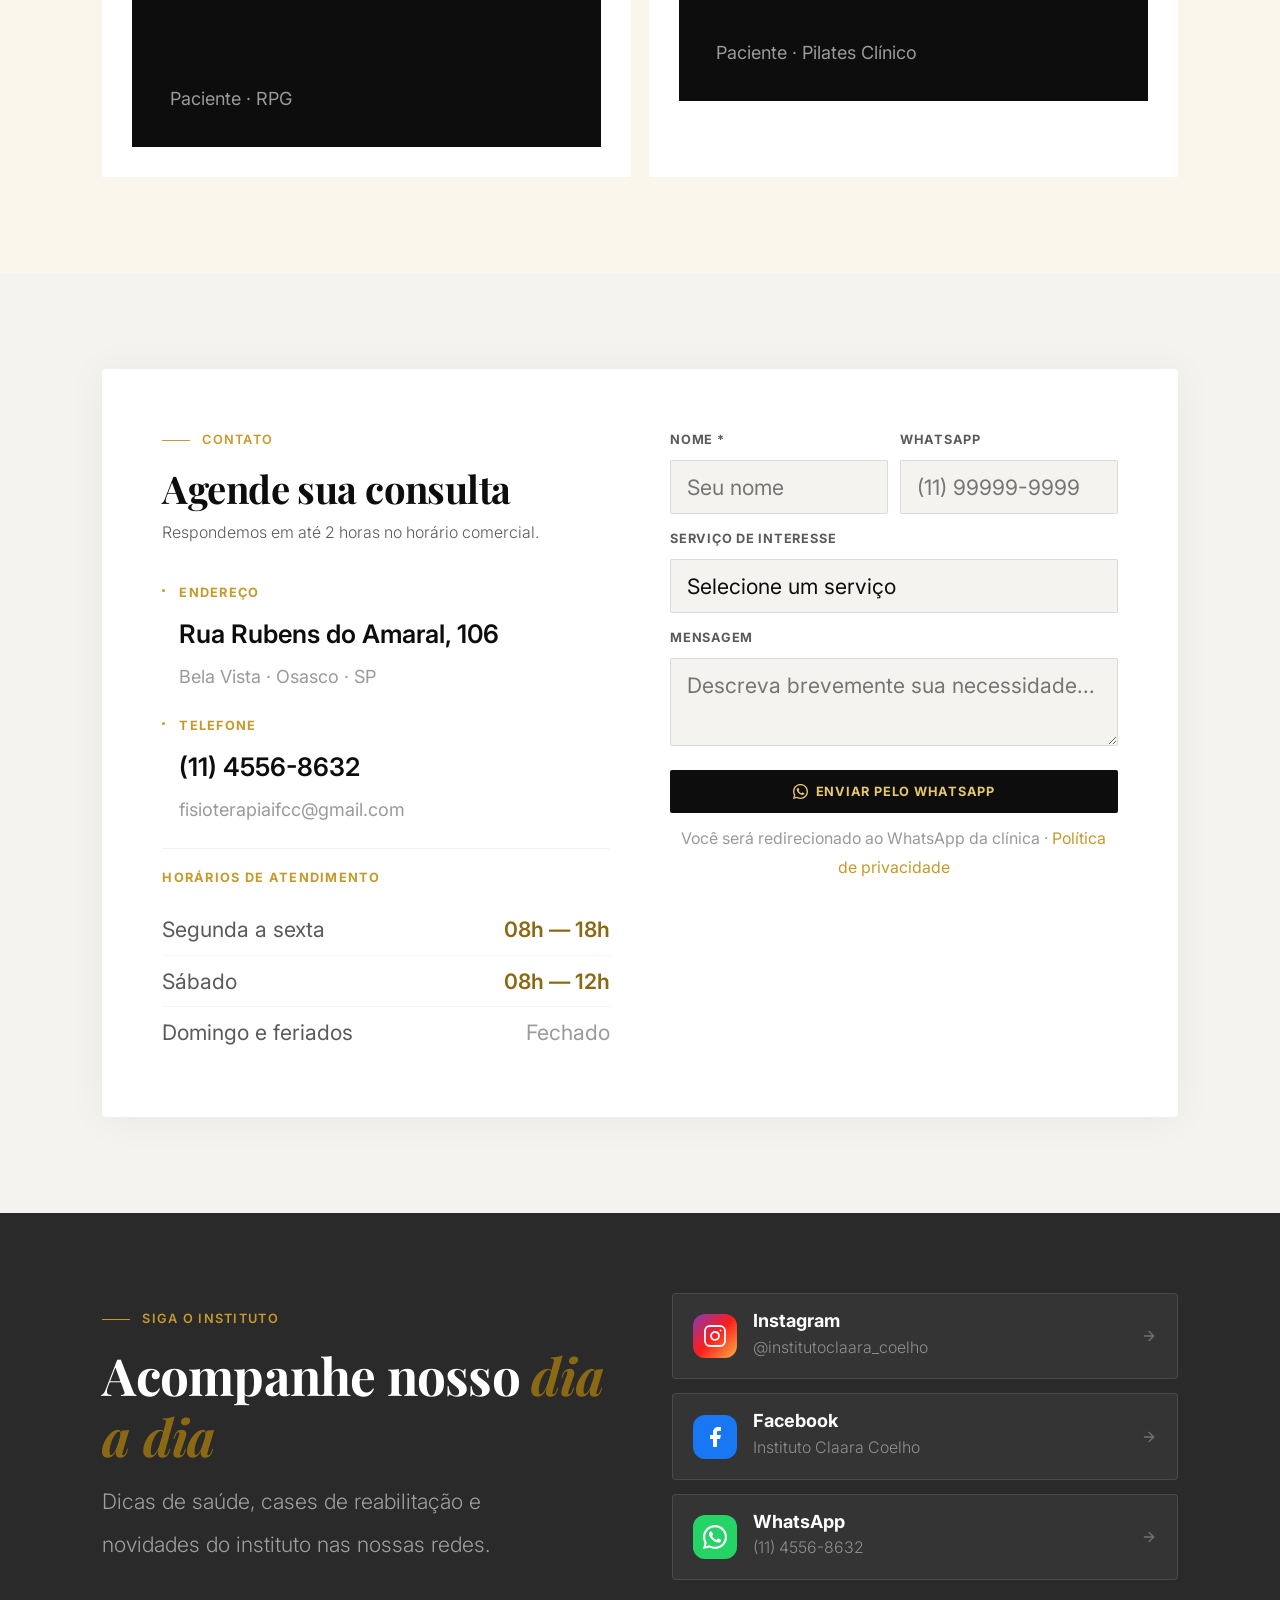
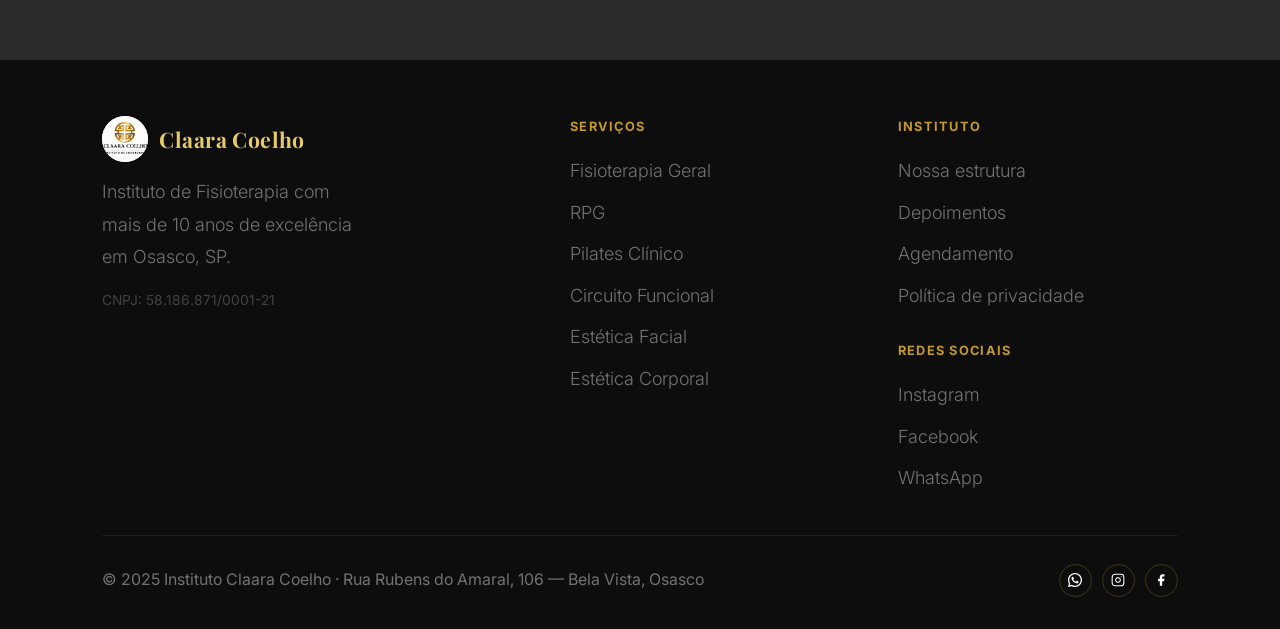
==== commit 697032aa: "Add files via upload" ====
--- a/index.html
+++ b/index.html
@@ -6,7 +6,7 @@
 
   <!-- SEO -->
   <title>Instituto Claara Coelho — Fisioterapia & Bem-estar em Osasco</title>
-  <meta name="description" content="O Instituto Claara Coelho oferece fisioterapia especializada, RPG, Pilates clínico, circuito funcional e estética em Osasco (SP). Mais de 15 anos cuidando da sua saúde e reabilitação.">
+  <meta name="description" content="O Instituto Claara Coelho oferece fisioterapia especializada, RPG, Pilates clínico, circuito funcional e estética em Osasco (SP). Mais de 10 anos cuidando da sua saúde e reabilitação.">
   <meta name="keywords" content="fisioterapia osasco, pilates osasco, RPG osasco, estética corporal osasco, reabilitação osasco, claara coelho">
   <meta name="author" content="Instituto Claara Coelho">
   <link rel="canonical" href="https://www.institutoclaaracoelho.com/">
@@ -15,15 +15,15 @@
   <meta property="og:type"        content="website">
   <meta property="og:url"         content="https://www.institutoclaaracoelho.com/">
   <meta property="og:title"       content="Instituto Claara Coelho — Fisioterapia & Bem-estar em Osasco">
-  <meta property="og:description" content="Fisioterapia, RPG, Pilates clínico e Estética em Osasco (SP). Mais de 15 anos de experiência. Agende agora pelo WhatsApp.">
-  <meta property="og:image"       content="assets/images/recepcao.png">
+  <meta property="og:description" content="Fisioterapia, RPG, Pilates clínico e Estética em Osasco (SP). Mais de 10 anos de experiência. Agende agora pelo WhatsApp.">
+  <meta property="og:image"       content="assets/images/recepcao2.jpeg">
   <meta property="og:locale"      content="pt_BR">
 
   <!-- Twitter Card -->
   <meta name="twitter:card"        content="summary_large_image">
   <meta name="twitter:title"       content="Instituto Claara Coelho — Fisioterapia & Bem-estar">
   <meta name="twitter:description" content="Fisioterapia, RPG, Pilates e Estética em Osasco. Agende pelo WhatsApp.">
-  <meta name="twitter:image"       content="assets/images/recepcao.png">
+  <meta name="twitter:image"       content="assets/images/recepcao2.jpeg">
 
   <!-- Favicon (logo) -->
   <link rel="icon" type="image/jpeg" href="assets/images/logo.jpeg">
@@ -114,7 +114,7 @@
 
   <div class="hero__left">
     <div class="hero__linha" aria-hidden="true"></div>
-    <p class="hero__eyebrow">Osasco · Bela Vista · Há mais de 15 anos</p>
+    <p class="hero__eyebrow">Osasco · Bela Vista · Há mais de 10 anos</p>
     <h1 class="hero__h1" id="hero-titulo">
       Cuidado que<br><em>transforma vidas</em>
     </h1>
@@ -132,7 +132,7 @@
     </div>
     <div class="hero__stats">
       <div>
-        <div class="hero__stat-num">+15</div>
+        <div class="hero__stat-num">+10</div>
         <div class="hero__stat-lbl">anos de experiência</div>
       </div>
       <div class="hero__stat-div" aria-hidden="true"></div>
@@ -142,7 +142,7 @@
       </div>
       <div class="hero__stat-div" aria-hidden="true"></div>
       <div>
-        <div class="hero__stat-num">+500</div>
+        <div class="hero__stat-num">+5.000</div>
         <div class="hero__stat-lbl">pacientes atendidos</div>
       </div>
     </div>
@@ -150,16 +150,16 @@
 
   <div class="hero__right" aria-hidden="true">
     <div class="hero__photo hero__photo--tall">
-      <img src="assets/images/recepcao.png" alt="Recepção do Instituto Claara Coelho" loading="eager" width="480" height="600">
+      <img src="assets/images/recepcao2.jpeg" alt="Recepção do Instituto Claara Coelho" loading="eager" width="480" height="600" style="object-position: center center;">
       <span class="hero__photo-lbl">Recepção</span>
     </div>
     <div class="hero__photo">
-      <img src="assets/images/pilates.png" alt="Studio de Pilates" loading="lazy" width="240" height="300">
-      <span class="hero__photo-lbl">Studio de Pilates</span>
+      <img src="assets/images/recepcao2.jpeg" alt="Balcão de atendimento" loading="lazy" width="240" height="300" style="object-position: right center;">
+      <span class="hero__photo-lbl">Atendimento</span>
     </div>
     <div class="hero__photo">
-      <img src="assets/images/relaxamento.png" alt="Sala de Relaxamento" loading="lazy" width="240" height="220">
-      <span class="hero__photo-lbl">Relaxamento</span>
+      <img src="assets/images/recepcao2.jpeg" alt="Logo na parede da recepção" loading="lazy" width="240" height="220" style="object-position: 80% top;">
+      <span class="hero__photo-lbl">Instituto</span>
     </div>
   </div>
 
@@ -261,28 +261,28 @@
         <div class="cred__bar" aria-hidden="true"></div>
         <div>
           <div class="cred__title">Studio de Pilates equipado</div>
-          <div class="cred__sub">Aparelhos Reformer e Cadillac profissionais</div>
+          <div class="cred__sub">Aparelhos Reformer, Cadillac e acessórios profissionais</div>
         </div>
       </li>
       <li class="cred">
         <div class="cred__bar" aria-hidden="true"></div>
         <div>
-          <div class="cred__title">Sala de escalda-pés e relaxamento</div>
-          <div class="cred__sub">Ambiente imersivo para recuperação completa</div>
+          <div class="cred__title">Sala de massagem terapêutica</div>
+          <div class="cred__sub">Iluminação especial e ambiente de total relaxamento</div>
         </div>
       </li>
       <li class="cred">
         <div class="cred__bar" aria-hidden="true"></div>
         <div>
-          <div class="cred__title">Salas de estética privativas</div>
-          <div class="cred__sub">Ambientação exclusiva com luz e aromaterapia</div>
+          <div class="cred__title">Cadeira de relaxamento</div>
+          <div class="cred__sub">Tecnologia de massagem com luz terapêutica</div>
         </div>
       </li>
       <li class="cred">
         <div class="cred__bar" aria-hidden="true"></div>
         <div>
-          <div class="cred__title">Equipe CREFITO certificada</div>
-          <div class="cred__sub">Fisioterapeutas e esteticistas especializadas</div>
+          <div class="cred__title">Sala de escalda-pés exclusiva</div>
+          <div class="cred__sub">Ambiente preparado para recuperação e bem-estar completo</div>
         </div>
       </li>
     </ul>
@@ -294,13 +294,20 @@
 
   <div class="sobre__fotos" aria-hidden="true">
     <div class="sfoto sfoto--tall">
-      <img src="assets/images/pilates.png" alt="Studio de Pilates" loading="lazy" width="300" height="420">
+      <img src="assets/images/studio_pilates.jpeg" alt="Studio de Pilates com aparelhos Reformer" loading="lazy" width="300" height="440" style="object-position: center center;">
+      <span class="sfoto__lbl">Studio de Pilates</span>
     </div>
     <div class="sfoto">
-      <img src="assets/images/escalda.png" alt="Sala de escalda-pés" loading="lazy" width="300" height="220">
+      <img src="assets/images/sala_massagem.jpeg" alt="Sala de massagem" loading="lazy" width="300" height="220" style="object-position: center 40%;">
+      <span class="sfoto__lbl">Sala de Massagem</span>
     </div>
     <div class="sfoto">
-      <img src="assets/images/relaxamento.png" alt="Sala de relaxamento" loading="lazy" width="300" height="170">
+      <img src="assets/images/cadeira_relaxamento.jpeg" alt="Cadeira de relaxamento" loading="lazy" width="300" height="220" style="object-position: center center;">
+      <span class="sfoto__lbl">Cadeira de Relaxamento</span>
+    </div>
+    <div class="sfoto sfoto--wide">
+      <img src="assets/images/sala_escalda.jpeg" alt="Sala de escalda-pés" loading="lazy" width="600" height="200" style="object-position: center 60%;">
+      <span class="sfoto__lbl">Sala de Escalda-pés</span>
     </div>
   </div>
 
@@ -519,7 +526,7 @@
         <img src="assets/images/logo.jpeg" alt="Logo Claara Coelho" width="46" height="46" loading="lazy">
         <span class="footer__nome">Claara Coelho</span>
       </div>
-      <p class="footer__desc">Instituto de Fisioterapia com mais de 15 anos de cuidado e excelência em Osasco, SP.</p>
+      <p class="footer__desc">Instituto de Fisioterapia com mais de 10 anos de excelência em Osasco, SP.</p>
       <p class="footer__cnpj">CNPJ: 58.186.871/0001-21</p>
     </div>
     <div>
--- a/assets/css/style.css
+++ b/assets/css/style.css
@@ -20,22 +20,22 @@
   --sans:        'Inter', system-ui, sans-serif;
 
   /* ── TYPE SCALE (Major Third, base 16px) ── */
-  --text-xs:    0.75rem;   /* 12px — notas, cnpj */
-  --text-sm:    0.875rem;  /* 14px — corpo secundário, footer links */
-  --text-base:  1rem;      /* 16px — corpo principal */
-  --text-md:    1.125rem;  /* 18px — lead, subtítulos */
-  --text-lg:    1.375rem;  /* 22px — card titles */
-  --text-xl:    1.75rem;   /* 28px — subtítulos de seção */
-  --text-2xl:   2.25rem;   /* 36px — títulos de seção (mobile) */
-  --text-3xl:   3rem;      /* 48px — hero (mobile) */
+  --text-xs:    0.8125rem;  /* 13.8px — notas, cnpj */
+  --text-sm:    0.9375rem;  /* ~16px  — corpo secundário, footer links */
+  --text-base:  1.0625rem;  /* 18px   — corpo principal */
+  --text-md:    1.25rem;    /* ~21px  — lead, subtítulos */
+  --text-lg:    1.5rem;     /* ~25px  — card titles */
+  --text-xl:    2rem;       /* ~34px  — subtítulos de seção */
+  --text-2xl:   2.5rem;     /* ~42px  — títulos de seção (mobile) */
+  --text-3xl:   3.5rem;     /* ~60px  — hero (mobile) */
   /* Eyebrow / label fixo */
-  --text-label: 0.6875rem; /* 11px — mínimo legível para uppercase */
+  --text-label: 0.75rem;    /* ~13px  — uppercase labels — sempre legível */
   /* Line-heights */
   --lh-tight:   1.15;  /* títulos display */
   --lh-snug:    1.35;  /* subtítulos */
-  --lh-normal:  1.6;   /* corpo compacto */
-  --lh-relaxed: 1.75;  /* corpo principal */
-  --lh-loose:   1.9;   /* corpo longo / acessível */
+  --lh-normal:  1.65;  /* corpo compacto */
+  --lh-relaxed: 1.8;   /* corpo principal */
+  --lh-loose:   2.0;   /* corpo longo / acessível */
   /* Letter-spacing */
   --ls-tight:   -0.01em;
   --ls-normal:  0;
@@ -47,7 +47,7 @@
 
 /* ── RESET ── */
 *, *::before, *::after { box-sizing: border-box; margin: 0; padding: 0; }
-html { scroll-behavior: smooth; font-size: 16px; -webkit-text-size-adjust: 100%; }
+html { scroll-behavior: smooth; font-size: 17px; -webkit-text-size-adjust: 100%; }
 body {
   font-family: var(--sans);
   background: var(--branco);
@@ -83,15 +83,15 @@
 .eyebrow::before { content: ''; width: 28px; height: 1px; background: var(--ouro); flex-shrink: 0; }
 .section-title {
   font-family: var(--serif);
-  font-size: clamp(1.75rem, 3.8vw, 2.875rem);
-  font-weight: 700; line-height: var(--lh-tight);
+  font-size: clamp(2rem, 4vw, 3.25rem);
+  font-weight: 700; line-height: 1.18; letter-spacing: -0.015em;
   color: var(--preto); max-width: 600px; margin-bottom: 14px;
 }
 .section-title em { font-style: italic; color: var(--ouro-escuro); }
 .section-desc {
   font-size: var(--text-md); color: var(--cinza-med);
-  line-height: var(--lh-loose); max-width: 520px;
-  margin-bottom: 52px; font-weight: 300;
+  line-height: var(--lh-loose); max-width: 540px;
+  margin-bottom: 56px; font-weight: 300;
 }
 
 /* ── BOTÕES ── */
@@ -175,9 +175,9 @@
 }
 .nav__mobile.open { display: flex; }
 .nav__mobile a {
-  font-size: var(--text-base); font-weight: 500; color: rgba(255,255,255,0.75);
-  letter-spacing: var(--ls-wide); text-transform: uppercase;
-  padding: 18px 0; border-bottom: 1px solid rgba(196,154,42,0.12);
+  font-size: var(--text-md); font-weight: 500; color: rgba(255,255,255,0.8);
+  letter-spacing: var(--ls-wide); text-transform: uppercase;
+  padding: 20px 0; border-bottom: 1px solid rgba(196,154,42,0.12);
   transition: color var(--transition);
 }
 .nav__mobile a:hover { color: var(--ouro-claro); }
@@ -200,8 +200,8 @@
 .hero__eyebrow { font-size: var(--text-label); font-weight: 600; letter-spacing: var(--ls-wider); text-transform: uppercase; color: var(--ouro); margin-bottom: 18px; }
 .hero__h1 {
   font-family: var(--serif);
-  font-size: clamp(2.25rem, 4.5vw, 3.75rem);
-  font-weight: 800; line-height: var(--lh-tight); color: var(--branco); margin-bottom: 6px;
+  font-size: clamp(2.6rem, 5.5vw, 4.25rem);
+  font-weight: 800; line-height: 1.06; letter-spacing: -0.02em; color: var(--branco); margin-bottom: 6px;
 }
 .hero__h1 em { font-style: italic; color: var(--ouro-claro); }
 .hero__sub {
@@ -211,24 +211,33 @@
   color: rgba(255,255,255,.45); margin-bottom: 26px;
 }
 .hero__desc {
-  font-size: var(--text-md); color: rgba(255,255,255,0.55);
+  font-size: var(--text-md); color: rgba(255,255,255,0.6);
   line-height: var(--lh-loose); margin-bottom: 44px;
-  max-width: 400px; font-weight: 300;
+  max-width: 420px; font-weight: 400;
 }
 .hero__btns { display: flex; gap: 12px; flex-wrap: wrap; margin-bottom: 56px; }
-.hero__stats { display: flex; gap: 32px; padding-top: 32px; border-top: 1px solid rgba(255,255,255,0.07); }
-.hero__stat-num { font-family: var(--serif); font-size: clamp(1.75rem, 2.5vw, 2.25rem); font-weight: 700; color: var(--ouro-claro); line-height: 1; }
-.hero__stat-lbl { font-size: var(--text-label); color: rgba(255,255,255,.45); margin-top: 4px; letter-spacing: 0.03em; }
-.hero__stat-div { width: 1px; background: rgba(255,255,255,0.08); }
+.hero__stats { display: flex; gap: 0; padding-top: 36px; border-top: 1px solid rgba(196,154,42,0.2); }
+.hero__stat-num { font-family: var(--serif); font-size: clamp(2.4rem, 3.5vw, 3.2rem); font-weight: 800; color: var(--ouro-claro); line-height: 1; letter-spacing: -0.02em; }
+.hero__stat-lbl { font-size: var(--text-sm); color: rgba(255,255,255,.55); margin-top: 6px; letter-spacing: 0.04em; text-transform: uppercase; font-weight: 500; }
+.hero__stat-div { width: 1px; min-height: 48px; background: rgba(196,154,42,0.2); flex-shrink: 0; align-self: center; }
+.hero__stats > div:not(.hero__stat-div) { padding: 0 32px; }
+.hero__stats > div:first-child { padding-left: 0; }
 .hero__right { display: grid; grid-template-columns: 1fr 1fr; grid-template-rows: 55% 45%; }
 .hero__photo { overflow: hidden; position: relative; }
 .hero__photo img {
   width: 100%; height: 100%; object-fit: cover;
-  filter: brightness(0.72) saturate(0.85);
+  object-position: center center;
+  filter: brightness(0.82) saturate(0.9) contrast(1.05);
   transition: transform 0.6s ease, filter 0.4s ease;
 }
-.hero__photo:hover img { transform: scale(1.04); filter: brightness(0.88) saturate(1); }
+.hero__photo:hover img { transform: scale(1.03); filter: brightness(0.95) saturate(1.05) contrast(1.02); }
 .hero__photo--tall { grid-row: span 2; }
+.hero__photo:not(.hero__photo--tall)::after {
+  content: '';
+  position: absolute; inset: 0;
+  background: linear-gradient(160deg, rgba(13,13,13,0.3) 0%, transparent 60%);
+  pointer-events: none;
+}
 .hero__photo-lbl {
   position: absolute; bottom: 10px; left: 12px;
   font-size: var(--text-xs); letter-spacing: var(--ls-wide); text-transform: uppercase;
@@ -268,11 +277,11 @@
 }
 .serv:hover { border-color: var(--ouro); background: var(--ouro-pale); }
 .serv__num {
-  font-family: var(--serif); font-size: clamp(2rem, 3vw, 2.75rem); font-weight: 700;
-  color: rgba(196,154,42,0.12); line-height: 1; margin-bottom: 14px;
-}
-.serv__nome { font-family: var(--serif); font-size: var(--text-lg); font-weight: 700; color: var(--preto); margin-bottom: 9px; }
-.serv__desc { font-size: var(--text-sm); color: var(--cinza-med); line-height: var(--lh-relaxed); font-weight: 300; }
+  font-family: var(--serif); font-size: clamp(2.5rem, 3.5vw, 3.5rem); font-weight: 700;
+  color: rgba(196,154,42,0.10); line-height: 1; margin-bottom: 18px;
+}
+.serv__nome { font-family: var(--serif); font-size: var(--text-xl); font-weight: 700; color: var(--preto); margin-bottom: 9px; }
+.serv__desc { font-size: var(--text-base); color: var(--cinza-med); line-height: var(--lh-relaxed); font-weight: 300; }
 .serv__arr {
   display: inline-flex; align-items: center; gap: 5px;
   font-size: var(--text-label); font-weight: 700; color: var(--ouro);
@@ -297,21 +306,42 @@
   border: 1px solid rgba(196,154,42,0.18); border-radius: 2px;
 }
 .cred__bar { width: 2px; background: var(--ouro); border-radius: 2px; flex-shrink: 0; align-self: stretch; }
-.cred__title { font-size: var(--text-base); font-weight: 600; color: var(--branco); margin-bottom: 3px; }
-.cred__sub { font-size: var(--text-sm); color: rgba(255,255,255,0.45); font-weight: 300; }
+.cred__title { font-size: var(--text-md); font-weight: 600; color: var(--branco); margin-bottom: 4px; }
+.cred__sub { font-size: var(--text-base); color: rgba(255,255,255,0.5); font-weight: 300; }
 .sobre__fotos {
   display: grid;
   grid-template-columns: 1fr 1fr;
-  grid-template-rows: 250px 170px;
-  gap: 3px;
-}
-.sfoto { overflow: hidden; border-radius: 2px; }
+  grid-template-rows: 240px 200px 160px;
+  gap: 4px;
+}
+.sfoto {
+  overflow: hidden; border-radius: 2px;
+  position: relative;
+}
 .sfoto img {
   width: 100%; height: 100%; object-fit: cover;
-  filter: brightness(0.82); transition: transform 0.5s ease;
-}
-.sfoto:hover img { transform: scale(1.05); }
+  filter: brightness(0.8) saturate(0.92);
+  transition: transform 0.55s ease, filter 0.4s ease;
+}
+.sfoto:hover img { transform: scale(1.05); filter: brightness(0.92) saturate(1.05); }
 .sfoto--tall { grid-row: span 2; }
+.sfoto--wide { grid-column: span 2; }
+/* Label sobre foto */
+.sfoto__lbl {
+  position: absolute;
+  bottom: 10px; left: 12px;
+  font-size: var(--text-xs);
+  font-weight: 600;
+  letter-spacing: var(--ls-wide);
+  text-transform: uppercase;
+  color: rgba(255,255,255,0.85);
+  background: rgba(13,13,13,0.5);
+  padding: 4px 10px;
+  border-radius: 2px;
+  backdrop-filter: blur(4px);
+  -webkit-backdrop-filter: blur(4px);
+  pointer-events: none;
+}
 
 /* ============================================================
    DEPOIMENTOS
@@ -334,15 +364,15 @@
 }
 .dep--destaque .dep__aspas { color: rgba(196,154,42,0.35); }
 .dep__texto {
-  font-family: var(--serif); font-size: var(--text-md);
+  font-family: var(--serif); font-size: var(--text-lg);
   font-weight: 400; font-style: italic;
-  color: var(--cinza-esc); line-height: var(--lh-relaxed); margin-bottom: 22px;
-}
-.dep--destaque .dep__texto { color: rgba(255,255,255,0.88); font-size: clamp(1.125rem, 2vw, 1.375rem); }
+  color: var(--cinza-esc); line-height: var(--lh-relaxed); margin-bottom: 24px;
+}
+.dep--destaque .dep__texto { color: rgba(255,255,255,0.92); font-size: clamp(1.25rem, 2.2vw, 1.625rem); }
 .dep__stars { color: var(--ouro); font-size: var(--text-sm); letter-spacing: 2px; margin-bottom: 8px; }
-.dep__nome { font-size: var(--text-base); font-weight: 700; color: var(--preto); }
+.dep__nome { font-size: var(--text-md); font-weight: 700; color: var(--preto); }
 .dep--destaque .dep__nome { color: var(--branco); }
-.dep__tipo { font-size: var(--text-sm); color: var(--cinza-lev); margin-top: 3px; }
+.dep__tipo { font-size: var(--text-base); color: var(--cinza-lev); margin-top: 4px; }
 .dep--destaque .dep__tipo { color: rgba(255,255,255,0.38); }
 .dep__big { font-family: var(--serif); font-size: clamp(4rem, 8vw, 6rem); font-weight: 700; color: rgba(196,154,42,0.1); line-height: 1; text-align: center; }
 .dep__big-lbl { font-size: var(--text-xs); color: rgba(255,255,255,0.28); text-align: center; letter-spacing: var(--ls-wide); text-transform: uppercase; }
@@ -359,11 +389,11 @@
 .contact__item { display: flex; align-items: flex-start; gap: 14px; margin-bottom: 22px; }
 .contact__dot { width: 3px; height: 3px; border-radius: 50%; background: var(--ouro); flex-shrink: 0; margin-top: 7px; }
 .contact__label { font-size: var(--text-label); font-weight: 700; color: var(--ouro); letter-spacing: var(--ls-wider); text-transform: uppercase; margin-bottom: 6px; }
-.contact__value { font-size: var(--text-md); color: var(--preto); font-weight: 500; }
-.contact__sub { font-size: var(--text-sm); color: var(--cinza-lev); margin-top: 3px; }
+.contact__value { font-size: var(--text-lg); color: var(--preto); font-weight: 600; }
+.contact__sub { font-size: var(--text-base); color: var(--cinza-lev); margin-top: 4px; }
 .horarios { border-top: 1px solid rgba(0,0,0,0.06); padding-top: 18px; margin-top: 22px; }
 .horarios__title { font-size: var(--text-label); font-weight: 700; color: var(--ouro); letter-spacing: var(--ls-wider); text-transform: uppercase; margin-bottom: 14px; }
-.horario-row { display: flex; justify-content: space-between; font-size: var(--text-base); padding: 6px 0; border-bottom: 1px solid rgba(0,0,0,0.04); }
+.horario-row { display: flex; justify-content: space-between; font-size: var(--text-md); padding: 6px 0; border-bottom: 1px solid rgba(0,0,0,0.04); }
 .horario-row:last-child { border-bottom: none; }
 .horario-row__dia { color: var(--cinza-med); }
 .horario-row__hrs { color: var(--ouro-escuro); font-weight: 600; }
@@ -380,7 +410,7 @@
   width: 100%;
   background: var(--cinza-bg);
   border: 1px solid rgba(0,0,0,0.1); border-radius: 2px;
-  padding: 12px 14px; font-family: var(--sans); font-size: var(--text-base); color: var(--preto);
+  padding: 13px 16px; font-family: var(--sans); font-size: var(--text-md); color: var(--preto);
   transition: border-color var(--transition), box-shadow var(--transition);
   outline: none; appearance: none;
 }
@@ -415,14 +445,14 @@
 .footer__logo { display: flex; align-items: center; gap: 11px; margin-bottom: 14px; }
 .footer__logo img { height: 46px; width: 46px; object-fit: contain; border-radius: 50%; background: #fff; }
 .footer__nome { font-family: var(--serif); font-size: var(--text-md); font-weight: 700; color: var(--ouro-claro); letter-spacing: 0.02em; }
-.footer__desc { font-size: var(--text-sm); line-height: var(--lh-relaxed); max-width: 260px; font-weight: 300; }
+.footer__desc { font-size: var(--text-base); line-height: var(--lh-relaxed); max-width: 270px; font-weight: 300; }
 .footer__cnpj { font-size: var(--text-xs); margin-top: 14px; color: rgba(255,255,255,0.22); }
 .footer__col-title { font-size: var(--text-label); font-weight: 700; color: var(--ouro); letter-spacing: var(--ls-wider); text-transform: uppercase; margin-bottom: 16px; }
 .footer__links { list-style: none; display: flex; flex-direction: column; gap: 9px; }
-.footer__links li { font-size: var(--text-sm); }
+.footer__links li { font-size: var(--text-base); }
 .footer__links a { color: rgba(255,255,255,0.42); transition: color var(--transition); font-weight: 300; }
 .footer__links a:hover { color: var(--ouro-claro); }
-.footer__bottom { display: flex; justify-content: space-between; align-items: center; font-size: var(--text-xs); }
+.footer__bottom { display: flex; justify-content: space-between; align-items: center; font-size: var(--text-sm); }
 .footer__social { display: flex; gap: 10px; }
 .social-btn {
   width: 33px; height: 33px; border-radius: 50%;
@@ -456,7 +486,11 @@
   .hero__right { height: 50svh; }
   .hero__left { padding: 100px 6% 60px; }
   .sobre { grid-template-columns: 1fr; }
-  .sobre__fotos { grid-template-rows: 220px 150px; }
+  .sobre__fotos {
+    grid-template-columns: 1fr 1fr;
+    grid-template-rows: 200px 160px 130px;
+  }
+  .sfoto--wide { grid-column: span 2; }
   .dep-grid { grid-template-columns: 1fr; }
   .dep--destaque { grid-column: span 1; grid-template-columns: 1fr; }
   .dep__big { display: none; }
@@ -472,7 +506,9 @@
   .servicos__grid { grid-template-columns: 1fr; }
   .form__row { grid-template-columns: 1fr; }
   .agendamento__inner { padding: 28px 20px; }
-  .hero__stats { gap: 20px; }
+  .hero__stats { gap: 0; }
+  .hero__stats > div:not(.hero__stat-div) { padding: 0 16px; }
+  .hero__stats > div:first-child { padding-left: 0; }
   .footer__bottom { flex-direction: column; gap: 16px; text-align: center; }
 }
 
@@ -535,7 +571,7 @@
   line-height: 1.2;
 }
 .rede-btn__handle {
-  font-size: var(--text-xs);
+  font-size: var(--text-sm);
   color: rgba(255,255,255,0.45);
   margin-top: 2px;
   font-weight: 300;
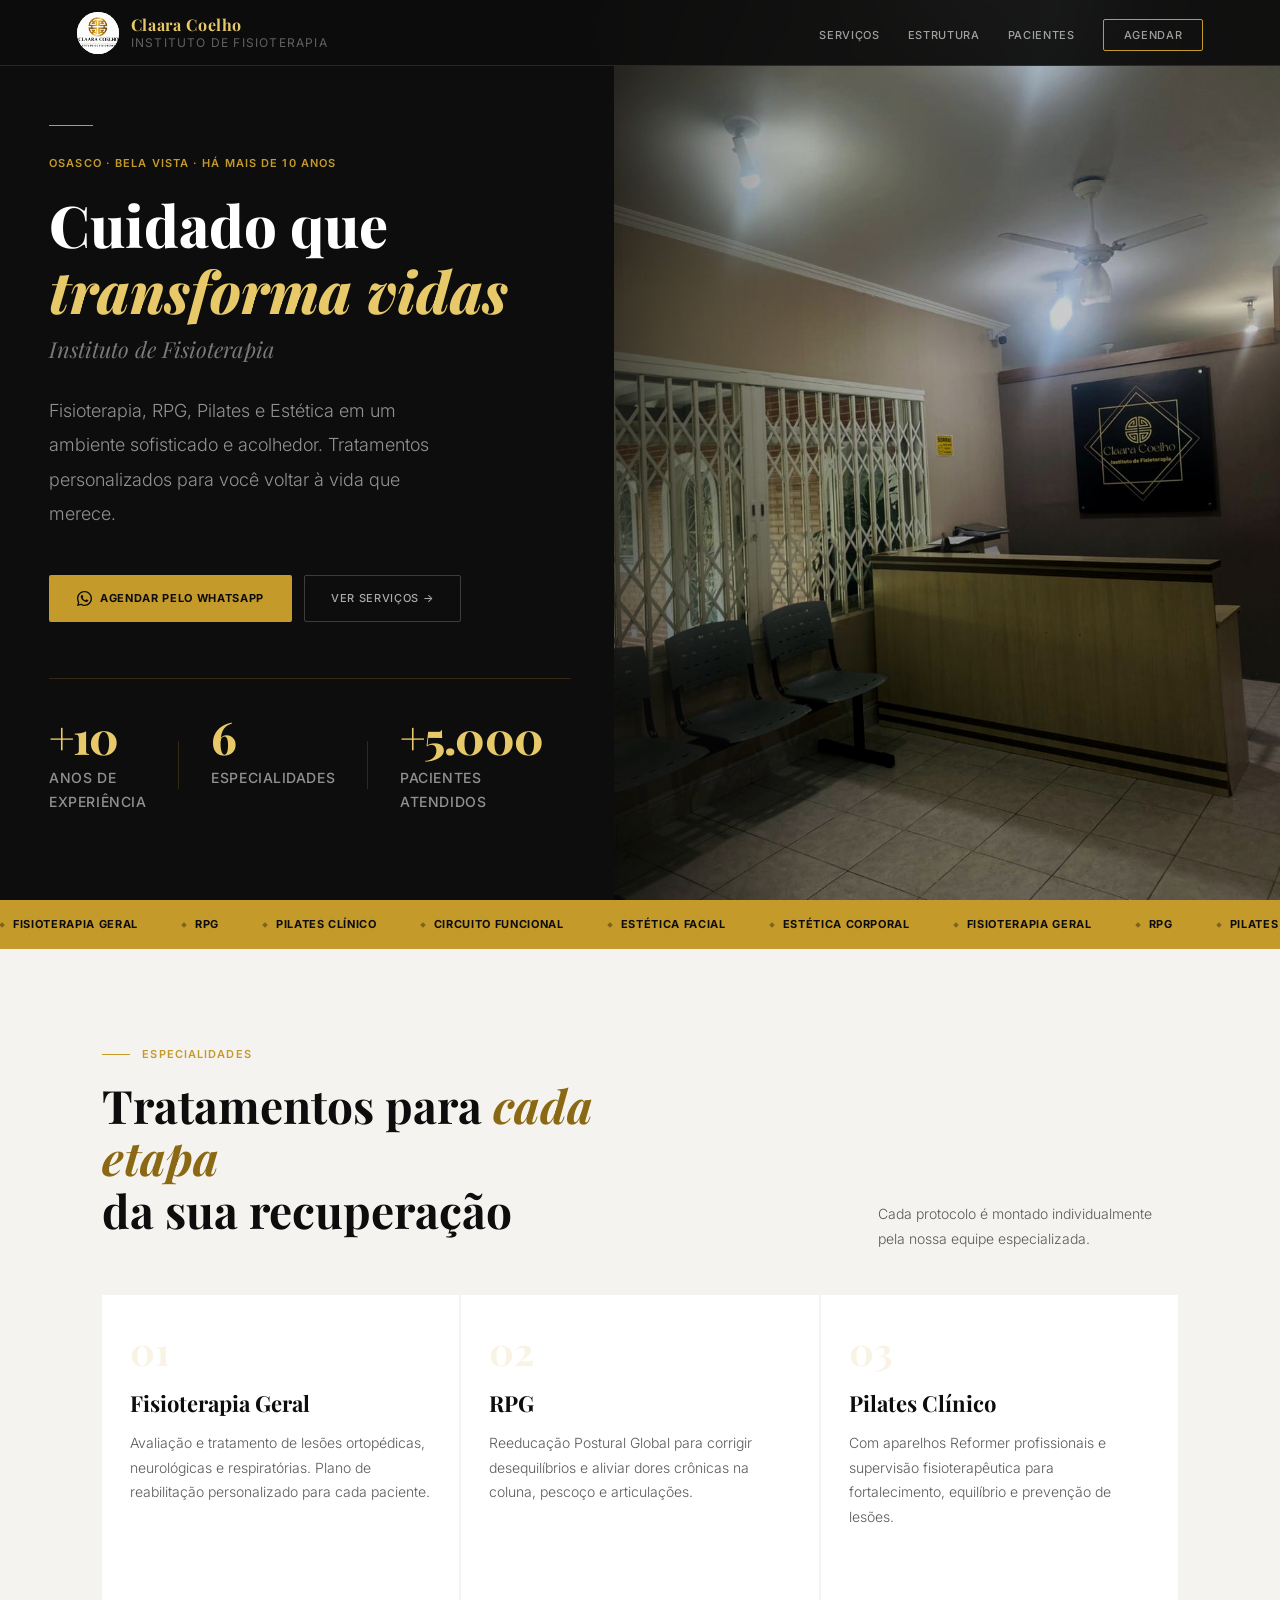
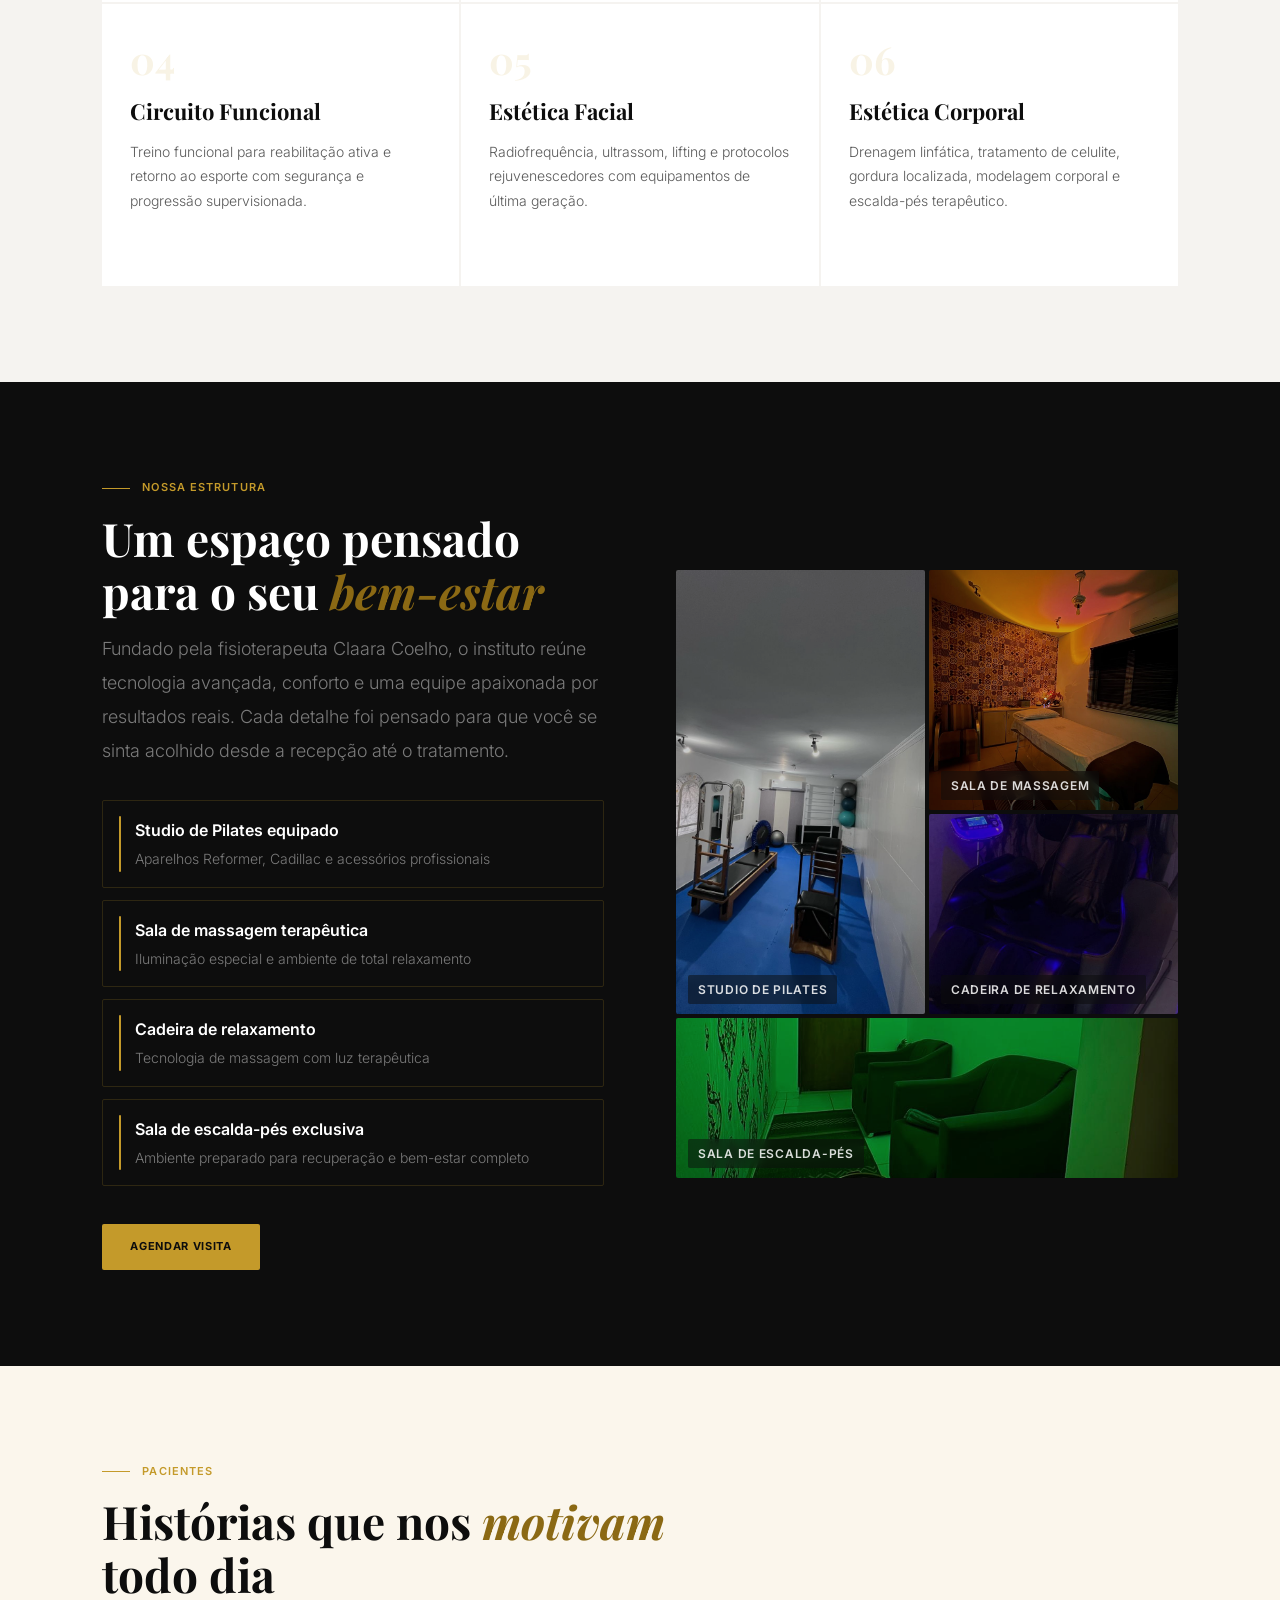
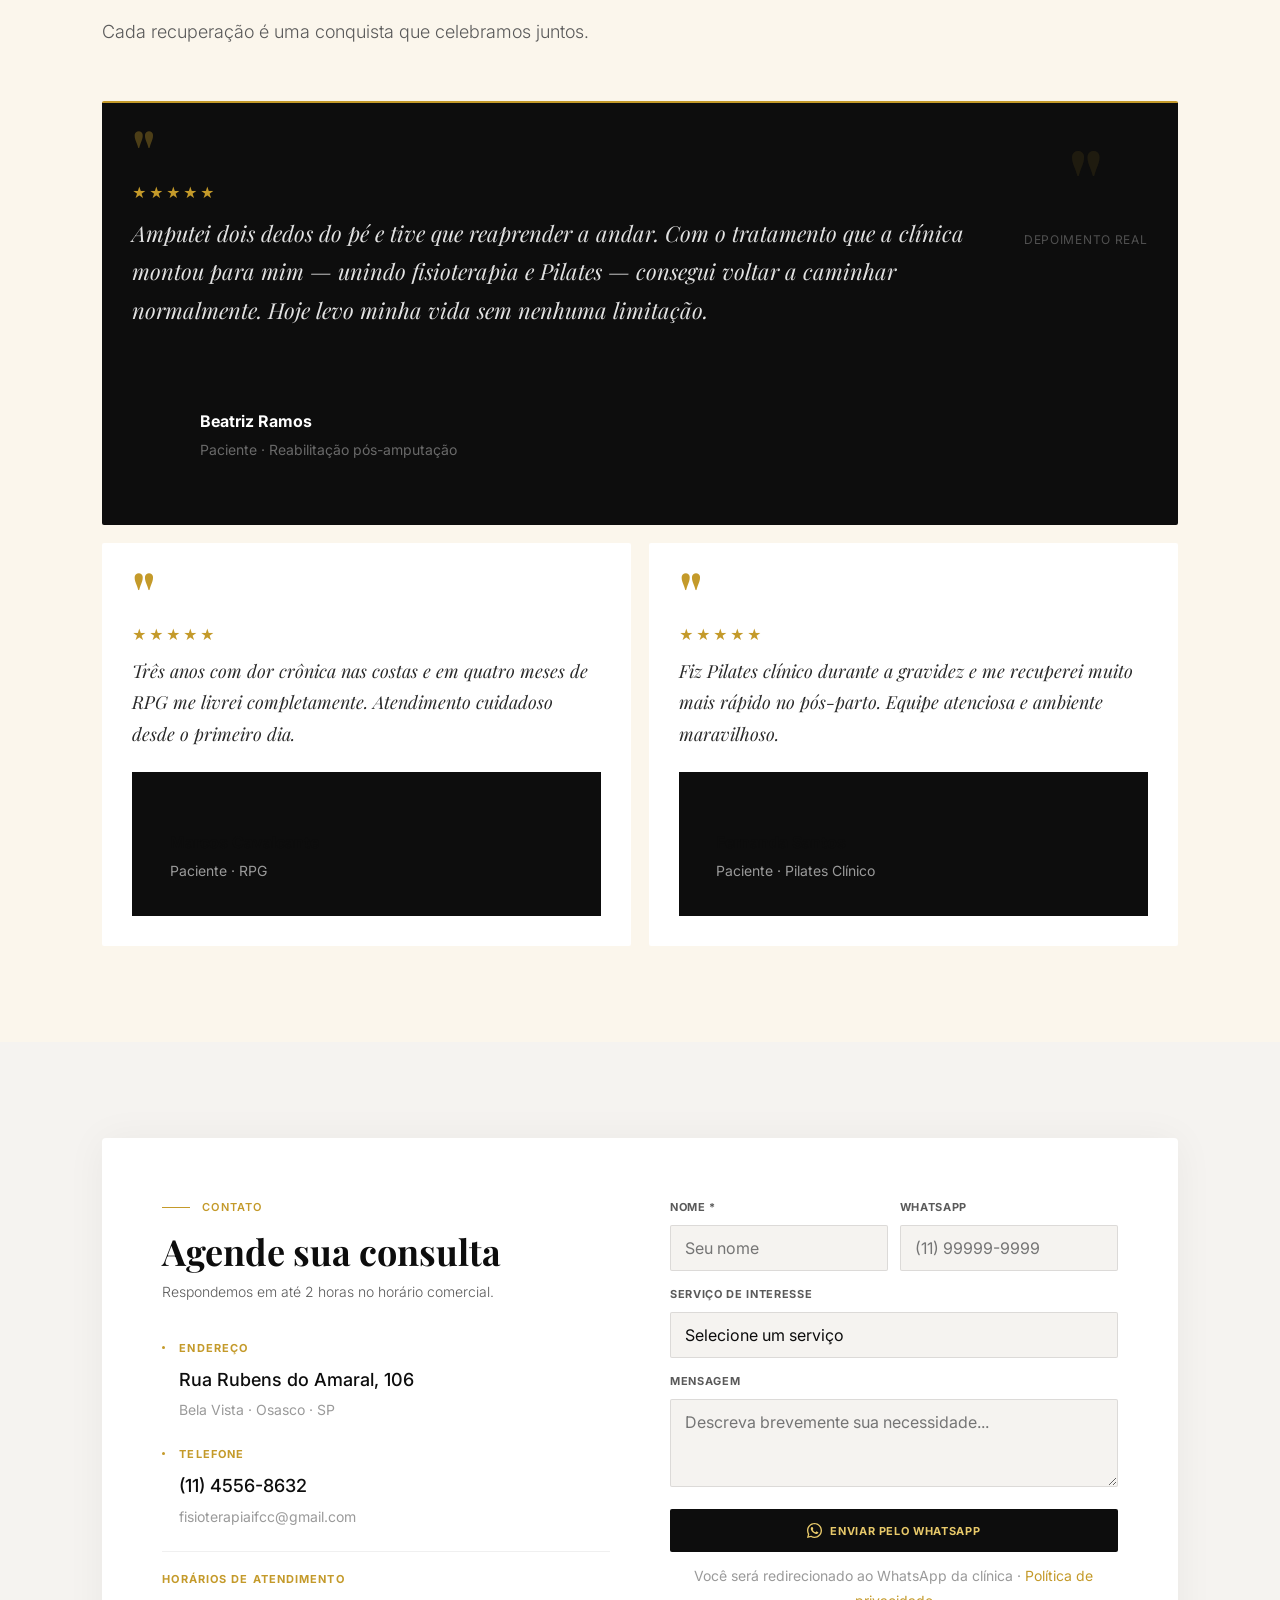
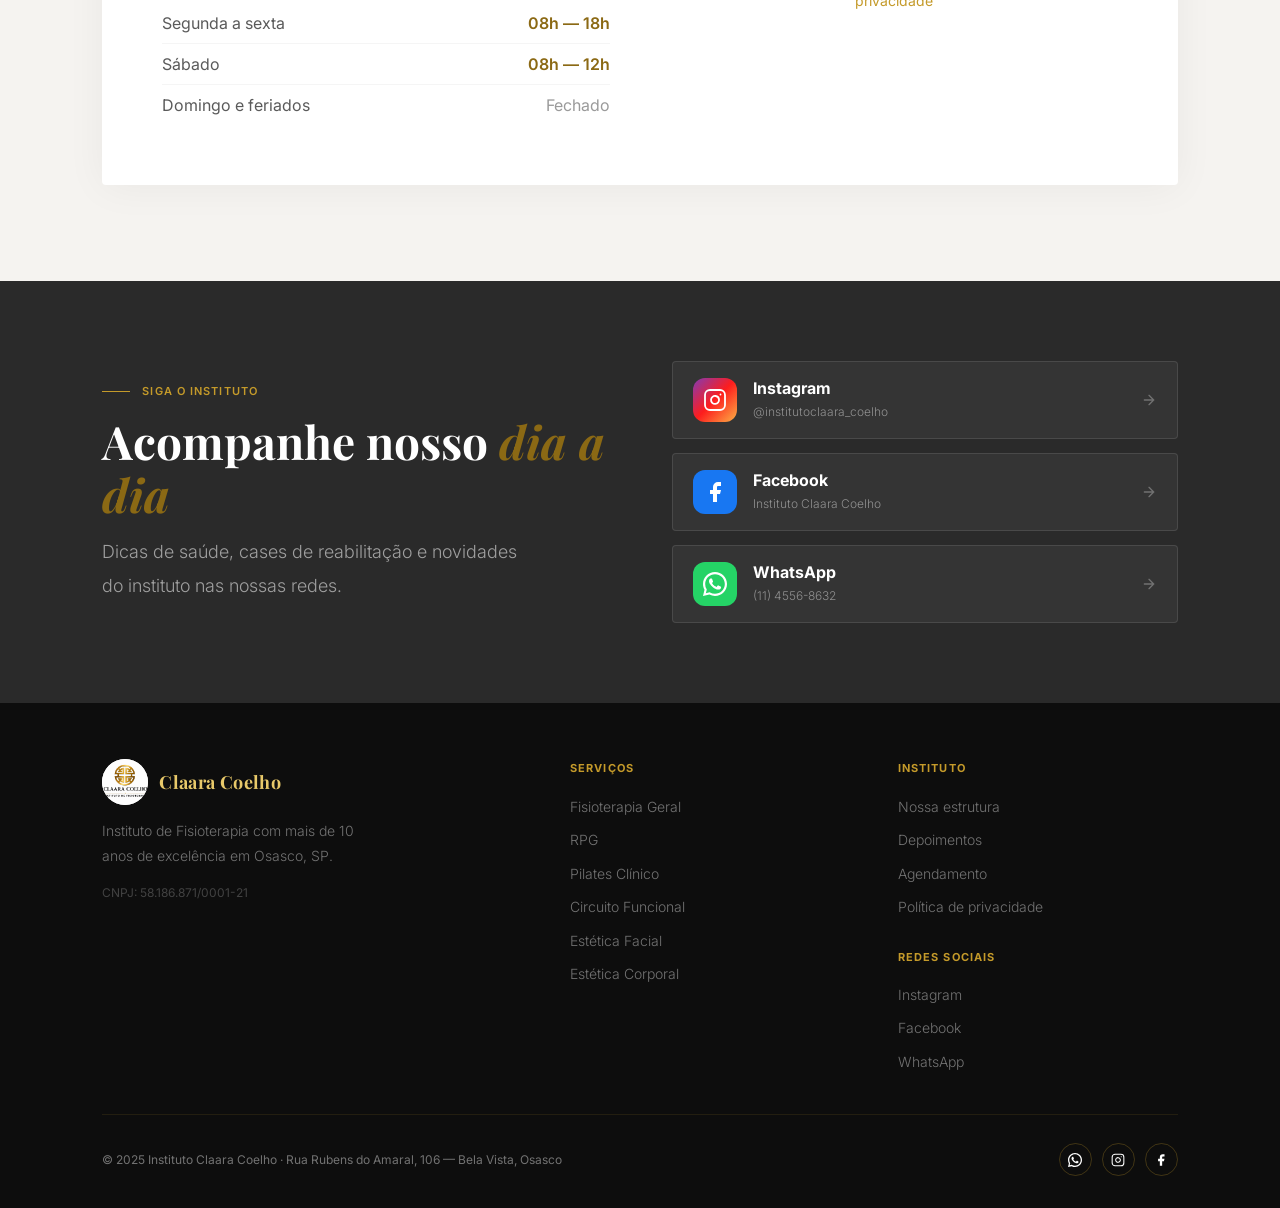
==== commit aa572272: "Add files via upload" ====
--- a/index.html
+++ b/index.html
@@ -148,18 +148,9 @@
     </div>
   </div>
 
-  <div class="hero__right" aria-hidden="true">
-    <div class="hero__photo hero__photo--tall">
-      <img src="assets/images/recepcao2.jpeg" alt="Recepção do Instituto Claara Coelho" loading="eager" width="480" height="600" style="object-position: center center;">
-      <span class="hero__photo-lbl">Recepção</span>
-    </div>
+  <div class="hero__right hero__right--single" aria-hidden="true">
     <div class="hero__photo">
-      <img src="assets/images/recepcao2.jpeg" alt="Balcão de atendimento" loading="lazy" width="240" height="300" style="object-position: right center;">
-      <span class="hero__photo-lbl">Atendimento</span>
-    </div>
-    <div class="hero__photo">
-      <img src="assets/images/recepcao2.jpeg" alt="Logo na parede da recepção" loading="lazy" width="240" height="220" style="object-position: 80% top;">
-      <span class="hero__photo-lbl">Instituto</span>
+      <img src="assets/images/recepcao2.jpeg" alt="Recepção do Instituto Claara Coelho" loading="eager" width="720" height="900" style="object-position: center center;">
     </div>
   </div>
 
--- a/assets/css/style.css
+++ b/assets/css/style.css
@@ -20,22 +20,22 @@
   --sans:        'Inter', system-ui, sans-serif;
 
   /* ── TYPE SCALE (Major Third, base 16px) ── */
-  --text-xs:    0.8125rem;  /* 13.8px — notas, cnpj */
-  --text-sm:    0.9375rem;  /* ~16px  — corpo secundário, footer links */
-  --text-base:  1.0625rem;  /* 18px   — corpo principal */
-  --text-md:    1.25rem;    /* ~21px  — lead, subtítulos */
-  --text-lg:    1.5rem;     /* ~25px  — card titles */
-  --text-xl:    2rem;       /* ~34px  — subtítulos de seção */
-  --text-2xl:   2.5rem;     /* ~42px  — títulos de seção (mobile) */
-  --text-3xl:   3.5rem;     /* ~60px  — hero (mobile) */
+  --text-xs:    0.75rem;   /* 12px — notas, cnpj */
+  --text-sm:    0.875rem;  /* 14px — corpo secundário, footer links */
+  --text-base:  1rem;      /* 16px — corpo principal */
+  --text-md:    1.125rem;  /* 18px — lead, subtítulos */
+  --text-lg:    1.375rem;  /* 22px — card titles */
+  --text-xl:    1.75rem;   /* 28px — subtítulos de seção */
+  --text-2xl:   2.25rem;   /* 36px — títulos de seção (mobile) */
+  --text-3xl:   3rem;      /* 48px — hero (mobile) */
   /* Eyebrow / label fixo */
-  --text-label: 0.75rem;    /* ~13px  — uppercase labels — sempre legível */
+  --text-label: 0.6875rem; /* 11px — mínimo legível para uppercase */
   /* Line-heights */
   --lh-tight:   1.15;  /* títulos display */
   --lh-snug:    1.35;  /* subtítulos */
-  --lh-normal:  1.65;  /* corpo compacto */
-  --lh-relaxed: 1.8;   /* corpo principal */
-  --lh-loose:   2.0;   /* corpo longo / acessível */
+  --lh-normal:  1.6;   /* corpo compacto */
+  --lh-relaxed: 1.75;  /* corpo principal */
+  --lh-loose:   1.9;   /* corpo longo / acessível */
   /* Letter-spacing */
   --ls-tight:   -0.01em;
   --ls-normal:  0;
@@ -47,7 +47,7 @@
 
 /* ── RESET ── */
 *, *::before, *::after { box-sizing: border-box; margin: 0; padding: 0; }
-html { scroll-behavior: smooth; font-size: 17px; -webkit-text-size-adjust: 100%; }
+html { scroll-behavior: smooth; font-size: 16px; -webkit-text-size-adjust: 100%; }
 body {
   font-family: var(--sans);
   background: var(--branco);
@@ -83,15 +83,15 @@
 .eyebrow::before { content: ''; width: 28px; height: 1px; background: var(--ouro); flex-shrink: 0; }
 .section-title {
   font-family: var(--serif);
-  font-size: clamp(2rem, 4vw, 3.25rem);
-  font-weight: 700; line-height: 1.18; letter-spacing: -0.015em;
+  font-size: clamp(1.75rem, 3.8vw, 2.875rem);
+  font-weight: 700; line-height: var(--lh-tight);
   color: var(--preto); max-width: 600px; margin-bottom: 14px;
 }
 .section-title em { font-style: italic; color: var(--ouro-escuro); }
 .section-desc {
   font-size: var(--text-md); color: var(--cinza-med);
-  line-height: var(--lh-loose); max-width: 540px;
-  margin-bottom: 56px; font-weight: 300;
+  line-height: var(--lh-loose); max-width: 520px;
+  margin-bottom: 52px; font-weight: 300;
 }
 
 /* ── BOTÕES ── */
@@ -175,9 +175,9 @@
 }
 .nav__mobile.open { display: flex; }
 .nav__mobile a {
-  font-size: var(--text-md); font-weight: 500; color: rgba(255,255,255,0.8);
-  letter-spacing: var(--ls-wide); text-transform: uppercase;
-  padding: 20px 0; border-bottom: 1px solid rgba(196,154,42,0.12);
+  font-size: var(--text-base); font-weight: 500; color: rgba(255,255,255,0.75);
+  letter-spacing: var(--ls-wide); text-transform: uppercase;
+  padding: 18px 0; border-bottom: 1px solid rgba(196,154,42,0.12);
   transition: color var(--transition);
 }
 .nav__mobile a:hover { color: var(--ouro-claro); }
@@ -200,8 +200,8 @@
 .hero__eyebrow { font-size: var(--text-label); font-weight: 600; letter-spacing: var(--ls-wider); text-transform: uppercase; color: var(--ouro); margin-bottom: 18px; }
 .hero__h1 {
   font-family: var(--serif);
-  font-size: clamp(2.6rem, 5.5vw, 4.25rem);
-  font-weight: 800; line-height: 1.06; letter-spacing: -0.02em; color: var(--branco); margin-bottom: 6px;
+  font-size: clamp(2.25rem, 4.5vw, 3.75rem);
+  font-weight: 800; line-height: var(--lh-tight); color: var(--branco); margin-bottom: 6px;
 }
 .hero__h1 em { font-style: italic; color: var(--ouro-claro); }
 .hero__sub {
@@ -211,9 +211,9 @@
   color: rgba(255,255,255,.45); margin-bottom: 26px;
 }
 .hero__desc {
-  font-size: var(--text-md); color: rgba(255,255,255,0.6);
+  font-size: var(--text-md); color: rgba(255,255,255,0.55);
   line-height: var(--lh-loose); margin-bottom: 44px;
-  max-width: 420px; font-weight: 400;
+  max-width: 400px; font-weight: 300;
 }
 .hero__btns { display: flex; gap: 12px; flex-wrap: wrap; margin-bottom: 56px; }
 .hero__stats { display: flex; gap: 0; padding-top: 36px; border-top: 1px solid rgba(196,154,42,0.2); }
@@ -222,20 +222,22 @@
 .hero__stat-div { width: 1px; min-height: 48px; background: rgba(196,154,42,0.2); flex-shrink: 0; align-self: center; }
 .hero__stats > div:not(.hero__stat-div) { padding: 0 32px; }
 .hero__stats > div:first-child { padding-left: 0; }
-.hero__right { display: grid; grid-template-columns: 1fr 1fr; grid-template-rows: 55% 45%; }
-.hero__photo { overflow: hidden; position: relative; }
+.hero__right { display: block; }
+.hero__right--single { display: block; }
+.hero__photo { overflow: hidden; position: relative; height: 100%; }
 .hero__photo img {
   width: 100%; height: 100%; object-fit: cover;
   object-position: center center;
-  filter: brightness(0.82) saturate(0.9) contrast(1.05);
-  transition: transform 0.6s ease, filter 0.4s ease;
+  filter: brightness(0.88) saturate(0.92) contrast(1.04);
+  transition: transform 0.7s ease, filter 0.4s ease;
 }
 .hero__photo:hover img { transform: scale(1.03); filter: brightness(0.95) saturate(1.05) contrast(1.02); }
 .hero__photo--tall { grid-row: span 2; }
-.hero__photo:not(.hero__photo--tall)::after {
+/* single hero photo — blend edge with text */
+.hero__right--single .hero__photo::before {
   content: '';
-  position: absolute; inset: 0;
-  background: linear-gradient(160deg, rgba(13,13,13,0.3) 0%, transparent 60%);
+  position: absolute; inset: 0; z-index: 1;
+  background: linear-gradient(to right, rgba(13,13,13,0.55) 0%, transparent 30%);
   pointer-events: none;
 }
 .hero__photo-lbl {
@@ -277,11 +279,11 @@
 }
 .serv:hover { border-color: var(--ouro); background: var(--ouro-pale); }
 .serv__num {
-  font-family: var(--serif); font-size: clamp(2.5rem, 3.5vw, 3.5rem); font-weight: 700;
-  color: rgba(196,154,42,0.10); line-height: 1; margin-bottom: 18px;
-}
-.serv__nome { font-family: var(--serif); font-size: var(--text-xl); font-weight: 700; color: var(--preto); margin-bottom: 9px; }
-.serv__desc { font-size: var(--text-base); color: var(--cinza-med); line-height: var(--lh-relaxed); font-weight: 300; }
+  font-family: var(--serif); font-size: clamp(2rem, 3vw, 2.75rem); font-weight: 700;
+  color: rgba(196,154,42,0.12); line-height: 1; margin-bottom: 14px;
+}
+.serv__nome { font-family: var(--serif); font-size: var(--text-lg); font-weight: 700; color: var(--preto); margin-bottom: 9px; }
+.serv__desc { font-size: var(--text-sm); color: var(--cinza-med); line-height: var(--lh-relaxed); font-weight: 300; }
 .serv__arr {
   display: inline-flex; align-items: center; gap: 5px;
   font-size: var(--text-label); font-weight: 700; color: var(--ouro);
@@ -306,8 +308,8 @@
   border: 1px solid rgba(196,154,42,0.18); border-radius: 2px;
 }
 .cred__bar { width: 2px; background: var(--ouro); border-radius: 2px; flex-shrink: 0; align-self: stretch; }
-.cred__title { font-size: var(--text-md); font-weight: 600; color: var(--branco); margin-bottom: 4px; }
-.cred__sub { font-size: var(--text-base); color: rgba(255,255,255,0.5); font-weight: 300; }
+.cred__title { font-size: var(--text-base); font-weight: 600; color: var(--branco); margin-bottom: 3px; }
+.cred__sub { font-size: var(--text-sm); color: rgba(255,255,255,0.45); font-weight: 300; }
 .sobre__fotos {
   display: grid;
   grid-template-columns: 1fr 1fr;
@@ -364,15 +366,15 @@
 }
 .dep--destaque .dep__aspas { color: rgba(196,154,42,0.35); }
 .dep__texto {
-  font-family: var(--serif); font-size: var(--text-lg);
+  font-family: var(--serif); font-size: var(--text-md);
   font-weight: 400; font-style: italic;
-  color: var(--cinza-esc); line-height: var(--lh-relaxed); margin-bottom: 24px;
-}
-.dep--destaque .dep__texto { color: rgba(255,255,255,0.92); font-size: clamp(1.25rem, 2.2vw, 1.625rem); }
+  color: var(--cinza-esc); line-height: var(--lh-relaxed); margin-bottom: 22px;
+}
+.dep--destaque .dep__texto { color: rgba(255,255,255,0.88); font-size: clamp(1.125rem, 2vw, 1.375rem); }
 .dep__stars { color: var(--ouro); font-size: var(--text-sm); letter-spacing: 2px; margin-bottom: 8px; }
-.dep__nome { font-size: var(--text-md); font-weight: 700; color: var(--preto); }
+.dep__nome { font-size: var(--text-base); font-weight: 700; color: var(--preto); }
 .dep--destaque .dep__nome { color: var(--branco); }
-.dep__tipo { font-size: var(--text-base); color: var(--cinza-lev); margin-top: 4px; }
+.dep__tipo { font-size: var(--text-sm); color: var(--cinza-lev); margin-top: 3px; }
 .dep--destaque .dep__tipo { color: rgba(255,255,255,0.38); }
 .dep__big { font-family: var(--serif); font-size: clamp(4rem, 8vw, 6rem); font-weight: 700; color: rgba(196,154,42,0.1); line-height: 1; text-align: center; }
 .dep__big-lbl { font-size: var(--text-xs); color: rgba(255,255,255,0.28); text-align: center; letter-spacing: var(--ls-wide); text-transform: uppercase; }
@@ -389,11 +391,11 @@
 .contact__item { display: flex; align-items: flex-start; gap: 14px; margin-bottom: 22px; }
 .contact__dot { width: 3px; height: 3px; border-radius: 50%; background: var(--ouro); flex-shrink: 0; margin-top: 7px; }
 .contact__label { font-size: var(--text-label); font-weight: 700; color: var(--ouro); letter-spacing: var(--ls-wider); text-transform: uppercase; margin-bottom: 6px; }
-.contact__value { font-size: var(--text-lg); color: var(--preto); font-weight: 600; }
-.contact__sub { font-size: var(--text-base); color: var(--cinza-lev); margin-top: 4px; }
+.contact__value { font-size: var(--text-md); color: var(--preto); font-weight: 500; }
+.contact__sub { font-size: var(--text-sm); color: var(--cinza-lev); margin-top: 3px; }
 .horarios { border-top: 1px solid rgba(0,0,0,0.06); padding-top: 18px; margin-top: 22px; }
 .horarios__title { font-size: var(--text-label); font-weight: 700; color: var(--ouro); letter-spacing: var(--ls-wider); text-transform: uppercase; margin-bottom: 14px; }
-.horario-row { display: flex; justify-content: space-between; font-size: var(--text-md); padding: 6px 0; border-bottom: 1px solid rgba(0,0,0,0.04); }
+.horario-row { display: flex; justify-content: space-between; font-size: var(--text-base); padding: 6px 0; border-bottom: 1px solid rgba(0,0,0,0.04); }
 .horario-row:last-child { border-bottom: none; }
 .horario-row__dia { color: var(--cinza-med); }
 .horario-row__hrs { color: var(--ouro-escuro); font-weight: 600; }
@@ -410,7 +412,7 @@
   width: 100%;
   background: var(--cinza-bg);
   border: 1px solid rgba(0,0,0,0.1); border-radius: 2px;
-  padding: 13px 16px; font-family: var(--sans); font-size: var(--text-md); color: var(--preto);
+  padding: 12px 14px; font-family: var(--sans); font-size: var(--text-base); color: var(--preto);
   transition: border-color var(--transition), box-shadow var(--transition);
   outline: none; appearance: none;
 }
@@ -445,14 +447,14 @@
 .footer__logo { display: flex; align-items: center; gap: 11px; margin-bottom: 14px; }
 .footer__logo img { height: 46px; width: 46px; object-fit: contain; border-radius: 50%; background: #fff; }
 .footer__nome { font-family: var(--serif); font-size: var(--text-md); font-weight: 700; color: var(--ouro-claro); letter-spacing: 0.02em; }
-.footer__desc { font-size: var(--text-base); line-height: var(--lh-relaxed); max-width: 270px; font-weight: 300; }
+.footer__desc { font-size: var(--text-sm); line-height: var(--lh-relaxed); max-width: 260px; font-weight: 300; }
 .footer__cnpj { font-size: var(--text-xs); margin-top: 14px; color: rgba(255,255,255,0.22); }
 .footer__col-title { font-size: var(--text-label); font-weight: 700; color: var(--ouro); letter-spacing: var(--ls-wider); text-transform: uppercase; margin-bottom: 16px; }
 .footer__links { list-style: none; display: flex; flex-direction: column; gap: 9px; }
-.footer__links li { font-size: var(--text-base); }
+.footer__links li { font-size: var(--text-sm); }
 .footer__links a { color: rgba(255,255,255,0.42); transition: color var(--transition); font-weight: 300; }
 .footer__links a:hover { color: var(--ouro-claro); }
-.footer__bottom { display: flex; justify-content: space-between; align-items: center; font-size: var(--text-sm); }
+.footer__bottom { display: flex; justify-content: space-between; align-items: center; font-size: var(--text-xs); }
 .footer__social { display: flex; gap: 10px; }
 .social-btn {
   width: 33px; height: 33px; border-radius: 50%;
@@ -483,7 +485,8 @@
 
 @media (max-width: 900px) {
   .hero { grid-template-columns: 1fr; }
-  .hero__right { height: 50svh; }
+  .hero__right { height: 55svh; }
+  .hero__photo { height: 100%; }
   .hero__left { padding: 100px 6% 60px; }
   .sobre { grid-template-columns: 1fr; }
   .sobre__fotos {
@@ -571,7 +574,7 @@
   line-height: 1.2;
 }
 .rede-btn__handle {
-  font-size: var(--text-sm);
+  font-size: var(--text-xs);
   color: rgba(255,255,255,0.45);
   margin-top: 2px;
   font-weight: 300;
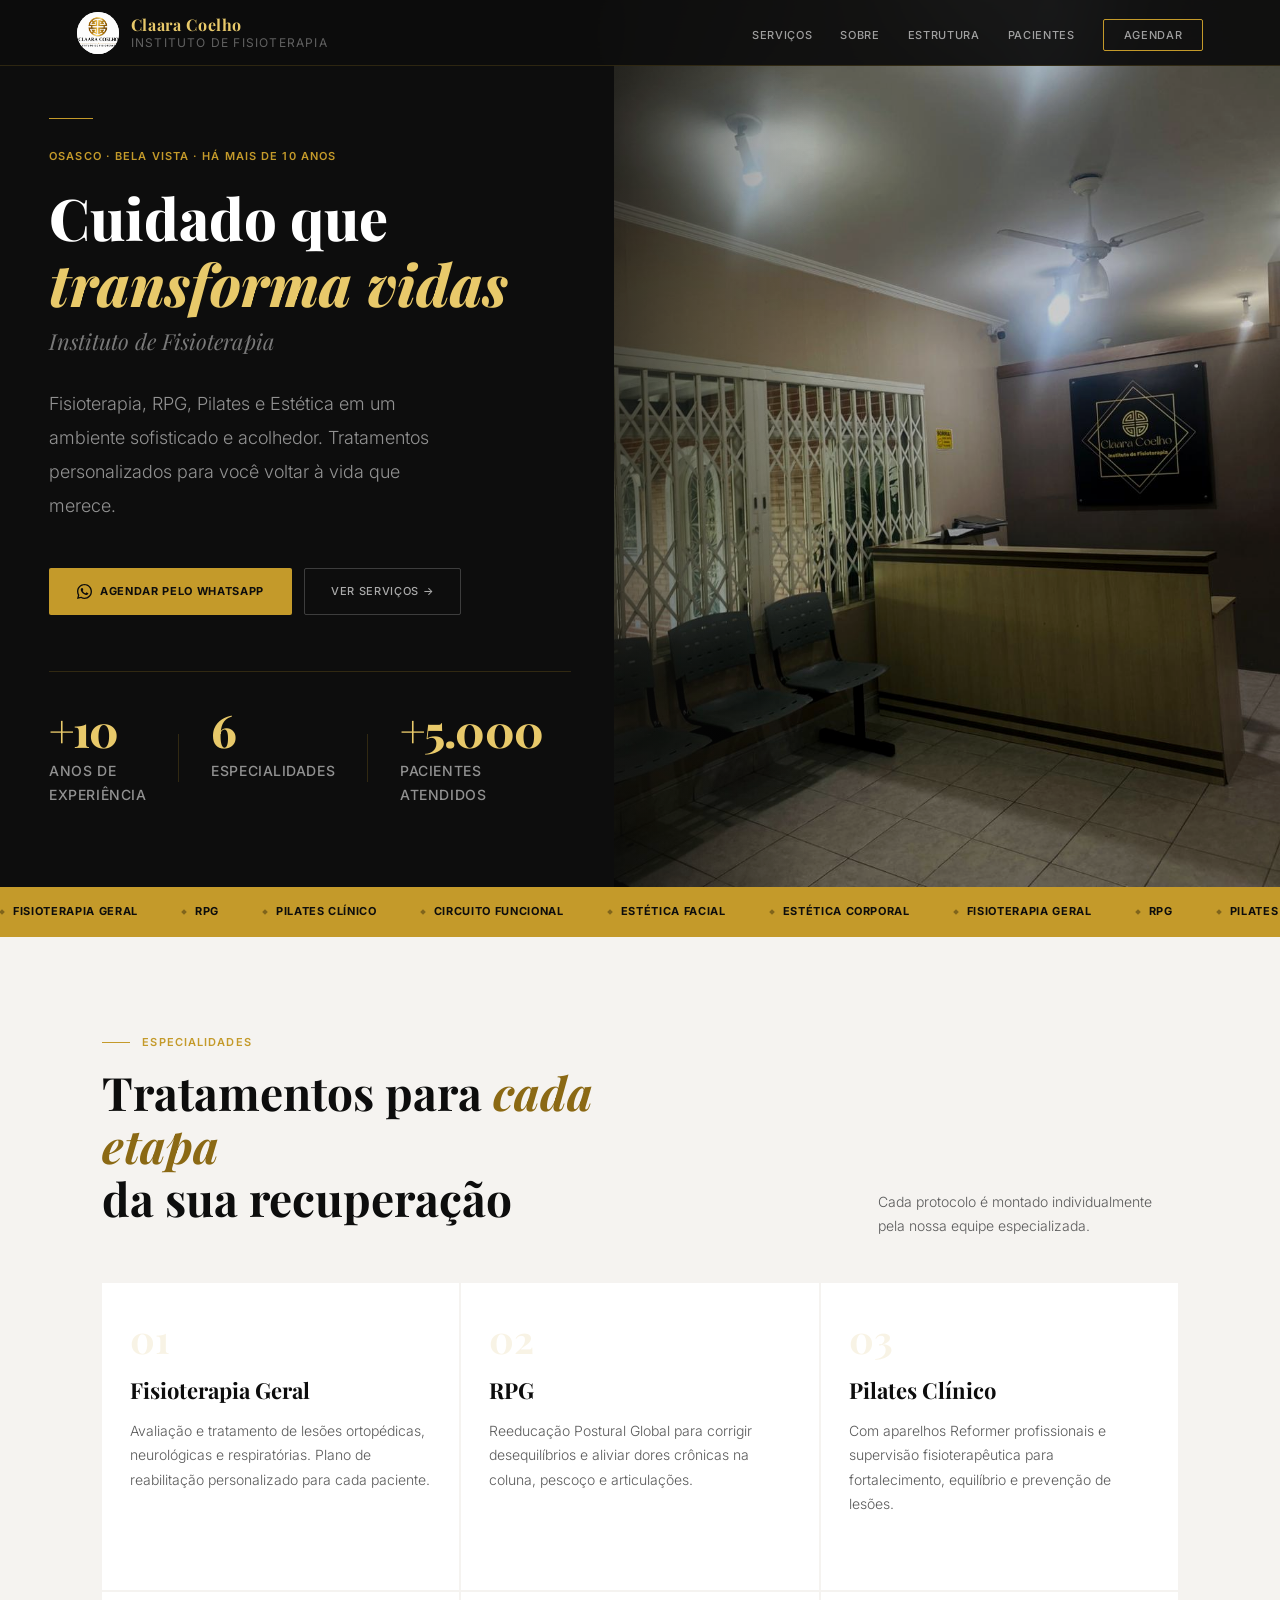
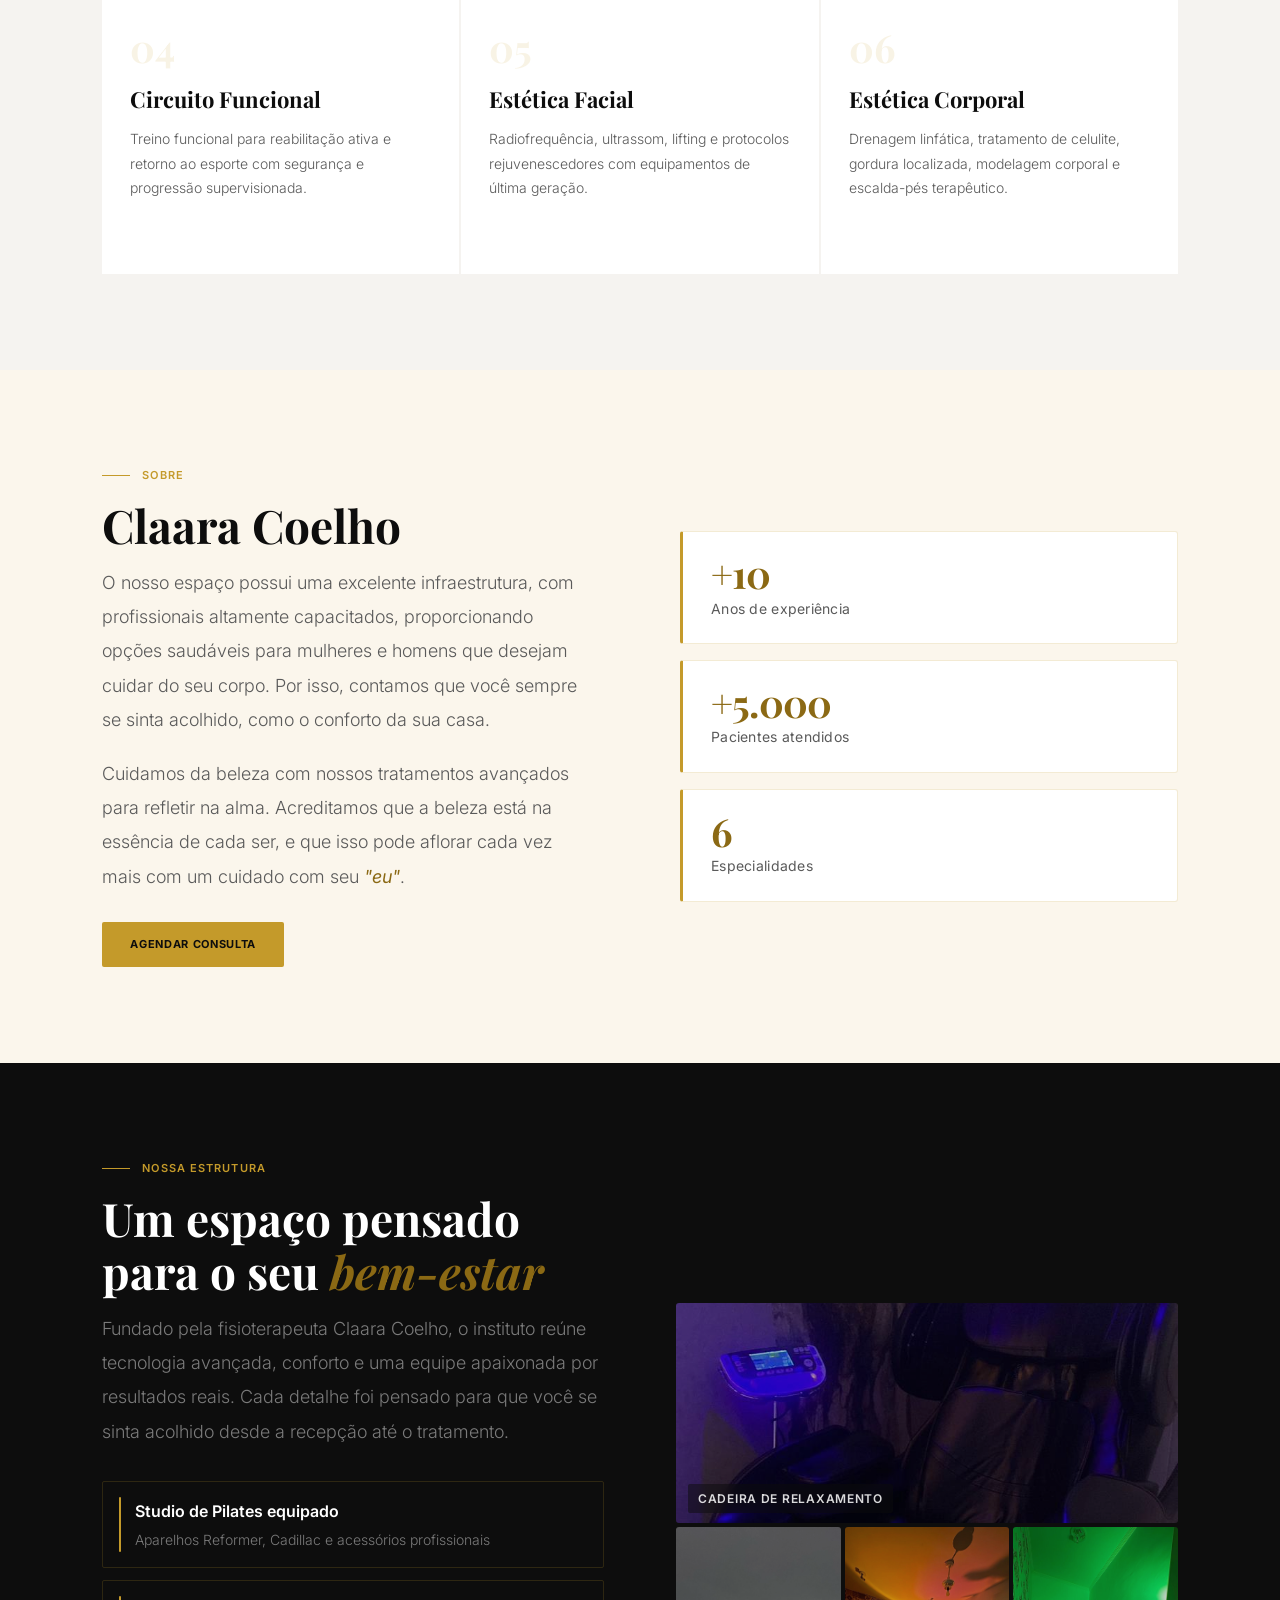
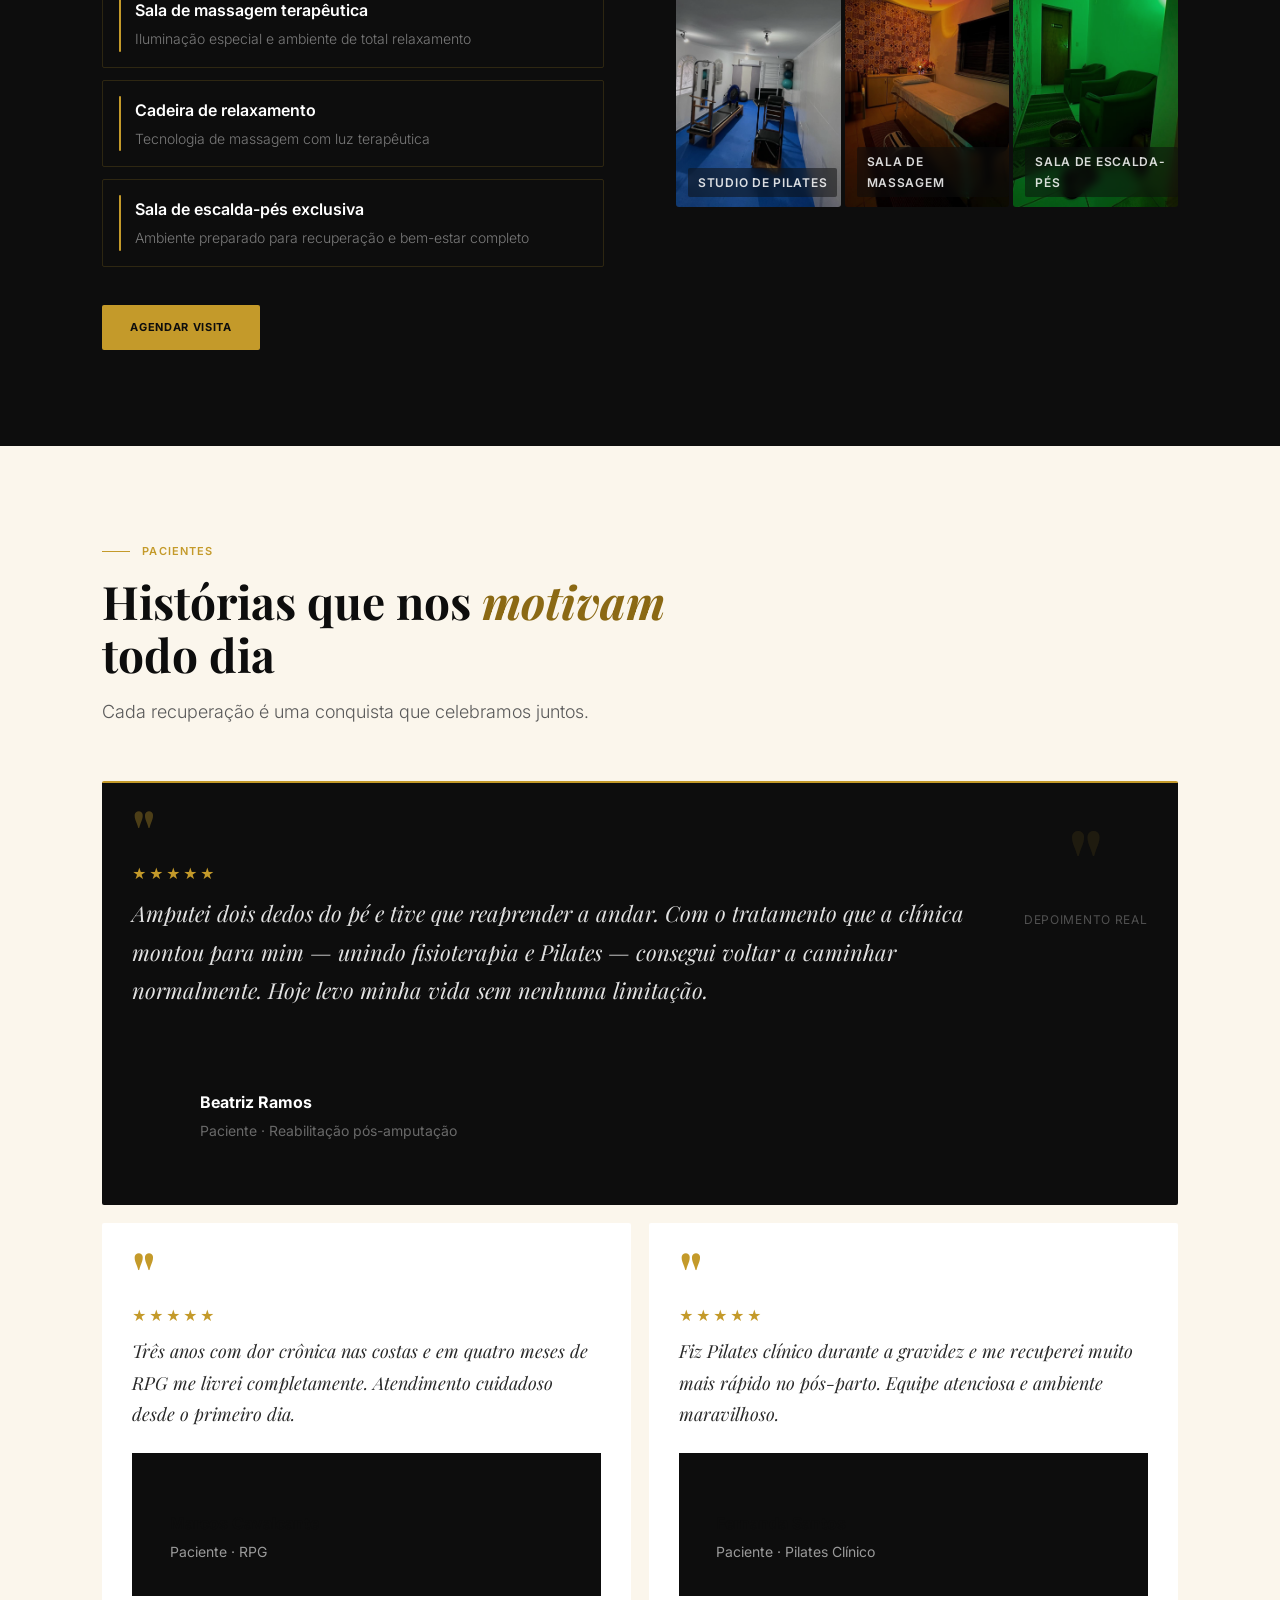
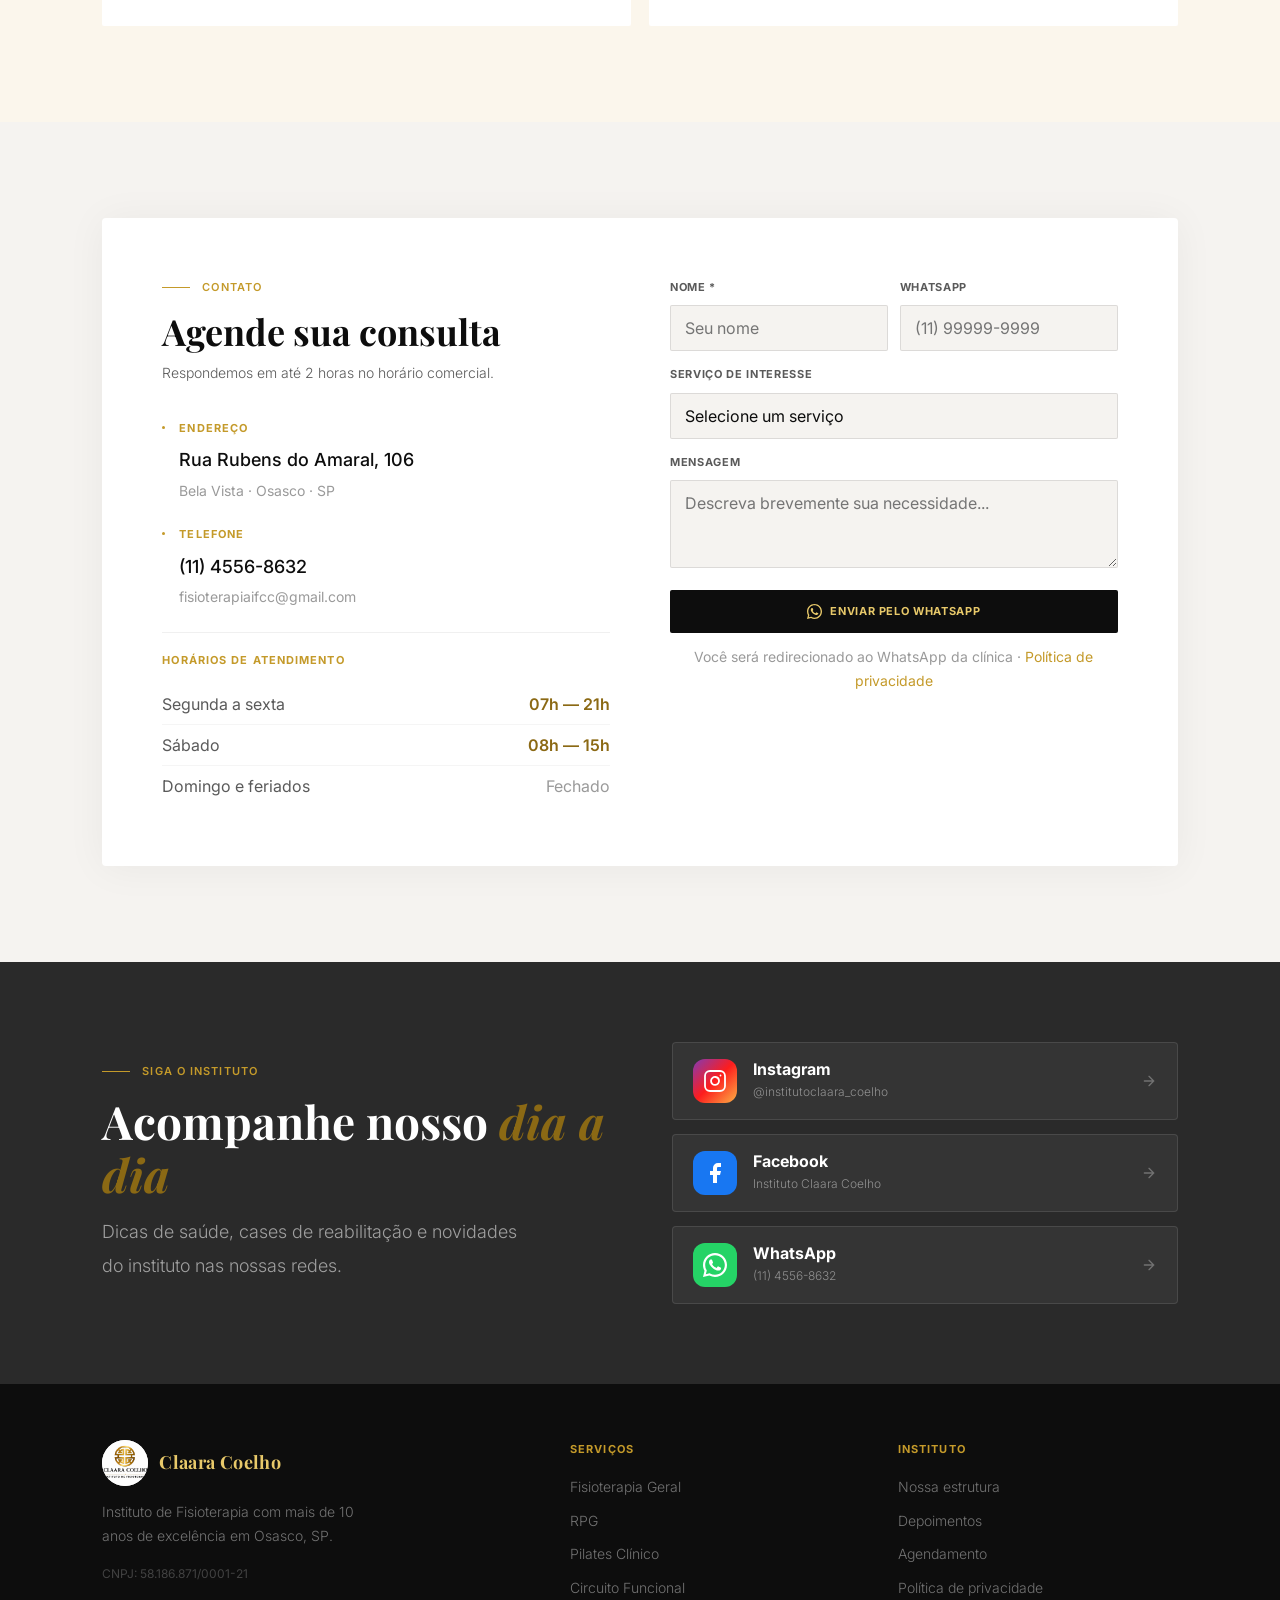
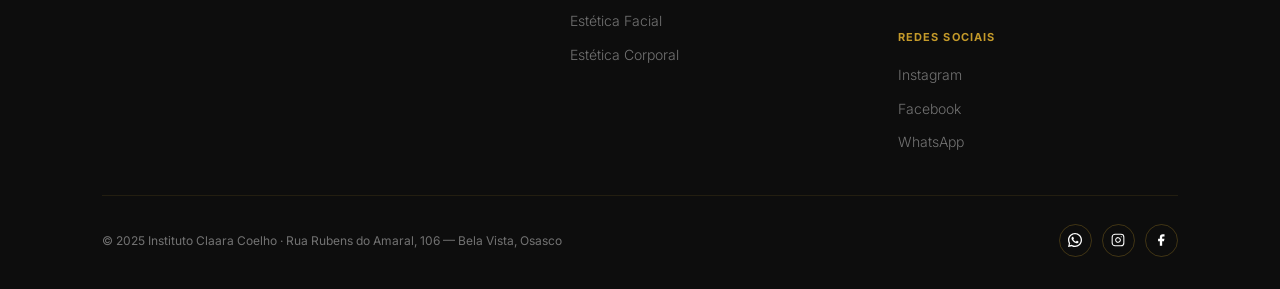
==== commit 9f4edec8: "Add files via upload" ====
--- a/index.html
+++ b/index.html
@@ -86,6 +86,7 @@
 
       <ul class="nav__links" role="list">
         <li><a href="#servicos">Serviços</a></li>
+        <li><a href="#sobre-claara">Sobre</a></li>
         <li><a href="#sobre">Estrutura</a></li>
         <li><a href="#depoimentos">Pacientes</a></li>
         <li><a href="#contato" class="nav__cta">Agendar</a></li>
@@ -100,6 +101,7 @@
   <!-- Menu mobile -->
   <nav class="nav__mobile" id="menu-mobile" aria-label="Menu mobile">
     <a href="#servicos">Serviços</a>
+    <a href="#sobre-claara">Sobre</a>
     <a href="#sobre">Estrutura</a>
     <a href="#depoimentos">Pacientes</a>
     <a href="#contato" class="btn-ouro">Agendar pelo WhatsApp</a>
@@ -232,6 +234,55 @@
 </section>
 
 <!-- ────────────────────────────────────────────
+     SOBRE CLAARA COELHO
+──────────────────────────────────────────── -->
+<section class="sobre-claara" id="sobre-claara" aria-labelledby="sobre-claara-titulo">
+  <div class="sobre-claara__inner">
+
+    <div class="sobre-claara__texto">
+      <p class="eyebrow">Sobre</p>
+      <h2 class="section-title" id="sobre-claara-titulo">
+        Claara Coelho
+      </h2>
+
+      <p class="sobre-claara__p">
+        O nosso espaço possui uma excelente infraestrutura, com profissionais altamente
+        capacitados, proporcionando opções saudáveis para mulheres e homens que desejam
+        cuidar do seu corpo. Por isso, contamos que você sempre se sinta acolhido,
+        como o conforto da sua casa.
+      </p>
+
+      <p class="sobre-claara__p">
+        Cuidamos da beleza com nossos tratamentos avançados para refletir na alma.
+        Acreditamos que a beleza está na essência de cada ser, e que isso pode aflorar
+        cada vez mais com um cuidado com seu <em>"eu"</em>.
+      </p>
+
+      <a href="#contato" class="btn-ouro" style="margin-top:8px;display:inline-flex;width:fit-content;">
+        Agendar consulta
+      </a>
+    </div>
+
+    <div class="sobre-claara__deco" aria-hidden="true">
+      <div class="sobre-claara__card">
+        <div class="sobre-claara__card-num">+10</div>
+        <div class="sobre-claara__card-lbl">Anos de experiência</div>
+      </div>
+      <div class="sobre-claara__card">
+        <div class="sobre-claara__card-num">+5.000</div>
+        <div class="sobre-claara__card-lbl">Pacientes atendidos</div>
+      </div>
+      <div class="sobre-claara__card">
+        <div class="sobre-claara__card-num">6</div>
+        <div class="sobre-claara__card-lbl">Especialidades</div>
+      </div>
+    </div>
+
+  </div>
+</section>
+
+
+<!-- ────────────────────────────────────────────
      SOBRE / ESTRUTURA
 ──────────────────────────────────────────── -->
 <section class="sobre" id="sobre" aria-labelledby="sobre-titulo">
@@ -284,20 +335,20 @@
   </div>
 
   <div class="sobre__fotos" aria-hidden="true">
-    <div class="sfoto sfoto--tall">
-      <img src="assets/images/studio_pilates.jpeg" alt="Studio de Pilates com aparelhos Reformer" loading="lazy" width="300" height="440" style="object-position: center center;">
+    <div class="sfoto sfoto--top">
+      <img src="assets/images/cadeira_relaxamento.jpeg" alt="Cadeira de relaxamento" loading="lazy" width="600" height="280" style="object-position: center 30%;">
+      <span class="sfoto__lbl">Cadeira de Relaxamento</span>
+    </div>
+    <div class="sfoto">
+      <img src="assets/images/studio_pilates.jpeg" alt="Studio de Pilates com aparelhos Reformer" loading="lazy" width="200" height="260" style="object-position: center 40%;">
       <span class="sfoto__lbl">Studio de Pilates</span>
     </div>
     <div class="sfoto">
-      <img src="assets/images/sala_massagem.jpeg" alt="Sala de massagem" loading="lazy" width="300" height="220" style="object-position: center 40%;">
+      <img src="assets/images/sala_massagem.jpeg" alt="Sala de massagem" loading="lazy" width="200" height="260" style="object-position: center 30%;">
       <span class="sfoto__lbl">Sala de Massagem</span>
     </div>
     <div class="sfoto">
-      <img src="assets/images/cadeira_relaxamento.jpeg" alt="Cadeira de relaxamento" loading="lazy" width="300" height="220" style="object-position: center center;">
-      <span class="sfoto__lbl">Cadeira de Relaxamento</span>
-    </div>
-    <div class="sfoto sfoto--wide">
-      <img src="assets/images/sala_escalda.jpeg" alt="Sala de escalda-pés" loading="lazy" width="600" height="200" style="object-position: center 60%;">
+      <img src="assets/images/sala_escalda.jpeg" alt="Sala de escalda-pés" loading="lazy" width="200" height="260" style="object-position: center 50%;">
       <span class="sfoto__lbl">Sala de Escalda-pés</span>
     </div>
   </div>
@@ -396,11 +447,11 @@
         <div class="horarios__title">Horários de atendimento</div>
         <div class="horario-row">
           <span class="horario-row__dia">Segunda a sexta</span>
-          <span class="horario-row__hrs">08h &mdash; 18h</span>
+          <span class="horario-row__hrs">07h &mdash; 21h</span>
         </div>
         <div class="horario-row">
           <span class="horario-row__dia">Sábado</span>
-          <span class="horario-row__hrs">08h &mdash; 12h</span>
+          <span class="horario-row__hrs">08h &mdash; 15h</span>
         </div>
         <div class="horario-row">
           <span class="horario-row__dia">Domingo e feriados</span>
--- a/assets/css/style.css
+++ b/assets/css/style.css
@@ -187,14 +187,14 @@
    HERO
    ============================================================ */
 .hero {
-  min-height: 100svh;
+  min-height: 85svh;
   background: var(--preto);
   display: grid; grid-template-columns: 48% 52%;
   position: relative; overflow: hidden;
 }
 .hero__left {
   display: flex; flex-direction: column; justify-content: center;
-  padding: 120px 7% 80px 8%; position: relative; z-index: 2;
+  padding: 90px 7% 52px 8%; position: relative; z-index: 2;
 }
 .hero__linha { width: 44px; height: 1px; background: var(--ouro); margin-bottom: 28px; }
 .hero__eyebrow { font-size: var(--text-label); font-weight: 600; letter-spacing: var(--ls-wider); text-transform: uppercase; color: var(--ouro); margin-bottom: 18px; }
@@ -312,20 +312,22 @@
 .cred__sub { font-size: var(--text-sm); color: rgba(255,255,255,0.45); font-weight: 300; }
 .sobre__fotos {
   display: grid;
-  grid-template-columns: 1fr 1fr;
-  grid-template-rows: 240px 200px 160px;
+  grid-template-columns: 1fr 1fr 1fr;
+  grid-template-rows: 220px 280px;
   gap: 4px;
 }
 .sfoto {
-  overflow: hidden; border-radius: 2px;
+  overflow: hidden; border-radius: 3px;
   position: relative;
 }
 .sfoto img {
   width: 100%; height: 100%; object-fit: cover;
-  filter: brightness(0.8) saturate(0.92);
+  filter: brightness(0.82) saturate(0.92);
   transition: transform 0.55s ease, filter 0.4s ease;
 }
-.sfoto:hover img { transform: scale(1.05); filter: brightness(0.92) saturate(1.05); }
+.sfoto:hover img { transform: scale(1.04); filter: brightness(0.94) saturate(1.05); }
+/* Studio de Pilates — ocupa toda a linha do topo (3 colunas) */
+.sfoto--top { grid-column: span 3; }
 .sfoto--tall { grid-row: span 2; }
 .sfoto--wide { grid-column: span 2; }
 /* Label sobre foto */
@@ -485,14 +487,15 @@
 
 @media (max-width: 900px) {
   .hero { grid-template-columns: 1fr; }
-  .hero__right { height: 55svh; }
+  .hero__right { height: 45svh; }
   .hero__photo { height: 100%; }
-  .hero__left { padding: 100px 6% 60px; }
+  .hero__left { padding: 80px 6% 40px; }
   .sobre { grid-template-columns: 1fr; }
   .sobre__fotos {
     grid-template-columns: 1fr 1fr;
-    grid-template-rows: 200px 160px 130px;
+    grid-template-rows: 180px 220px;
   }
+  .sfoto--top { grid-column: span 2; }
   .sfoto--wide { grid-column: span 2; }
   .dep-grid { grid-template-columns: 1fr; }
   .dep--destaque { grid-column: span 1; grid-template-columns: 1fr; }
@@ -594,3 +597,79 @@
     gap: 36px;
   }
 }
+
+/* ============================================================
+   SOBRE CLAARA COELHO
+   ============================================================ */
+.sobre-claara {
+  background: var(--ouro-pale);
+  padding: 96px 8%;
+}
+.sobre-claara__inner {
+  display: grid;
+  grid-template-columns: 1fr 1fr;
+  gap: 80px;
+  align-items: center;
+}
+.sobre-claara__p {
+  font-size: var(--text-md);
+  color: var(--cinza-med);
+  line-height: var(--lh-loose);
+  font-weight: 300;
+  margin-bottom: 20px;
+  max-width: 480px;
+}
+.sobre-claara__p em {
+  font-style: italic;
+  color: var(--ouro-escuro);
+  font-weight: 400;
+}
+
+/* Cards de números */
+.sobre-claara__deco {
+  display: flex;
+  flex-direction: column;
+  gap: 16px;
+}
+.sobre-claara__card {
+  background: var(--branco);
+  border: 1px solid rgba(196,154,42,0.2);
+  border-left: 3px solid var(--ouro);
+  border-radius: 3px;
+  padding: 22px 28px;
+  transition: border-color var(--transition), box-shadow var(--transition);
+}
+.sobre-claara__card:hover {
+  box-shadow: 0 4px 20px rgba(196,154,42,0.12);
+}
+.sobre-claara__card-num {
+  font-family: var(--serif);
+  font-size: clamp(2rem, 3vw, 2.75rem);
+  font-weight: 700;
+  color: var(--ouro-escuro);
+  line-height: 1;
+  margin-bottom: 4px;
+  letter-spacing: -0.02em;
+}
+.sobre-claara__card-lbl {
+  font-size: var(--text-sm);
+  color: var(--cinza-med);
+  font-weight: 400;
+  letter-spacing: 0.02em;
+}
+
+@media (max-width: 900px) {
+  .sobre-claara__inner {
+    grid-template-columns: 1fr;
+    gap: 40px;
+  }
+  .sobre-claara__deco {
+    flex-direction: row;
+    flex-wrap: wrap;
+  }
+  .sobre-claara__card {
+    flex: 1;
+    min-width: 140px;
+  }
+  .sobre-claara__p { max-width: 100%; }
+}
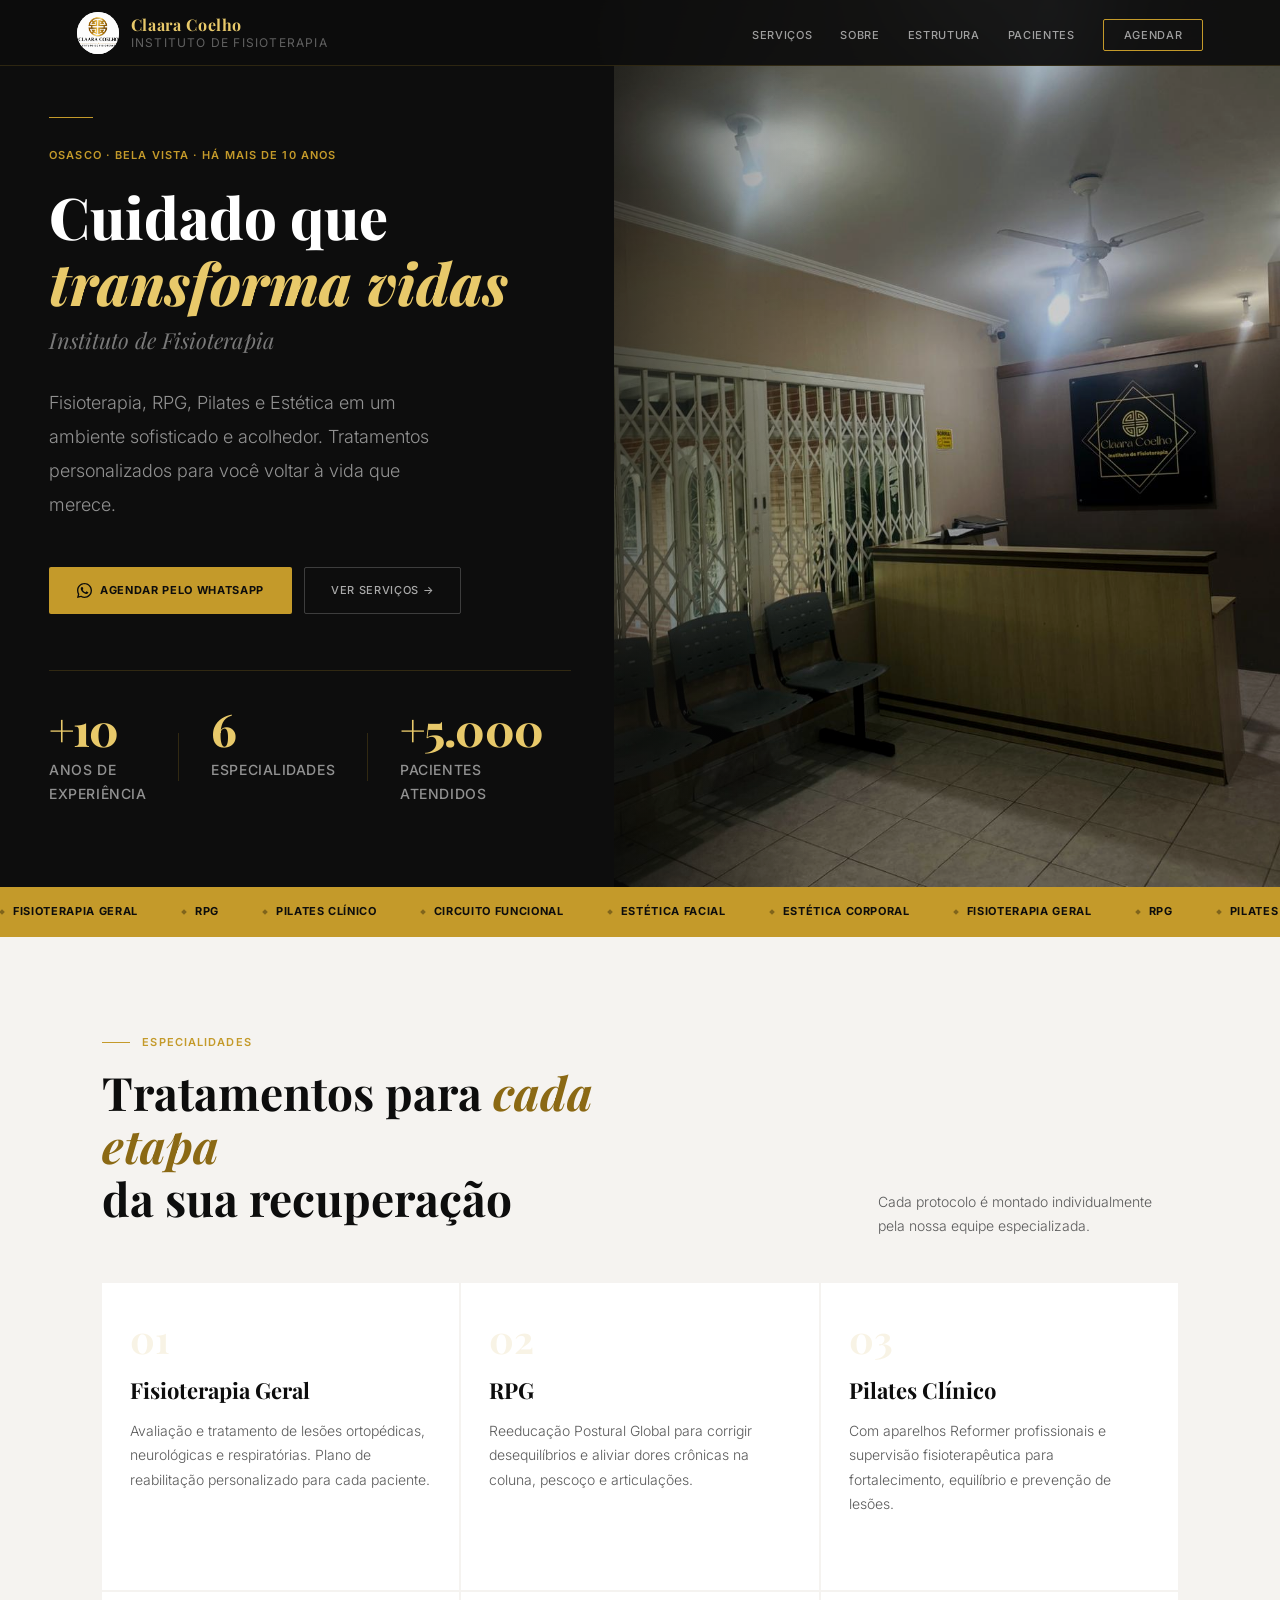
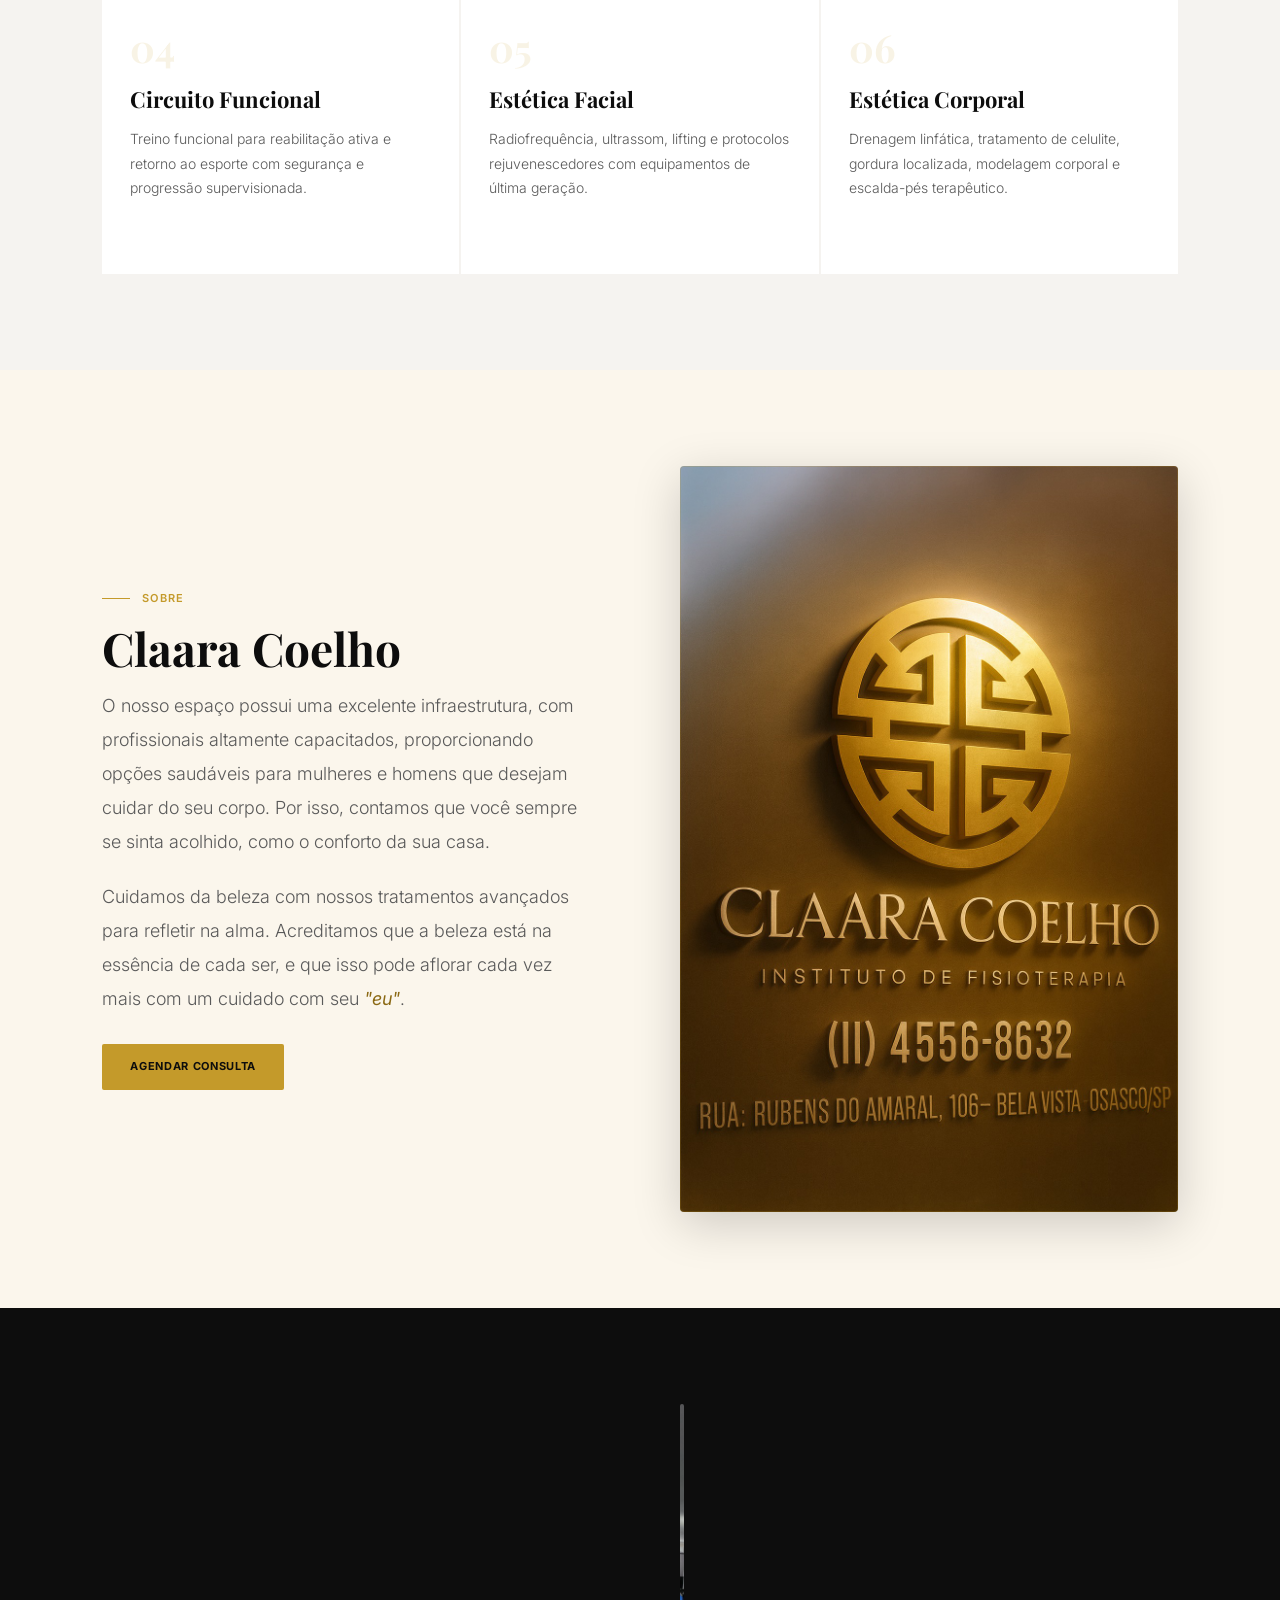
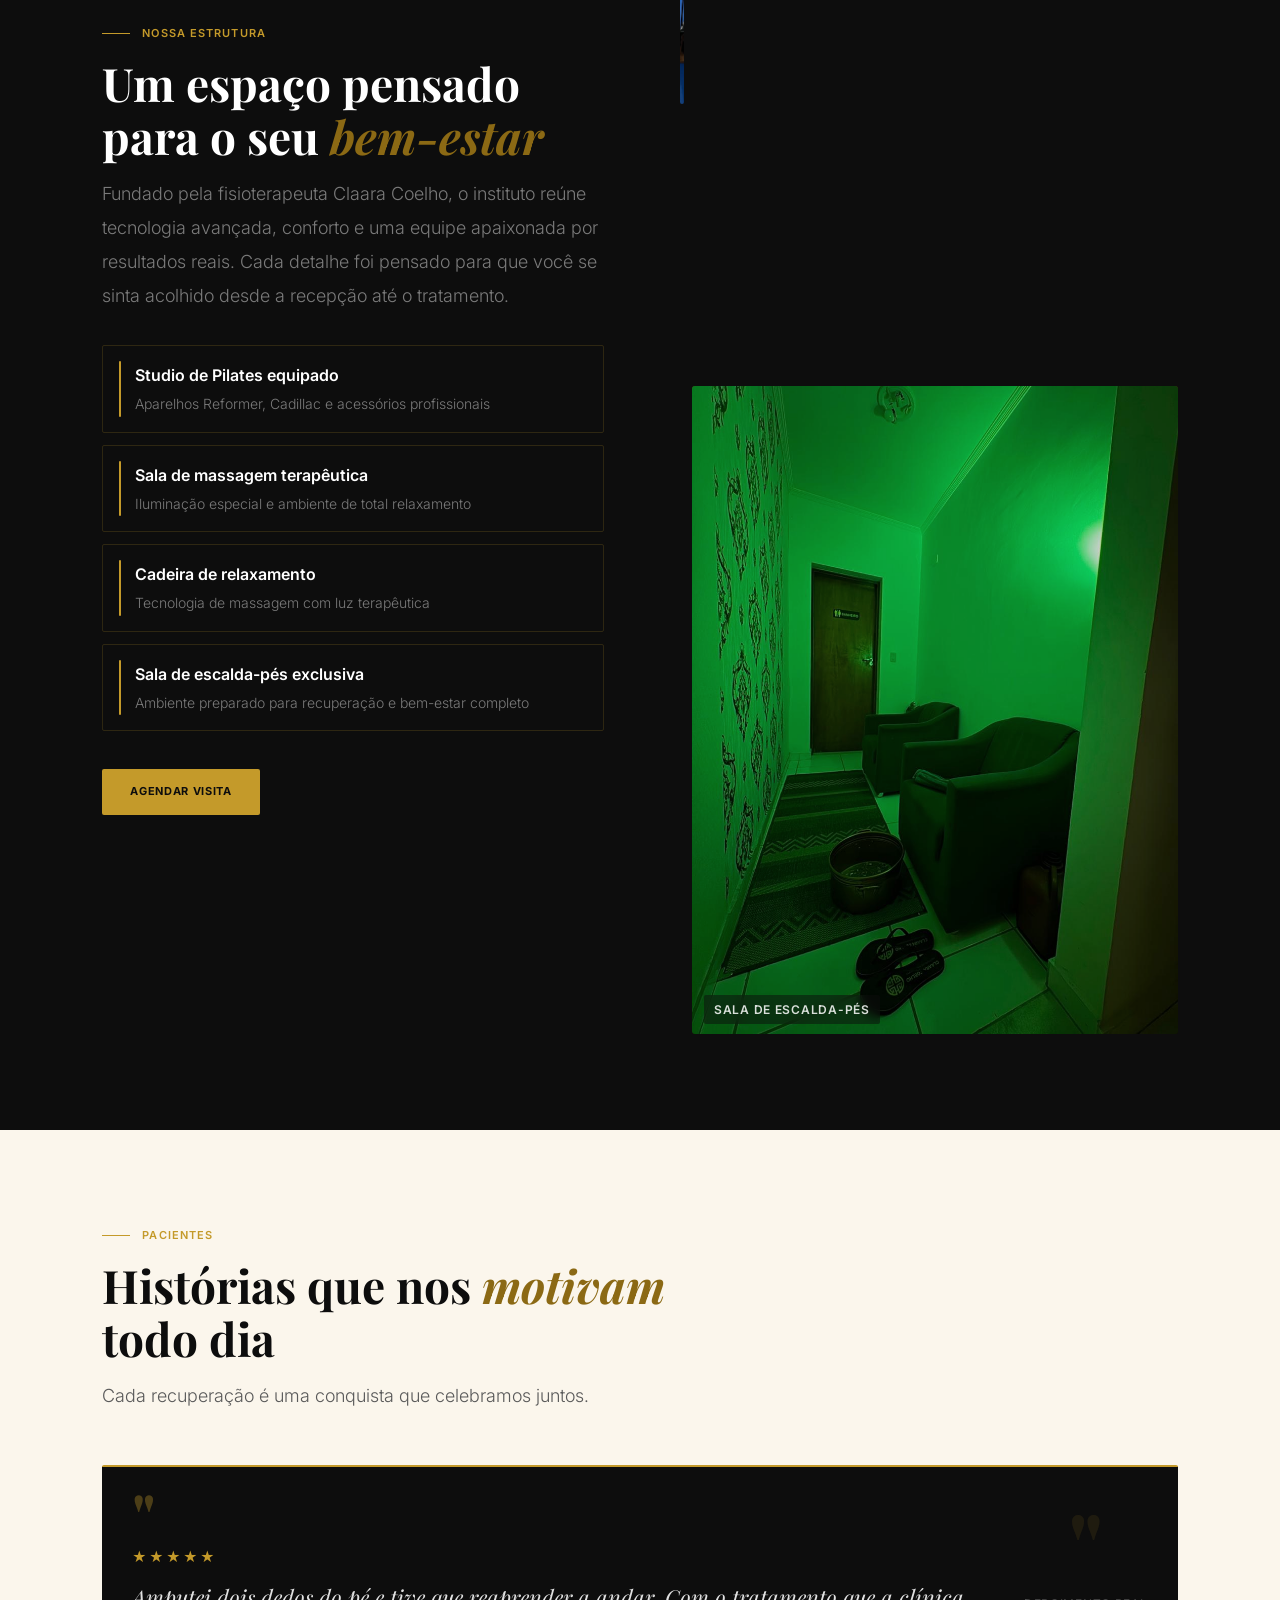
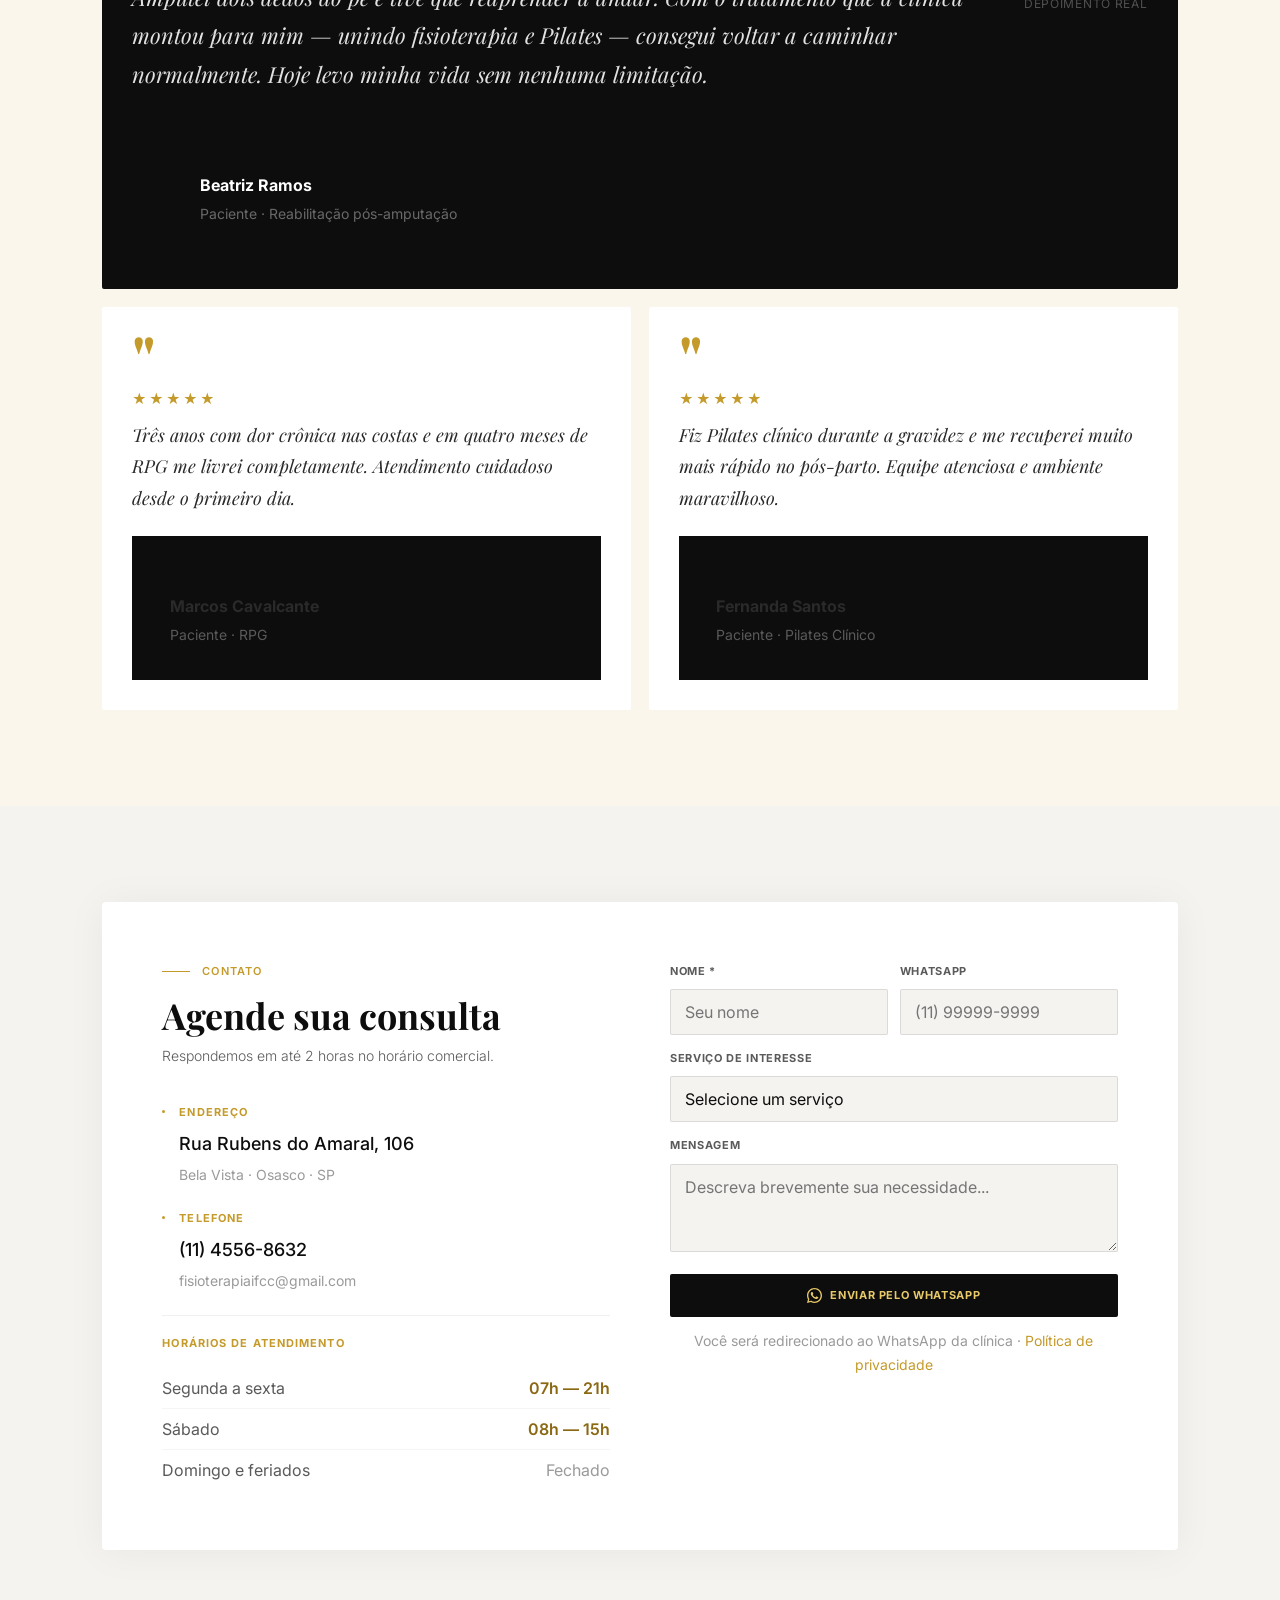
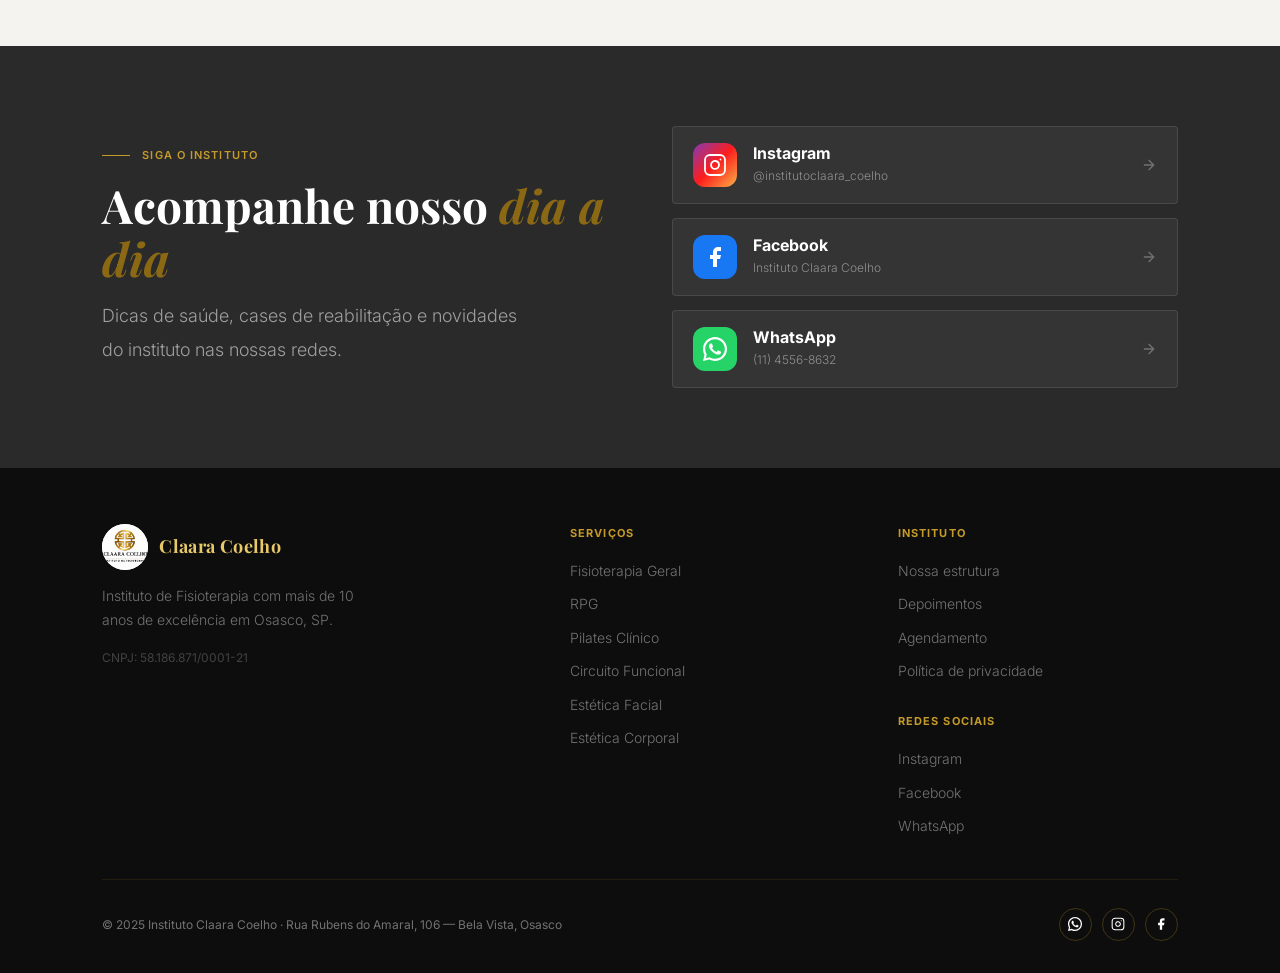
==== commit 306d8214: "Add files via upload" ====
--- a/index.html
+++ b/index.html
@@ -263,19 +263,8 @@
       </a>
     </div>
 
-    <div class="sobre-claara__deco" aria-hidden="true">
-      <div class="sobre-claara__card">
-        <div class="sobre-claara__card-num">+10</div>
-        <div class="sobre-claara__card-lbl">Anos de experiência</div>
-      </div>
-      <div class="sobre-claara__card">
-        <div class="sobre-claara__card-num">+5.000</div>
-        <div class="sobre-claara__card-lbl">Pacientes atendidos</div>
-      </div>
-      <div class="sobre-claara__card">
-        <div class="sobre-claara__card-num">6</div>
-        <div class="sobre-claara__card-lbl">Especialidades</div>
-      </div>
+    <div class="sobre-claara__img-wrap" aria-hidden="true">
+      <img src="assets/images/instituto.jpeg" alt="Fachada Instituto Claara Coelho" loading="lazy" class="sobre-claara__img">
     </div>
 
   </div>
@@ -335,20 +324,20 @@
   </div>
 
   <div class="sobre__fotos" aria-hidden="true">
-    <div class="sfoto sfoto--top">
-      <img src="assets/images/cadeira_relaxamento.jpeg" alt="Cadeira de relaxamento" loading="lazy" width="600" height="280" style="object-position: center 30%;">
+    <div class="sfoto sfoto--full">
+      <img src="assets/images/cadeira_relaxamento.jpeg" alt="Cadeira de relaxamento" loading="lazy" width="480" height="860" style="object-position: center center;">
       <span class="sfoto__lbl">Cadeira de Relaxamento</span>
     </div>
-    <div class="sfoto">
-      <img src="assets/images/studio_pilates.jpeg" alt="Studio de Pilates com aparelhos Reformer" loading="lazy" width="200" height="260" style="object-position: center 40%;">
+    <div class="sfoto sfoto--right-top">
+      <img src="assets/images/studio_pilates.jpeg" alt="Studio de Pilates" loading="lazy" width="480" height="420" style="object-position: center 40%;">
       <span class="sfoto__lbl">Studio de Pilates</span>
     </div>
-    <div class="sfoto">
-      <img src="assets/images/sala_massagem.jpeg" alt="Sala de massagem" loading="lazy" width="200" height="260" style="object-position: center 30%;">
+    <div class="sfoto sfoto--right-bot sfoto--massagem">
+      <img src="assets/images/sala_massagem.jpeg" alt="Sala de massagem" loading="lazy" width="240" height="420" style="object-position: center 30%;">
       <span class="sfoto__lbl">Sala de Massagem</span>
     </div>
-    <div class="sfoto">
-      <img src="assets/images/sala_escalda.jpeg" alt="Sala de escalda-pés" loading="lazy" width="200" height="260" style="object-position: center 50%;">
+    <div class="sfoto sfoto--right-bot sfoto--escalda">
+      <img src="assets/images/sala_escalda.jpeg" alt="Sala de escalda-pés" loading="lazy" width="240" height="420" style="object-position: center 50%;">
       <span class="sfoto__lbl">Sala de Escalda-pés</span>
     </div>
   </div>
--- a/assets/css/style.css
+++ b/assets/css/style.css
@@ -187,14 +187,14 @@
    HERO
    ============================================================ */
 .hero {
-  min-height: 85svh;
+  min-height: 72svh;
   background: var(--preto);
   display: grid; grid-template-columns: 48% 52%;
   position: relative; overflow: hidden;
 }
 .hero__left {
   display: flex; flex-direction: column; justify-content: center;
-  padding: 90px 7% 52px 8%; position: relative; z-index: 2;
+  padding: 76px 7% 40px 8%; position: relative; z-index: 2;
 }
 .hero__linha { width: 44px; height: 1px; background: var(--ouro); margin-bottom: 28px; }
 .hero__eyebrow { font-size: var(--text-label); font-weight: 600; letter-spacing: var(--ls-wider); text-transform: uppercase; color: var(--ouro); margin-bottom: 18px; }
@@ -312,8 +312,8 @@
 .cred__sub { font-size: var(--text-sm); color: rgba(255,255,255,0.45); font-weight: 300; }
 .sobre__fotos {
   display: grid;
-  grid-template-columns: 1fr 1fr 1fr;
-  grid-template-rows: 220px 280px;
+  grid-template-columns: 1fr 1fr;
+  grid-template-rows: 300px 260px;
   gap: 4px;
 }
 .sfoto {
@@ -326,8 +326,47 @@
   transition: transform 0.55s ease, filter 0.4s ease;
 }
 .sfoto:hover img { transform: scale(1.04); filter: brightness(0.94) saturate(1.05); }
-/* Studio de Pilates — ocupa toda a linha do topo (3 colunas) */
-.sfoto--top { grid-column: span 3; }
+/* Cadeira — coluna esquerda inteira (2 linhas) */
+.sfoto--full {
+  grid-row: span 2;
+}
+/* Studio — coluna direita, linha de cima */
+.sfoto--right-top {
+  /* ocupa uma célula normal */
+}
+/* Massagem e Escalda — coluna direita, linha de baixo, sub-grid 2 cols */
+.sfoto--right-bot {
+  /* each takes half the right column via nested approach */
+}
+/* Sub-grid na direita inferior: massagem + escalda lado a lado */
+.sobre__fotos {
+  grid-template-areas:
+    "cadeira studio"
+    "cadeira bot";
+}
+.sfoto--full       { grid-area: cadeira; }
+.sfoto--right-top  { grid-area: studio; }
+/* Bot row: use a nested grid for the 2 bottom-right photos */
+.sfoto--right-bot:nth-child(3),
+.sfoto--right-bot:nth-child(4) {
+  grid-area: bot;
+}
+/* Override: use a subgrid wrapper approach with pure CSS grid */
+/* Simpler: 3-col grid, cadeira spans rows */
+.sobre__fotos {
+  display: grid;
+  grid-template-columns: 1fr 1fr 1fr;
+  grid-template-rows: 300px 270px;
+  gap: 4px;
+  grid-template-areas:
+    "cadeira studio  studio"
+    "cadeira massag  escalda";
+}
+.sfoto--full      { grid-area: cadeira; }
+.sfoto--right-top { grid-area: studio; }
+.sfoto--massagem { grid-area: massag; }
+.sfoto--escalda  { grid-area: escalda; }
+.sfoto--top  { grid-column: span 3; }
 .sfoto--tall { grid-row: span 2; }
 .sfoto--wide { grid-column: span 2; }
 /* Label sobre foto */
@@ -374,9 +413,9 @@
 }
 .dep--destaque .dep__texto { color: rgba(255,255,255,0.88); font-size: clamp(1.125rem, 2vw, 1.375rem); }
 .dep__stars { color: var(--ouro); font-size: var(--text-sm); letter-spacing: 2px; margin-bottom: 8px; }
-.dep__nome { font-size: var(--text-base); font-weight: 700; color: var(--preto); }
+.dep__nome { font-size: var(--text-base); font-weight: 700; color: var(--cinza-esc); }
 .dep--destaque .dep__nome { color: var(--branco); }
-.dep__tipo { font-size: var(--text-sm); color: var(--cinza-lev); margin-top: 3px; }
+.dep__tipo { font-size: var(--text-sm); color: var(--cinza-med); margin-top: 3px; }
 .dep--destaque .dep__tipo { color: rgba(255,255,255,0.38); }
 .dep__big { font-family: var(--serif); font-size: clamp(4rem, 8vw, 6rem); font-weight: 700; color: rgba(196,154,42,0.1); line-height: 1; text-align: center; }
 .dep__big-lbl { font-size: var(--text-xs); color: rgba(255,255,255,0.28); text-align: center; letter-spacing: var(--ls-wide); text-transform: uppercase; }
@@ -489,12 +528,20 @@
   .hero { grid-template-columns: 1fr; }
   .hero__right { height: 45svh; }
   .hero__photo { height: 100%; }
-  .hero__left { padding: 80px 6% 40px; }
+  .hero__left { padding: 68px 6% 32px; }
   .sobre { grid-template-columns: 1fr; }
   .sobre__fotos {
     grid-template-columns: 1fr 1fr;
-    grid-template-rows: 180px 220px;
+    grid-template-rows: 280px 200px 200px;
+    grid-template-areas:
+      'cadeira cadeira'
+      'studio  studio'
+      'massag  escalda';
   }
+  .sfoto--full      { grid-area: cadeira; }
+  .sfoto--right-top { grid-area: studio; }
+  .sfoto--massagem { grid-area: massag; }
+  .sfoto--escalda  { grid-area: escalda; }
   .sfoto--top { grid-column: span 2; }
   .sfoto--wide { grid-column: span 2; }
   .dep-grid { grid-template-columns: 1fr; }
@@ -626,36 +673,29 @@
 }
 
 /* Cards de números */
-.sobre-claara__deco {
-  display: flex;
-  flex-direction: column;
-  gap: 16px;
-}
-.sobre-claara__card {
-  background: var(--branco);
-  border: 1px solid rgba(196,154,42,0.2);
-  border-left: 3px solid var(--ouro);
-  border-radius: 3px;
-  padding: 22px 28px;
-  transition: border-color var(--transition), box-shadow var(--transition);
-}
-.sobre-claara__card:hover {
-  box-shadow: 0 4px 20px rgba(196,154,42,0.12);
-}
-.sobre-claara__card-num {
-  font-family: var(--serif);
-  font-size: clamp(2rem, 3vw, 2.75rem);
-  font-weight: 700;
-  color: var(--ouro-escuro);
-  line-height: 1;
-  margin-bottom: 4px;
-  letter-spacing: -0.02em;
-}
-.sobre-claara__card-lbl {
-  font-size: var(--text-sm);
-  color: var(--cinza-med);
-  font-weight: 400;
-  letter-spacing: 0.02em;
+.sobre-claara__img-wrap {
+  border-radius: 4px;
+  overflow: hidden;
+  box-shadow: 0 12px 48px rgba(0,0,0,0.18);
+  position: relative;
+}
+.sobre-claara__img-wrap::after {
+  content: '';
+  position: absolute; inset: 0;
+  border-radius: 4px;
+  box-shadow: inset 0 0 0 1px rgba(196,154,42,0.2);
+  pointer-events: none;
+}
+.sobre-claara__img {
+  width: 100%;
+  height: 100%;
+  object-fit: cover;
+  object-position: center 20%;
+  display: block;
+  transition: transform 0.6s ease;
+}
+.sobre-claara__img-wrap:hover .sobre-claara__img {
+  transform: scale(1.03);
 }
 
 @media (max-width: 900px) {
@@ -663,13 +703,8 @@
     grid-template-columns: 1fr;
     gap: 40px;
   }
-  .sobre-claara__deco {
-    flex-direction: row;
-    flex-wrap: wrap;
-  }
-  .sobre-claara__card {
-    flex: 1;
-    min-width: 140px;
+  .sobre-claara__img-wrap {
+    max-height: 360px;
   }
   .sobre-claara__p { max-width: 100%; }
 }
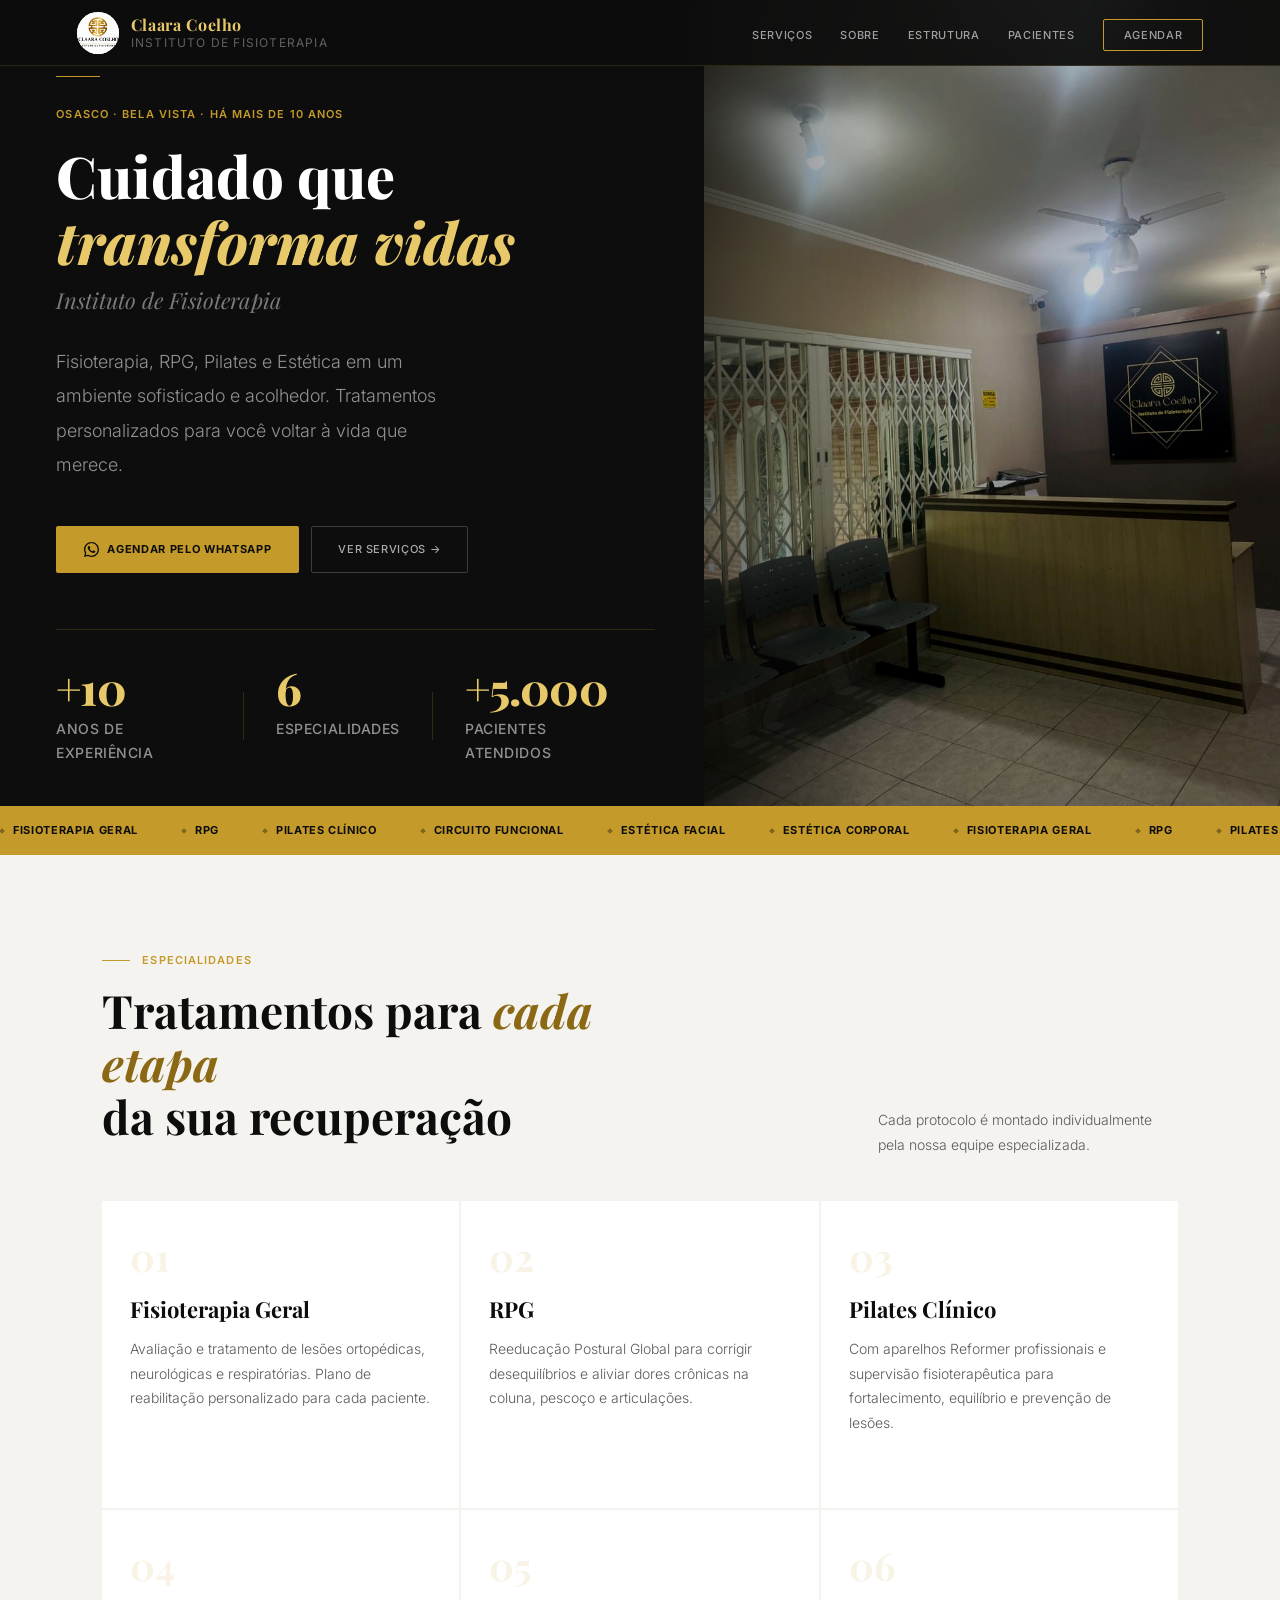
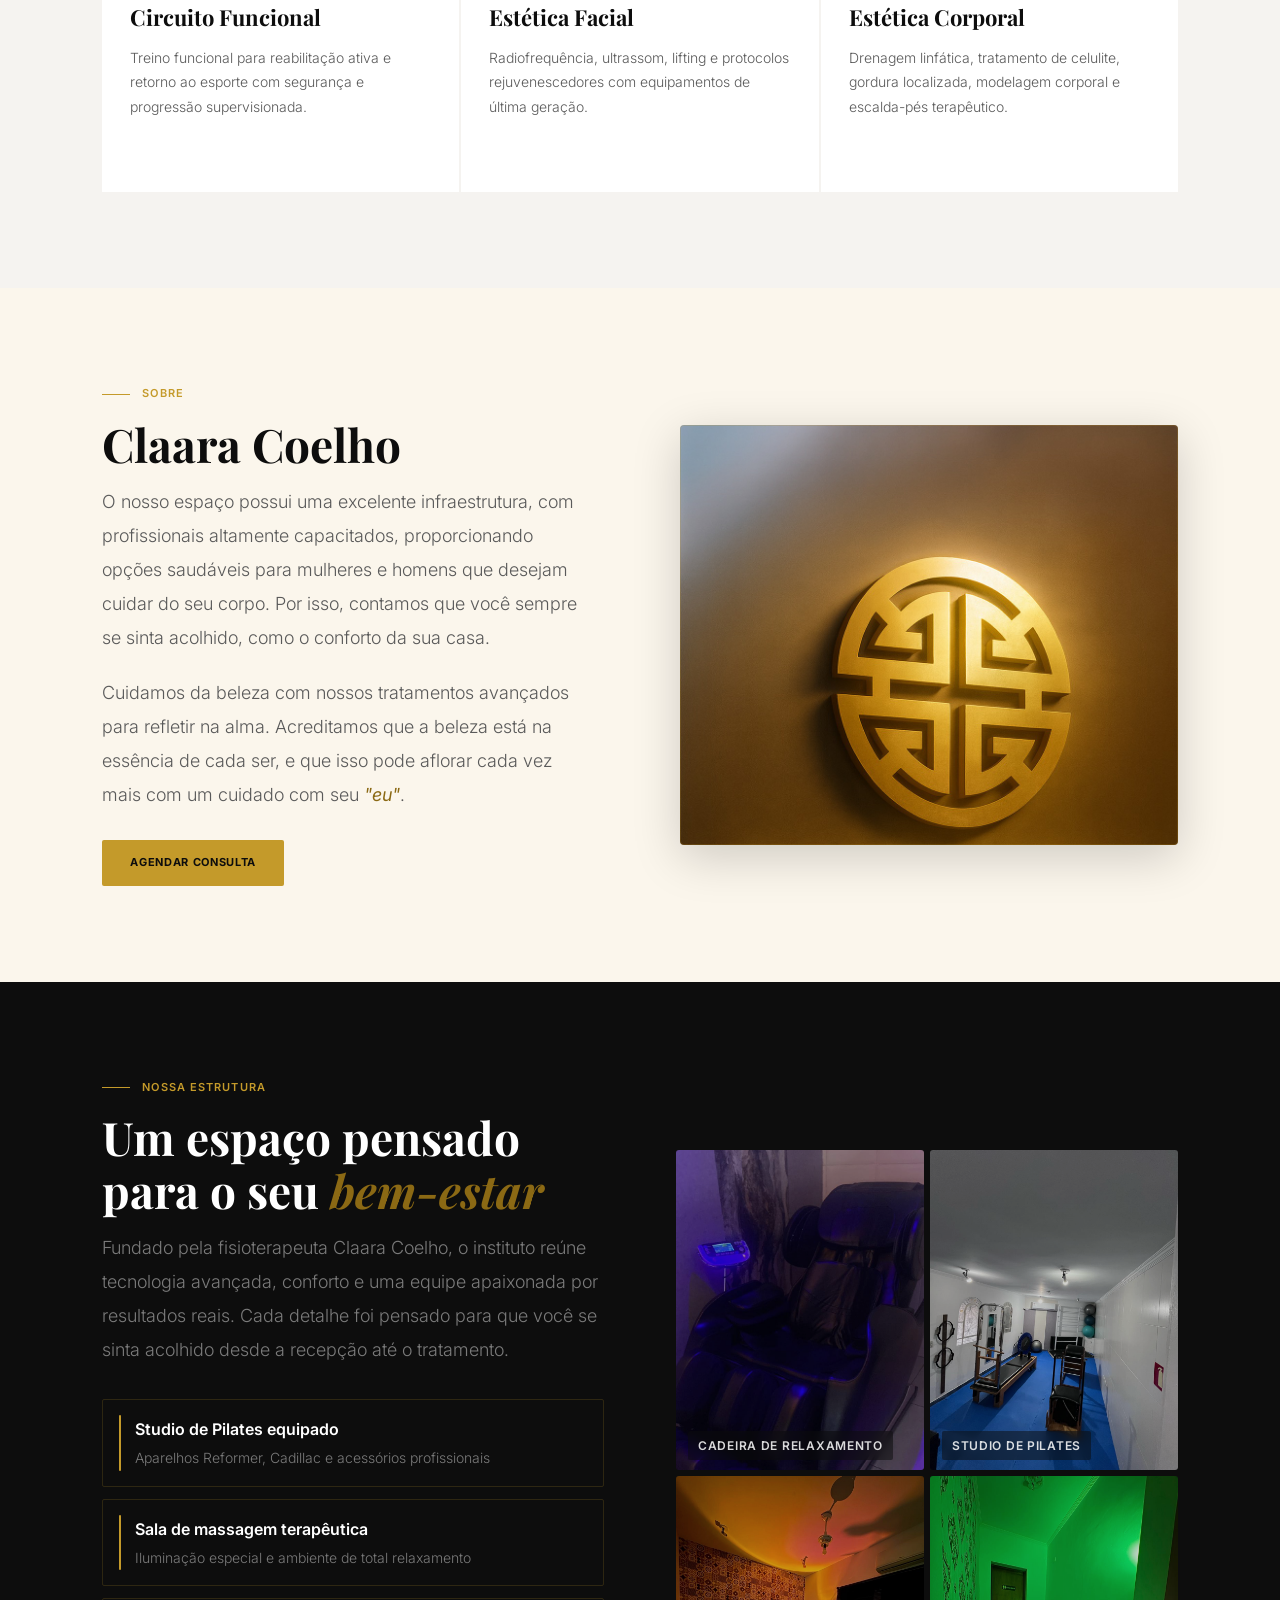
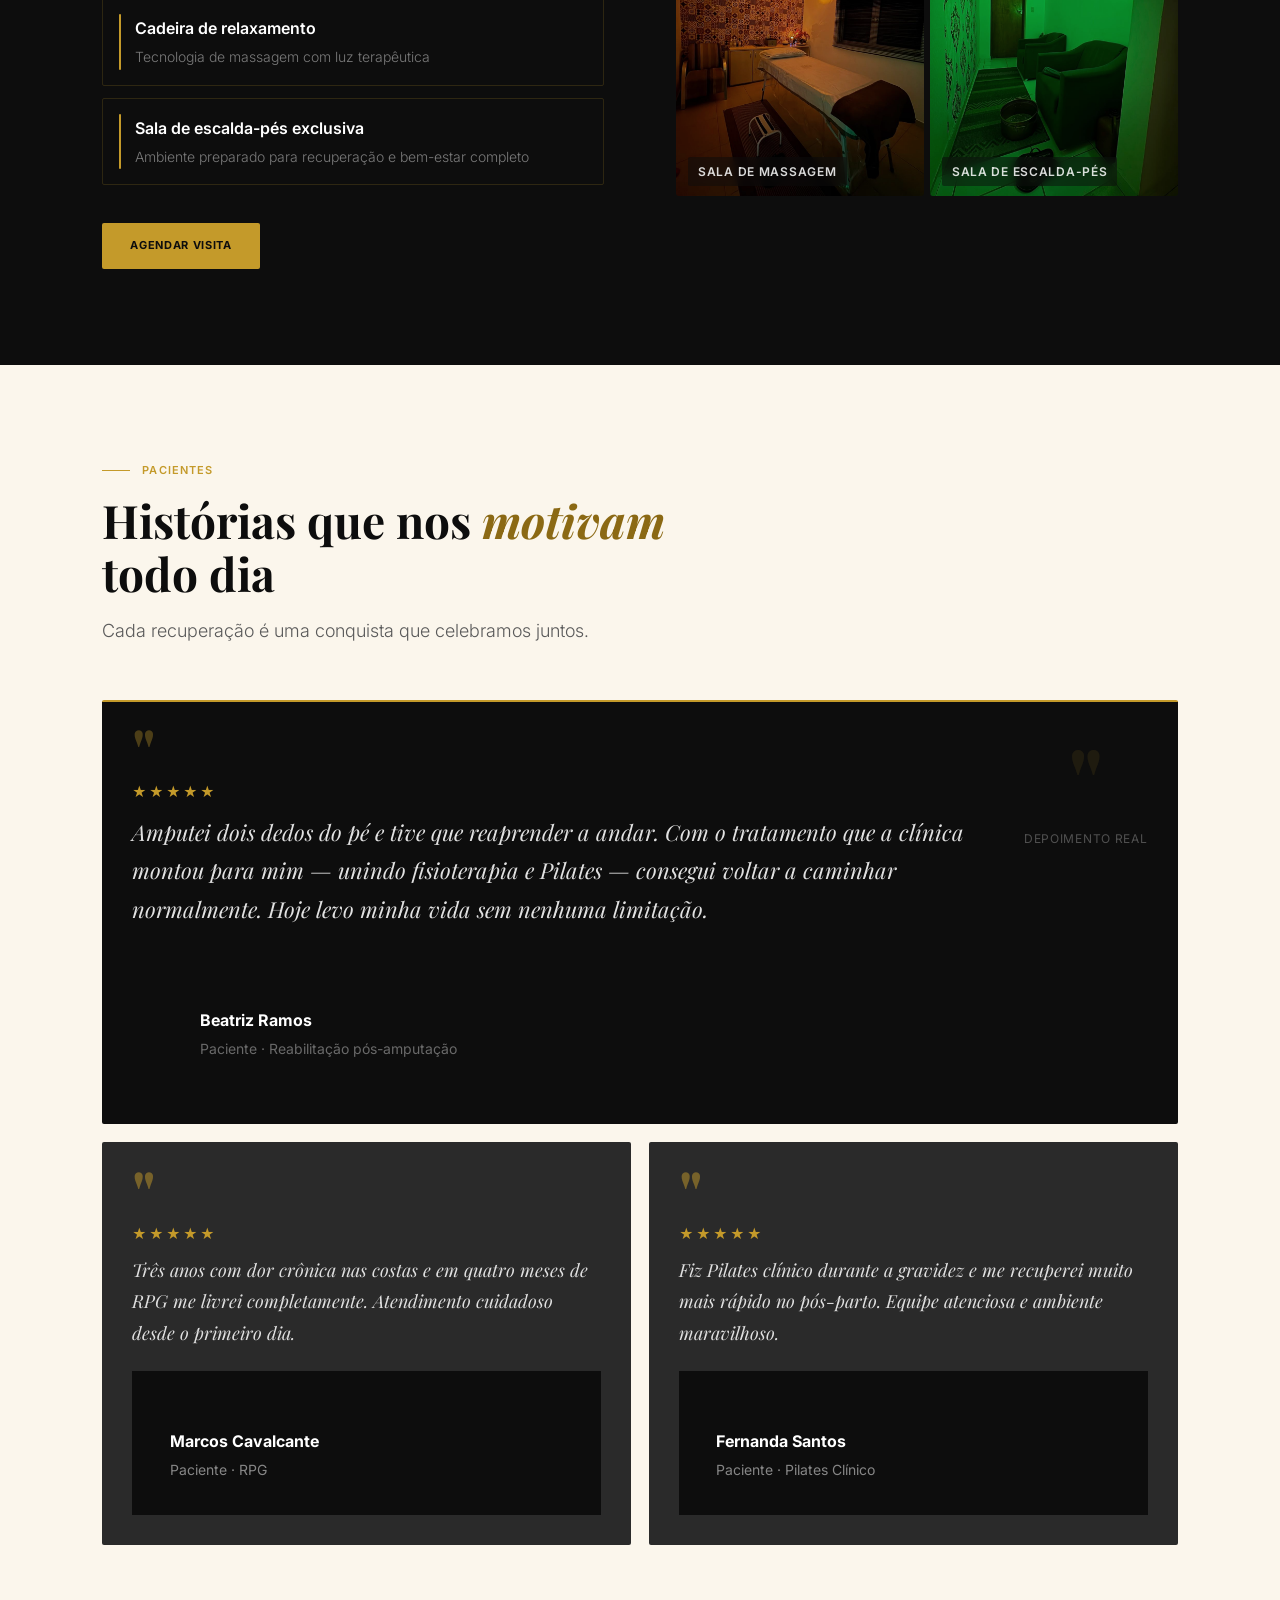
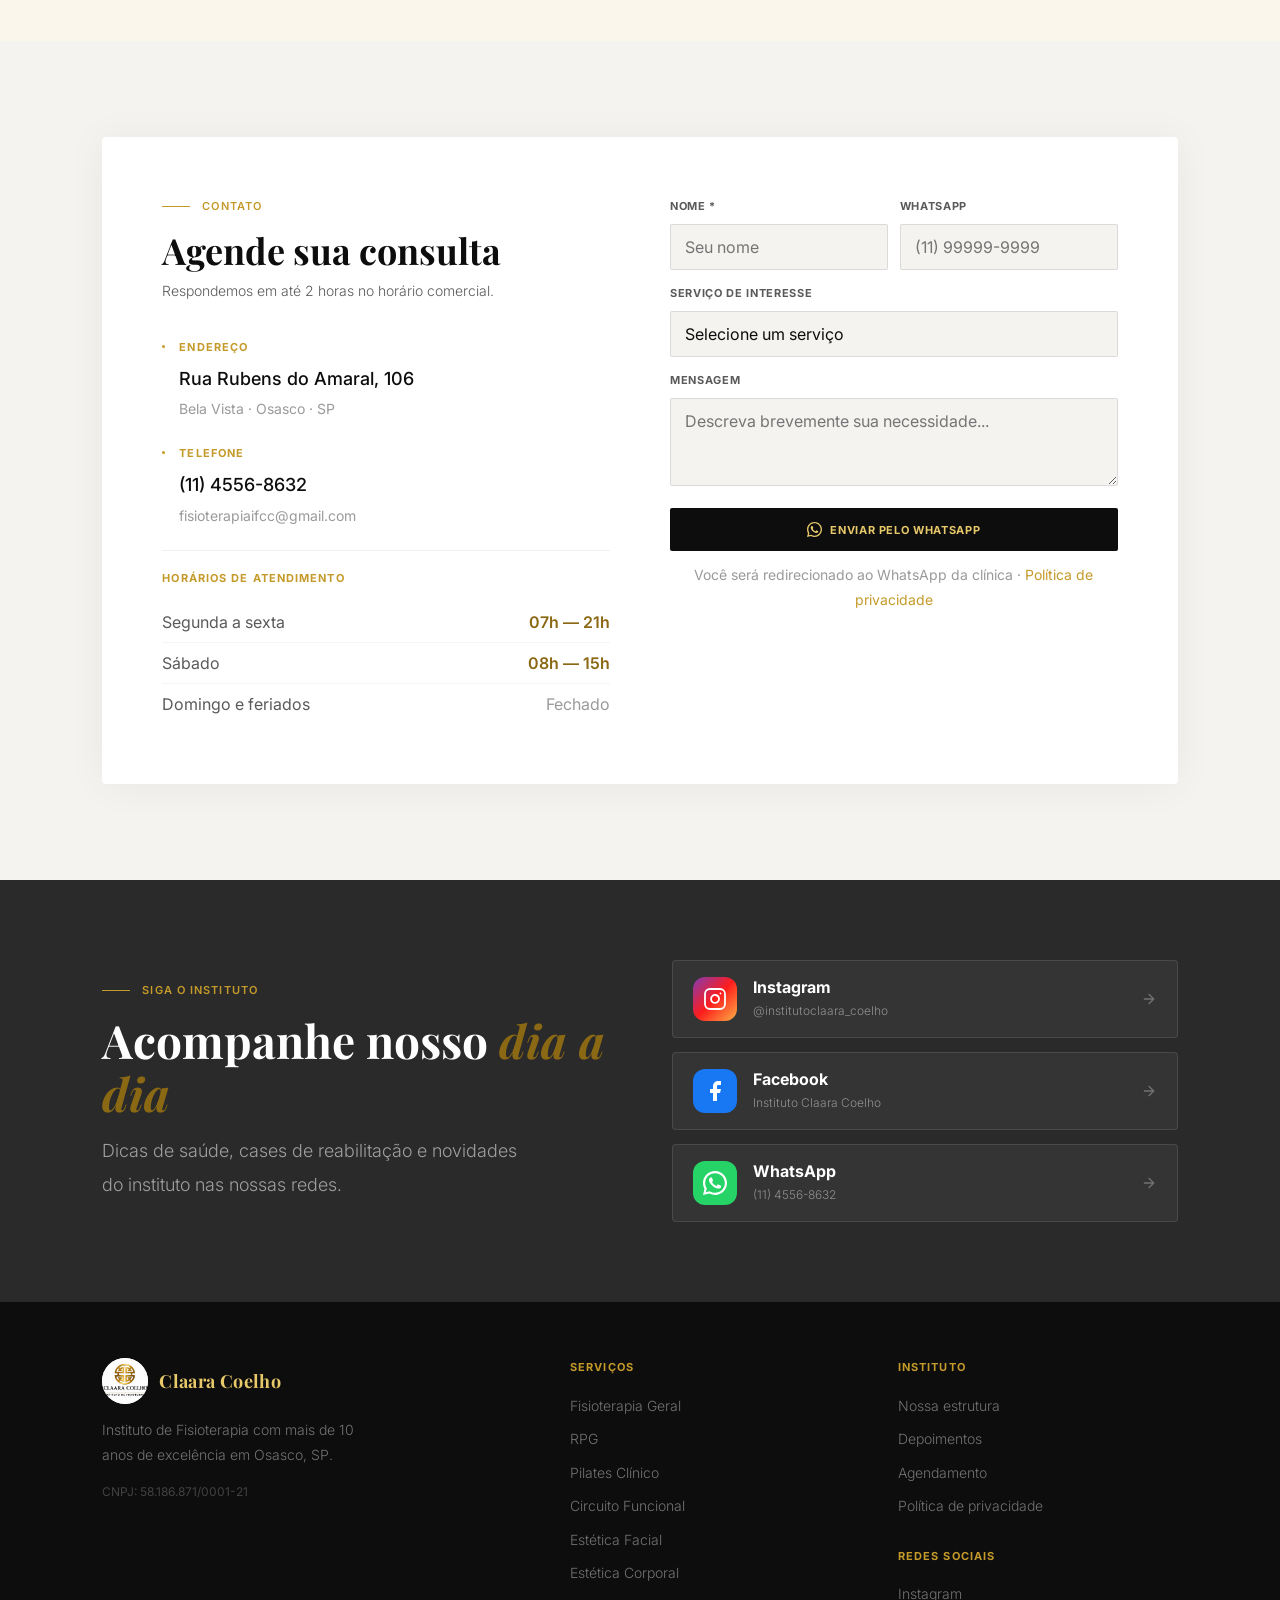
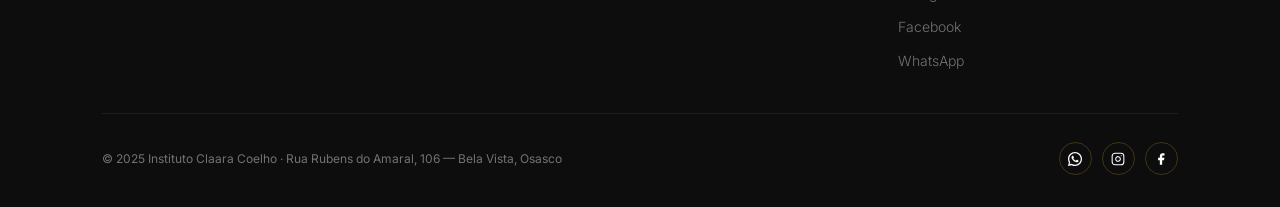
==== commit 055e7dd2: "Add files via upload" ====
--- a/index.html
+++ b/index.html
@@ -324,20 +324,20 @@
   </div>
 
   <div class="sobre__fotos" aria-hidden="true">
-    <div class="sfoto sfoto--full">
-      <img src="assets/images/cadeira_relaxamento.jpeg" alt="Cadeira de relaxamento" loading="lazy" width="480" height="860" style="object-position: center center;">
+    <div class="sfoto">
+      <img src="assets/images/cadeira_relaxamento.jpeg" alt="Cadeira de relaxamento" loading="lazy" width="480" height="480" style="object-position: center 25%;">
       <span class="sfoto__lbl">Cadeira de Relaxamento</span>
     </div>
-    <div class="sfoto sfoto--right-top">
-      <img src="assets/images/studio_pilates.jpeg" alt="Studio de Pilates" loading="lazy" width="480" height="420" style="object-position: center 40%;">
+    <div class="sfoto">
+      <img src="assets/images/studio_pilates.jpeg" alt="Studio de Pilates" loading="lazy" width="480" height="480" style="object-position: center 35%;">
       <span class="sfoto__lbl">Studio de Pilates</span>
     </div>
-    <div class="sfoto sfoto--right-bot sfoto--massagem">
-      <img src="assets/images/sala_massagem.jpeg" alt="Sala de massagem" loading="lazy" width="240" height="420" style="object-position: center 30%;">
+    <div class="sfoto">
+      <img src="assets/images/sala_massagem.jpeg" alt="Sala de massagem" loading="lazy" width="480" height="480" style="object-position: center 30%;">
       <span class="sfoto__lbl">Sala de Massagem</span>
     </div>
-    <div class="sfoto sfoto--right-bot sfoto--escalda">
-      <img src="assets/images/sala_escalda.jpeg" alt="Sala de escalda-pés" loading="lazy" width="240" height="420" style="object-position: center 50%;">
+    <div class="sfoto">
+      <img src="assets/images/sala_escalda.jpeg" alt="Sala de escalda-pés" loading="lazy" width="480" height="480" style="object-position: center 45%;">
       <span class="sfoto__lbl">Sala de Escalda-pés</span>
     </div>
   </div>
--- a/assets/css/style.css
+++ b/assets/css/style.css
@@ -187,9 +187,9 @@
    HERO
    ============================================================ */
 .hero {
-  min-height: 72svh;
+  min-height: 65svh;
   background: var(--preto);
-  display: grid; grid-template-columns: 48% 52%;
+  display: grid; grid-template-columns: 55% 45%;
   position: relative; overflow: hidden;
 }
 .hero__left {
@@ -313,8 +313,8 @@
 .sobre__fotos {
   display: grid;
   grid-template-columns: 1fr 1fr;
-  grid-template-rows: 300px 260px;
-  gap: 4px;
+  grid-template-rows: 320px 320px;
+  gap: 6px;
 }
 .sfoto {
   overflow: hidden; border-radius: 3px;
@@ -328,7 +328,7 @@
 .sfoto:hover img { transform: scale(1.04); filter: brightness(0.94) saturate(1.05); }
 /* Cadeira — coluna esquerda inteira (2 linhas) */
 .sfoto--full {
-  grid-row: span 2;
+  /* equal grid cell */
 }
 /* Studio — coluna direita, linha de cima */
 .sfoto--right-top {
@@ -355,17 +355,15 @@
 /* Simpler: 3-col grid, cadeira spans rows */
 .sobre__fotos {
   display: grid;
-  grid-template-columns: 1fr 1fr 1fr;
-  grid-template-rows: 300px 270px;
-  gap: 4px;
-  grid-template-areas:
-    "cadeira studio  studio"
-    "cadeira massag  escalda";
-}
-.sfoto--full      { grid-area: cadeira; }
-.sfoto--right-top { grid-area: studio; }
-.sfoto--massagem { grid-area: massag; }
-.sfoto--escalda  { grid-area: escalda; }
+  grid-template-columns: 1fr 1fr;
+  grid-template-rows: 320px 320px;
+  gap: 6px;
+}
+/* 4 fotos em grade 2x2 quadrada */
+.sfoto--full      { grid-area: unset; }
+.sfoto--right-top { grid-area: unset; }
+.sfoto--massagem  { grid-area: unset; }
+.sfoto--escalda   { grid-area: unset; }
 .sfoto--top  { grid-column: span 3; }
 .sfoto--tall { grid-row: span 2; }
 .sfoto--wide { grid-column: span 2; }
@@ -392,7 +390,7 @@
 .depoimentos { background: var(--ouro-pale); padding: 96px 8%; }
 .dep-grid { display: grid; grid-template-columns: 1fr 1fr; gap: 18px; }
 .dep {
-  background: var(--branco); border-radius: 2px; padding: 30px;
+  background: var(--cinza-esc); border-radius: 2px; padding: 30px;
   border-top: 2px solid transparent; transition: border-color var(--transition);
 }
 .dep:hover { border-color: var(--ouro); }
@@ -403,19 +401,19 @@
 }
 .dep__aspas {
   font-family: var(--serif); font-size: clamp(3rem, 5vw, 4rem); font-weight: 700;
-  color: var(--ouro); line-height: 0.6; margin-bottom: 10px;
+  color: rgba(196,154,42,0.5); line-height: 0.6; margin-bottom: 10px;
 }
 .dep--destaque .dep__aspas { color: rgba(196,154,42,0.35); }
 .dep__texto {
   font-family: var(--serif); font-size: var(--text-md);
   font-weight: 400; font-style: italic;
-  color: var(--cinza-esc); line-height: var(--lh-relaxed); margin-bottom: 22px;
+  color: rgba(255,255,255,0.85); line-height: var(--lh-relaxed); margin-bottom: 22px;
 }
 .dep--destaque .dep__texto { color: rgba(255,255,255,0.88); font-size: clamp(1.125rem, 2vw, 1.375rem); }
 .dep__stars { color: var(--ouro); font-size: var(--text-sm); letter-spacing: 2px; margin-bottom: 8px; }
-.dep__nome { font-size: var(--text-base); font-weight: 700; color: var(--cinza-esc); }
+.dep__nome { font-size: var(--text-base); font-weight: 700; color: var(--branco); }
 .dep--destaque .dep__nome { color: var(--branco); }
-.dep__tipo { font-size: var(--text-sm); color: var(--cinza-med); margin-top: 3px; }
+.dep__tipo { font-size: var(--text-sm); color: rgba(255,255,255,0.5); margin-top: 3px; }
 .dep--destaque .dep__tipo { color: rgba(255,255,255,0.38); }
 .dep__big { font-family: var(--serif); font-size: clamp(4rem, 8vw, 6rem); font-weight: 700; color: rgba(196,154,42,0.1); line-height: 1; text-align: center; }
 .dep__big-lbl { font-size: var(--text-xs); color: rgba(255,255,255,0.28); text-align: center; letter-spacing: var(--ls-wide); text-transform: uppercase; }
@@ -678,6 +676,7 @@
   overflow: hidden;
   box-shadow: 0 12px 48px rgba(0,0,0,0.18);
   position: relative;
+  max-height: 420px;
 }
 .sobre-claara__img-wrap::after {
   content: '';
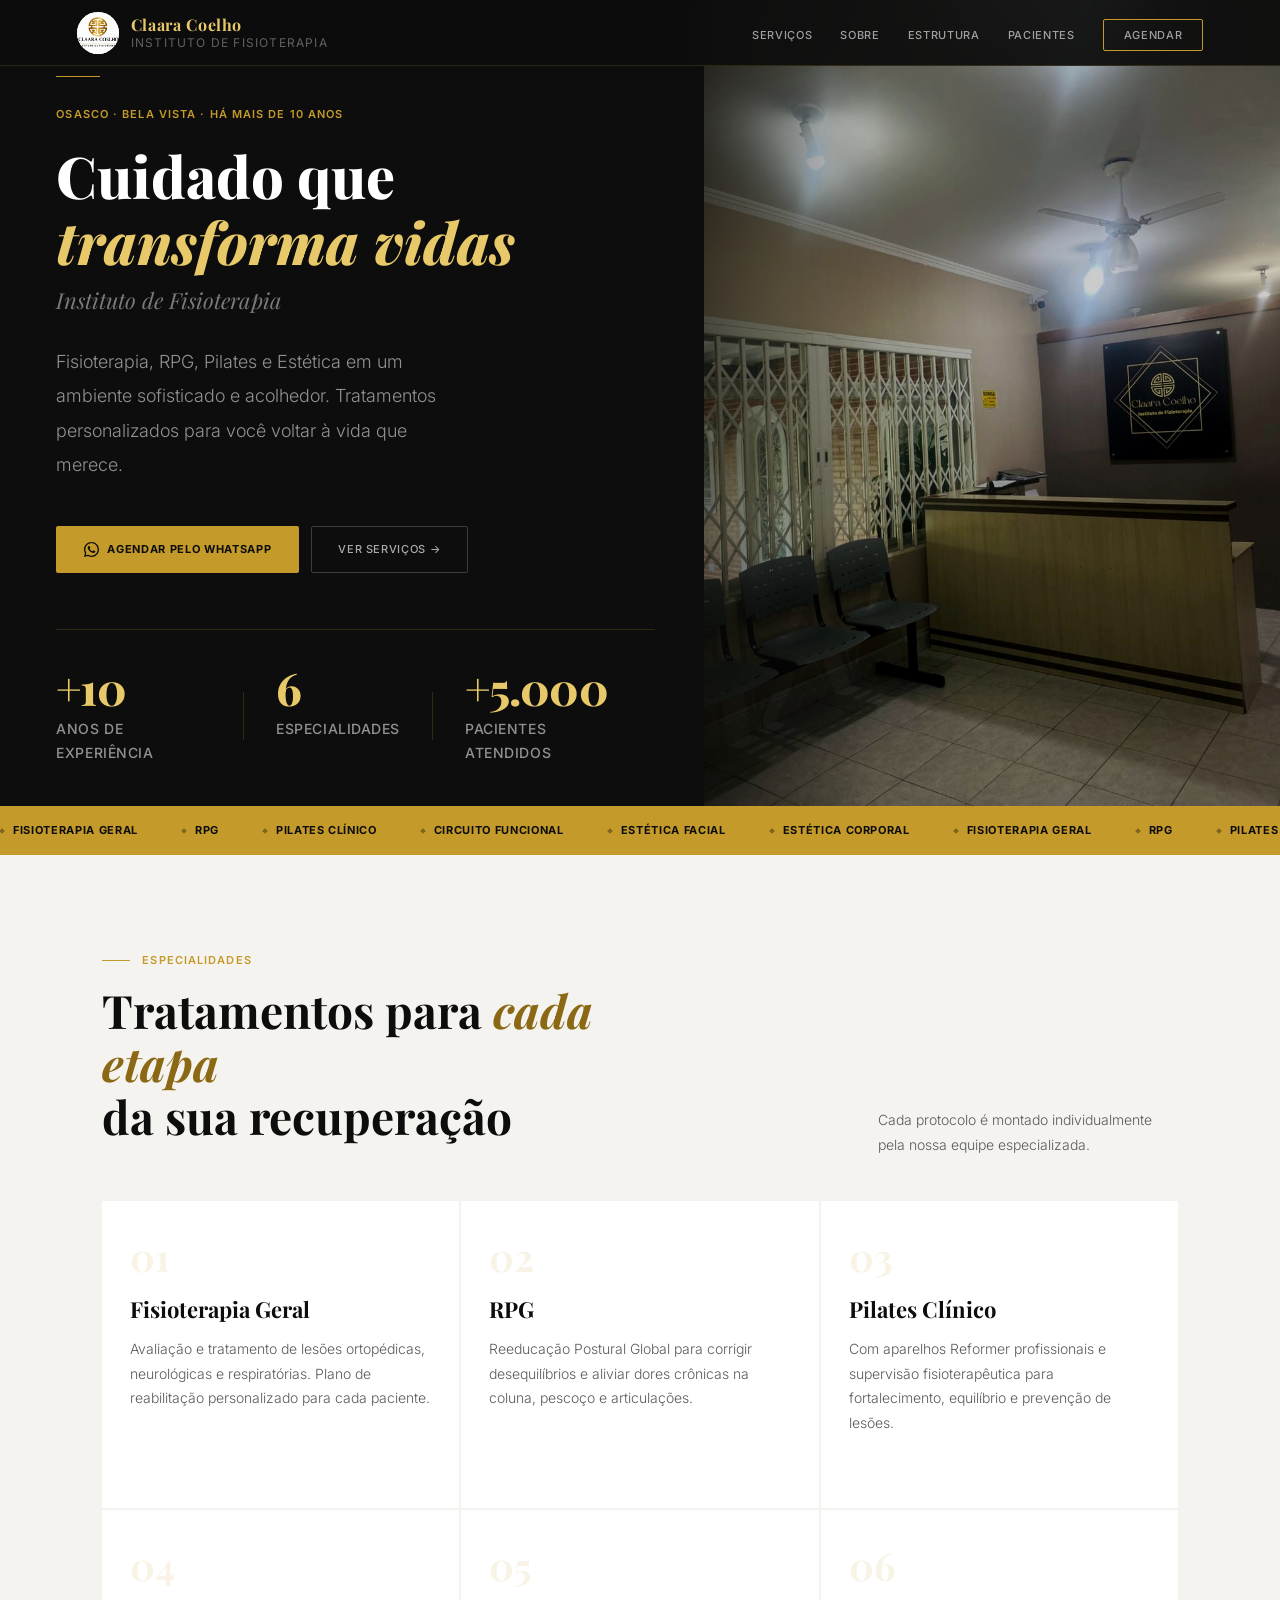
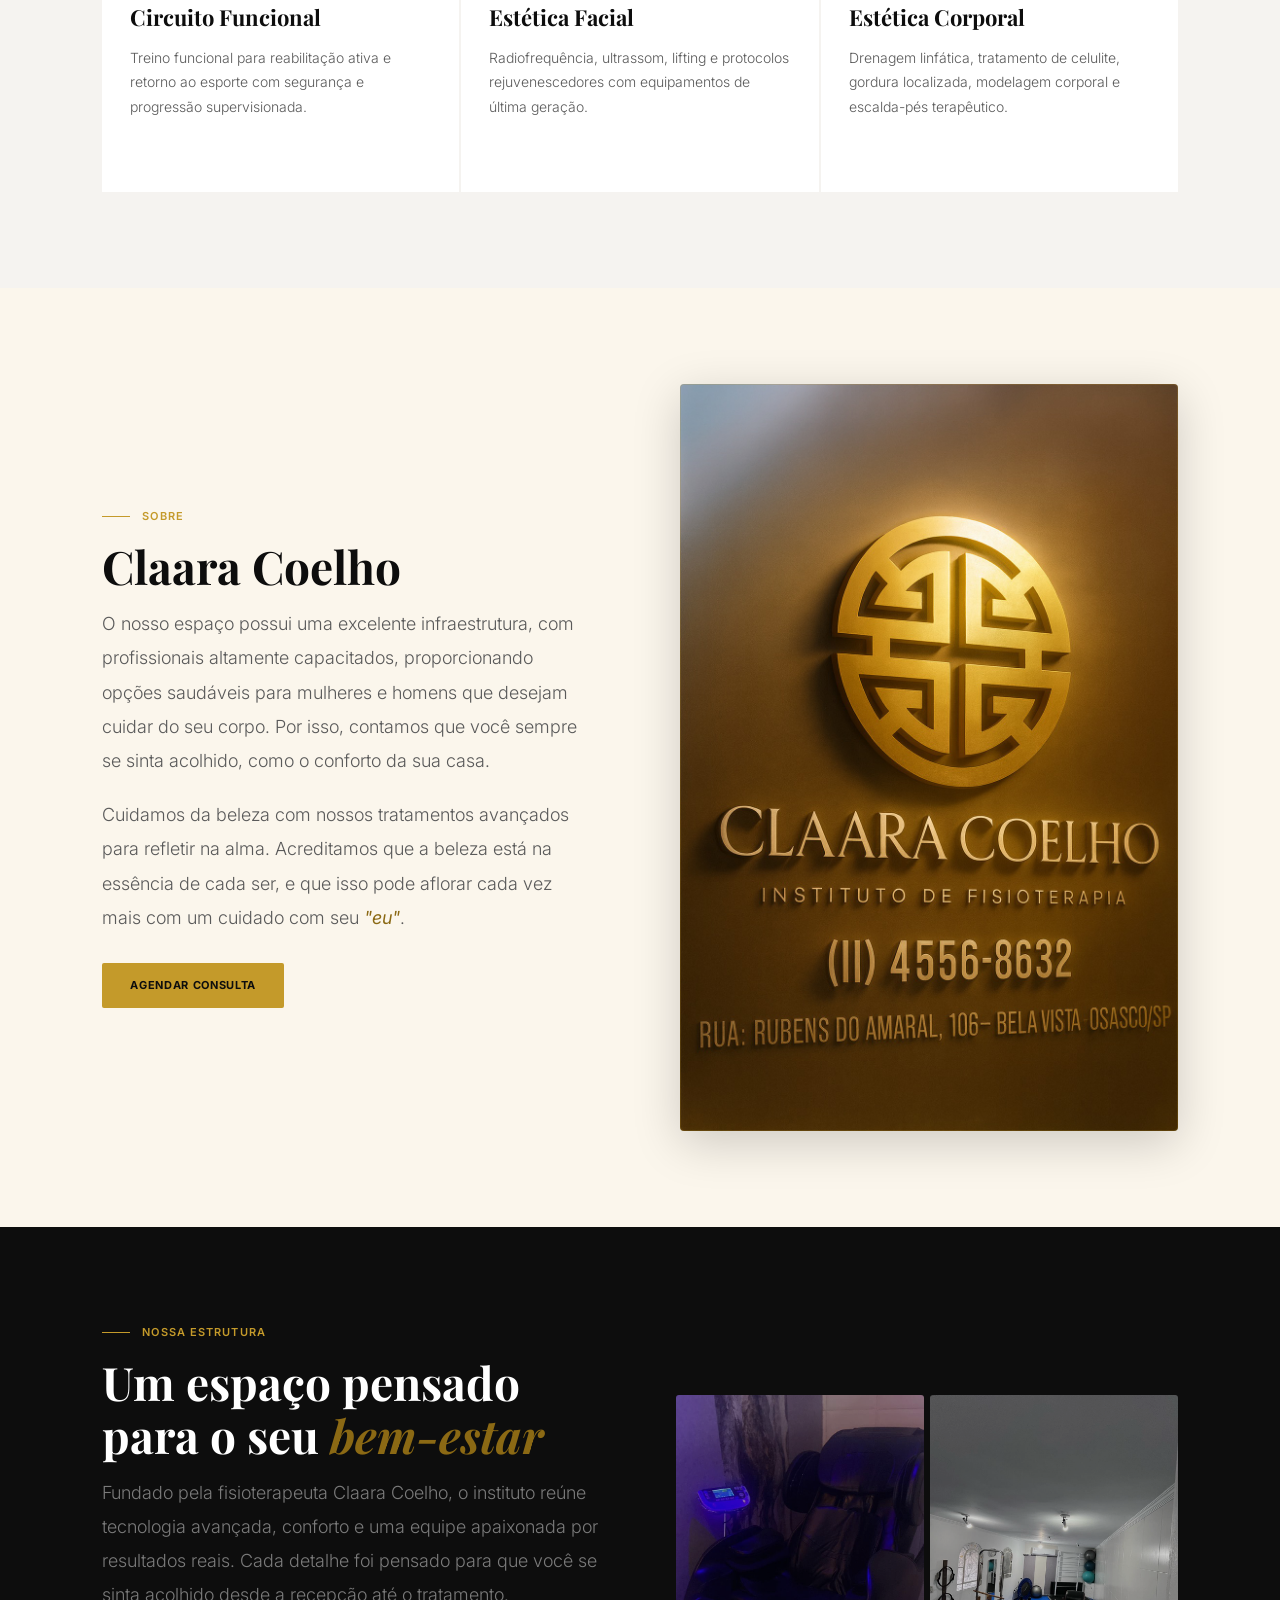
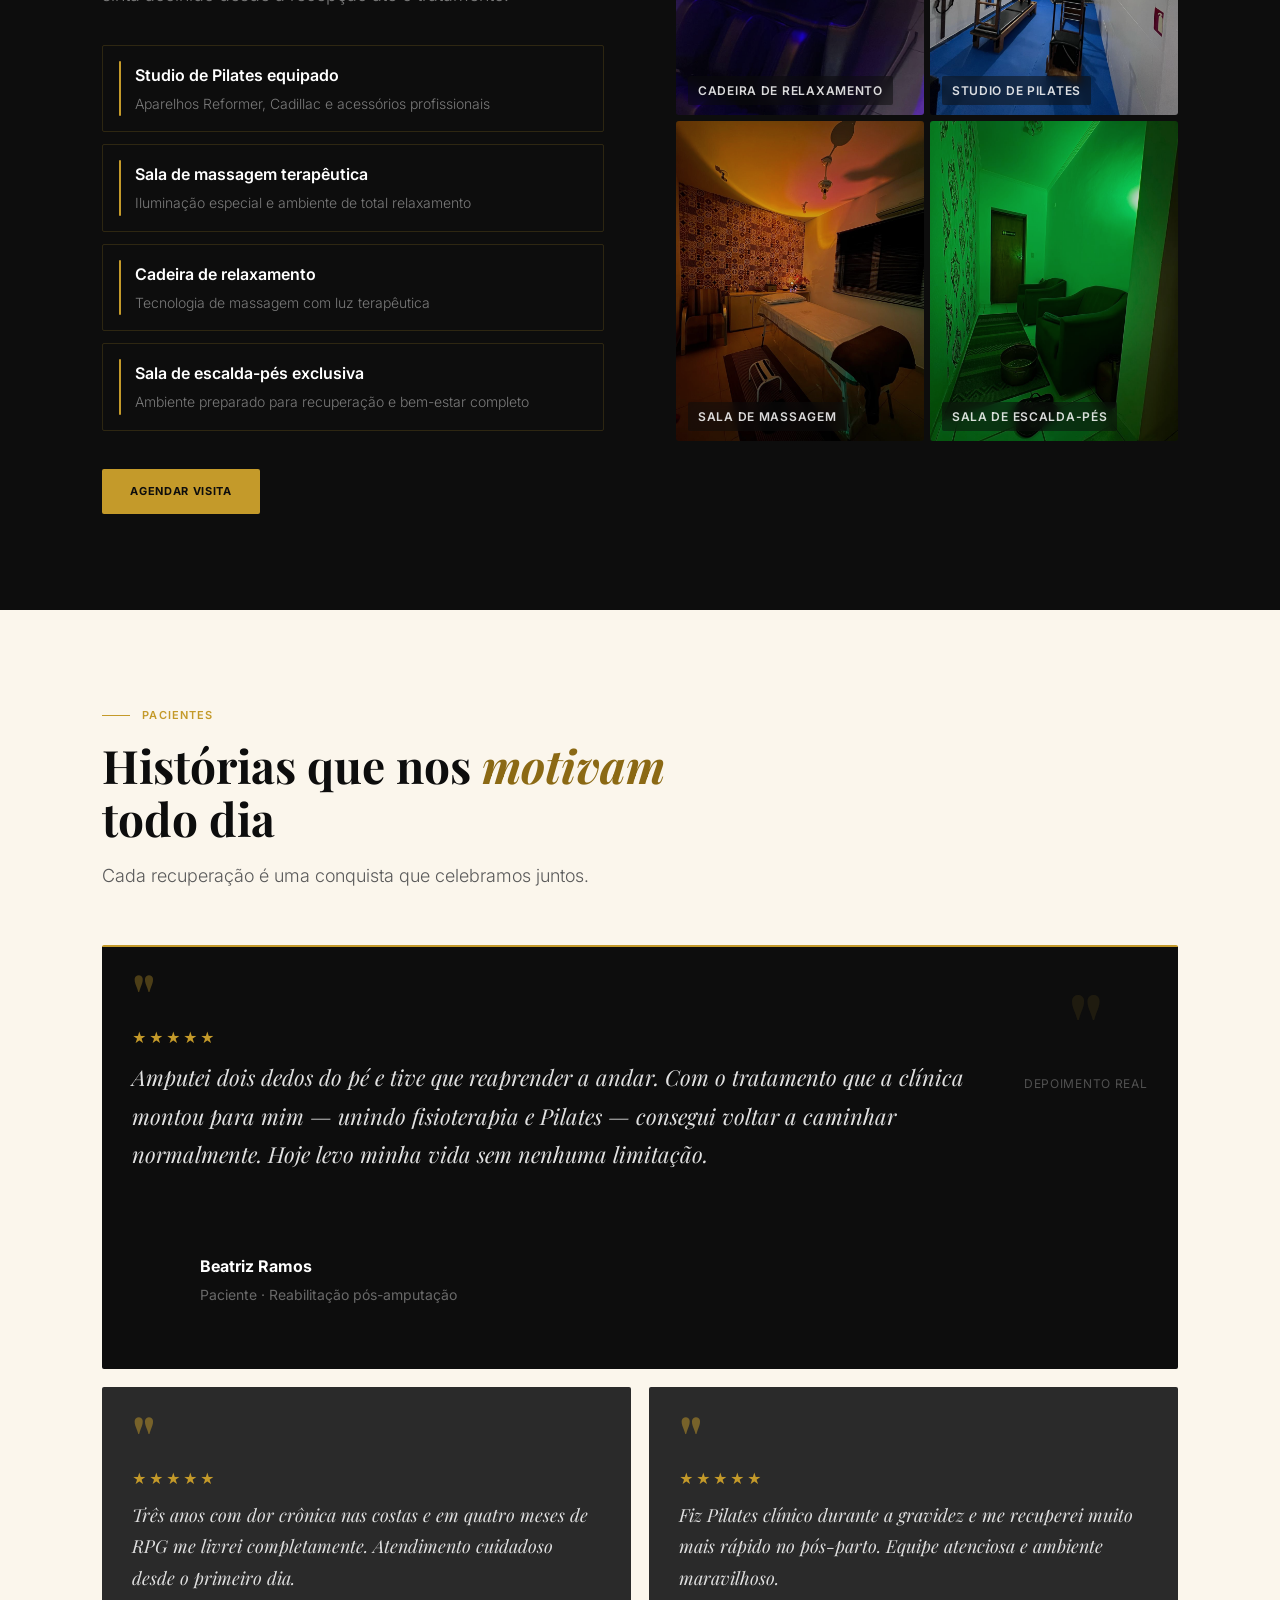
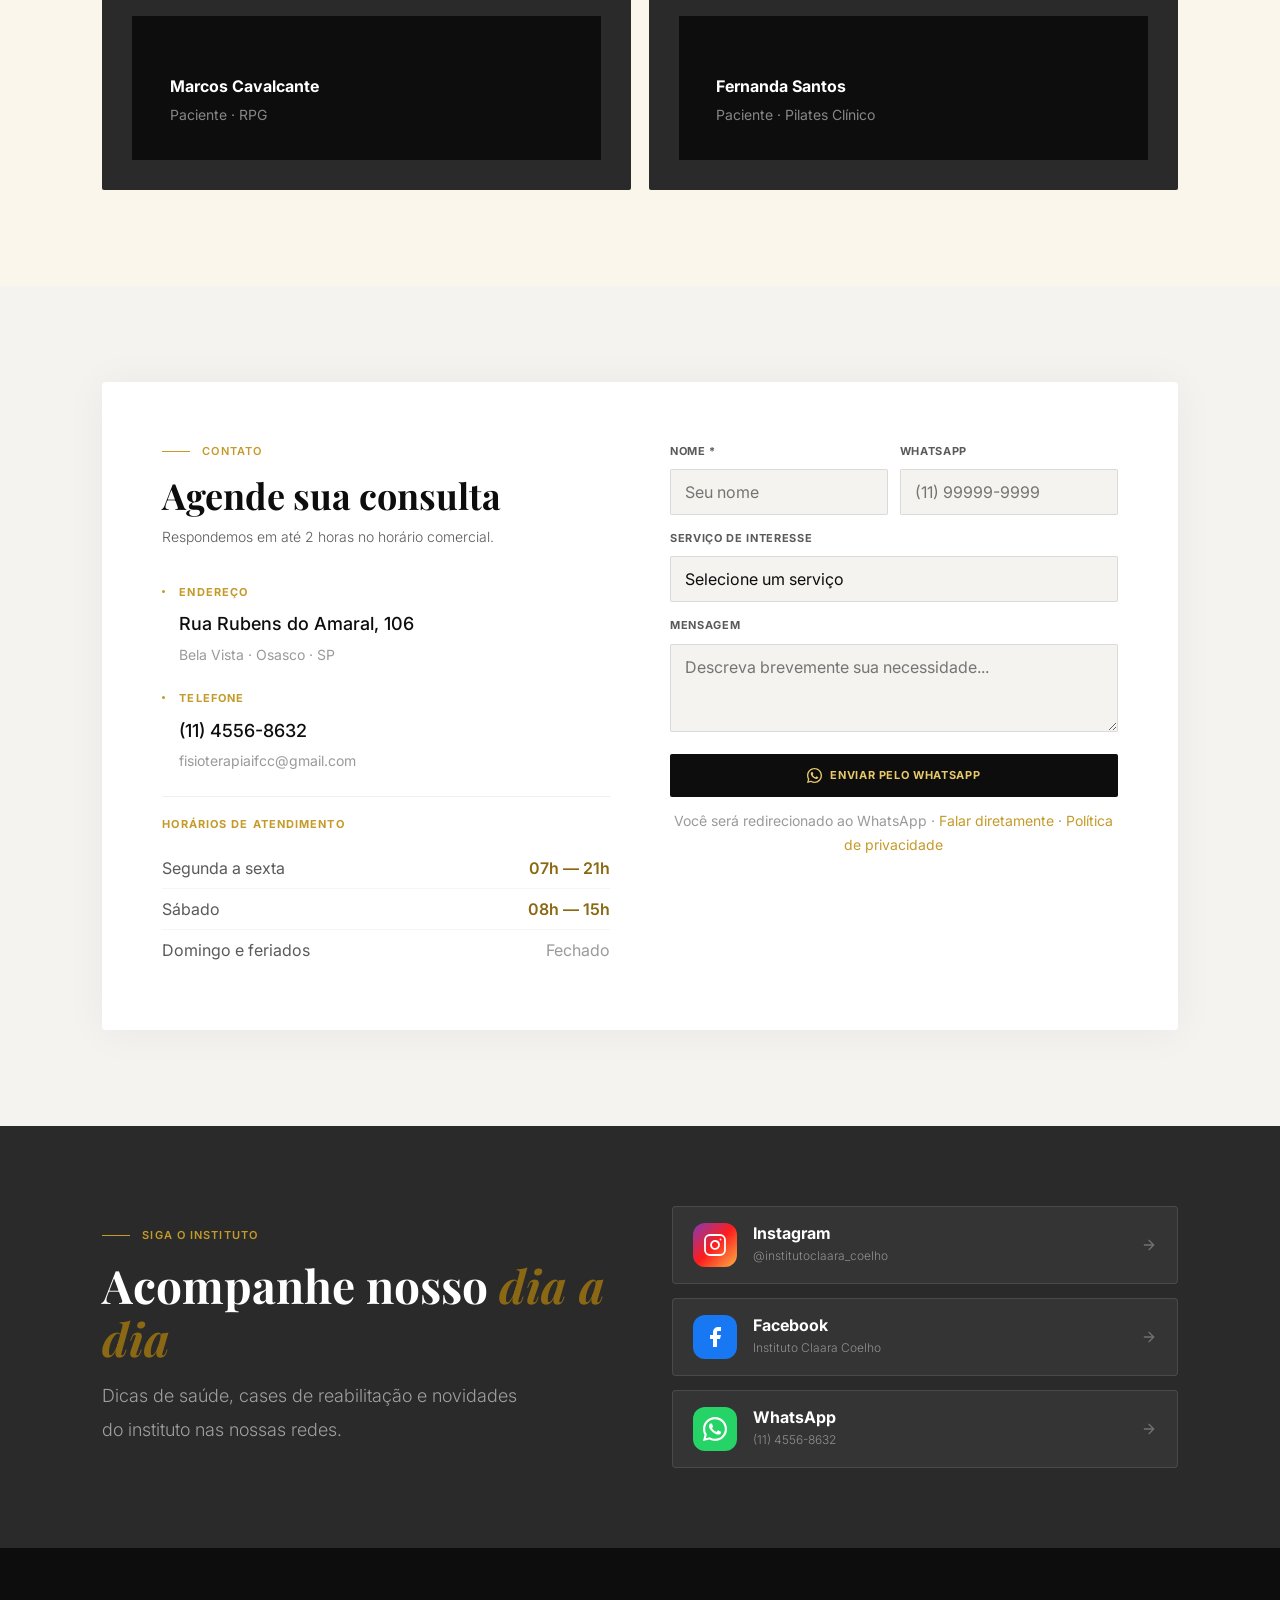
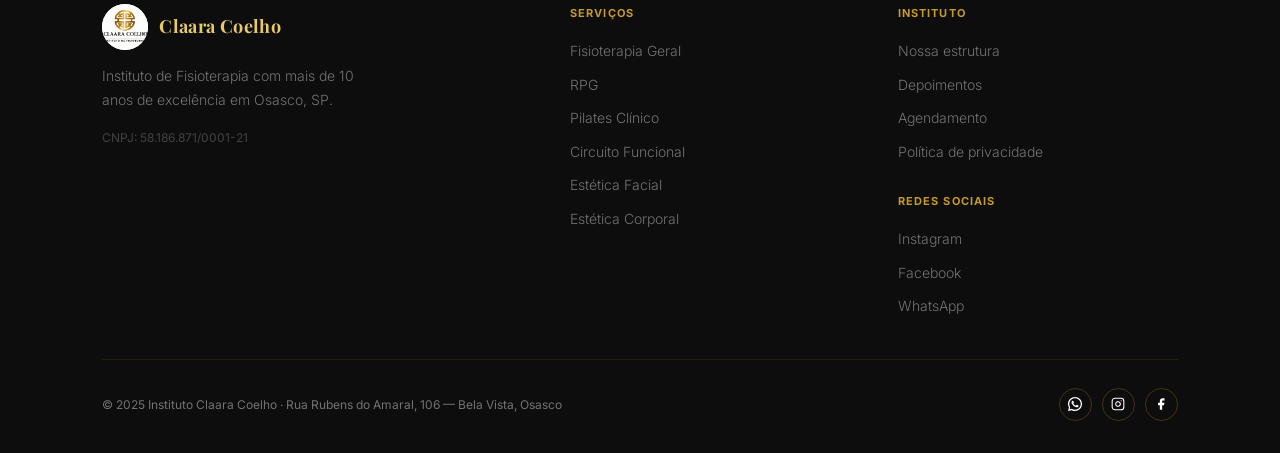
==== commit fe60ca19: "Add files via upload" ====
--- a/index.html
+++ b/index.html
@@ -484,7 +484,8 @@
           Enviar pelo WhatsApp
         </button>
         <p class="form__nota">
-          Você será redirecionado ao WhatsApp da clínica &middot;
+          Você será redirecionado ao WhatsApp &middot;
+          <a href="https://wa.me/551145568632" target="_blank" rel="noopener noreferrer" style="color:var(--ouro)">Falar diretamente</a> &middot;
           <a href="privacidade.html">Política de privacidade</a>
         </p>
       </form>
--- a/assets/css/style.css
+++ b/assets/css/style.css
@@ -673,10 +673,8 @@
 /* Cards de números */
 .sobre-claara__img-wrap {
   border-radius: 4px;
-  overflow: hidden;
-  box-shadow: 0 12px 48px rgba(0,0,0,0.18);
+  overflow: visible;
   position: relative;
-  max-height: 420px;
 }
 .sobre-claara__img-wrap::after {
   content: '';
@@ -687,14 +685,15 @@
 }
 .sobre-claara__img {
   width: 100%;
-  height: 100%;
-  object-fit: cover;
-  object-position: center 20%;
+  height: auto;
+  object-fit: contain;
   display: block;
+  border-radius: 4px;
+  box-shadow: 0 12px 48px rgba(0,0,0,0.18);
   transition: transform 0.6s ease;
 }
 .sobre-claara__img-wrap:hover .sobre-claara__img {
-  transform: scale(1.03);
+  transform: scale(1.01);
 }
 
 @media (max-width: 900px) {
@@ -703,7 +702,8 @@
     gap: 40px;
   }
   .sobre-claara__img-wrap {
-    max-height: 360px;
+    max-width: 80%;
+    margin: 0 auto;
   }
   .sobre-claara__p { max-width: 100%; }
 }
